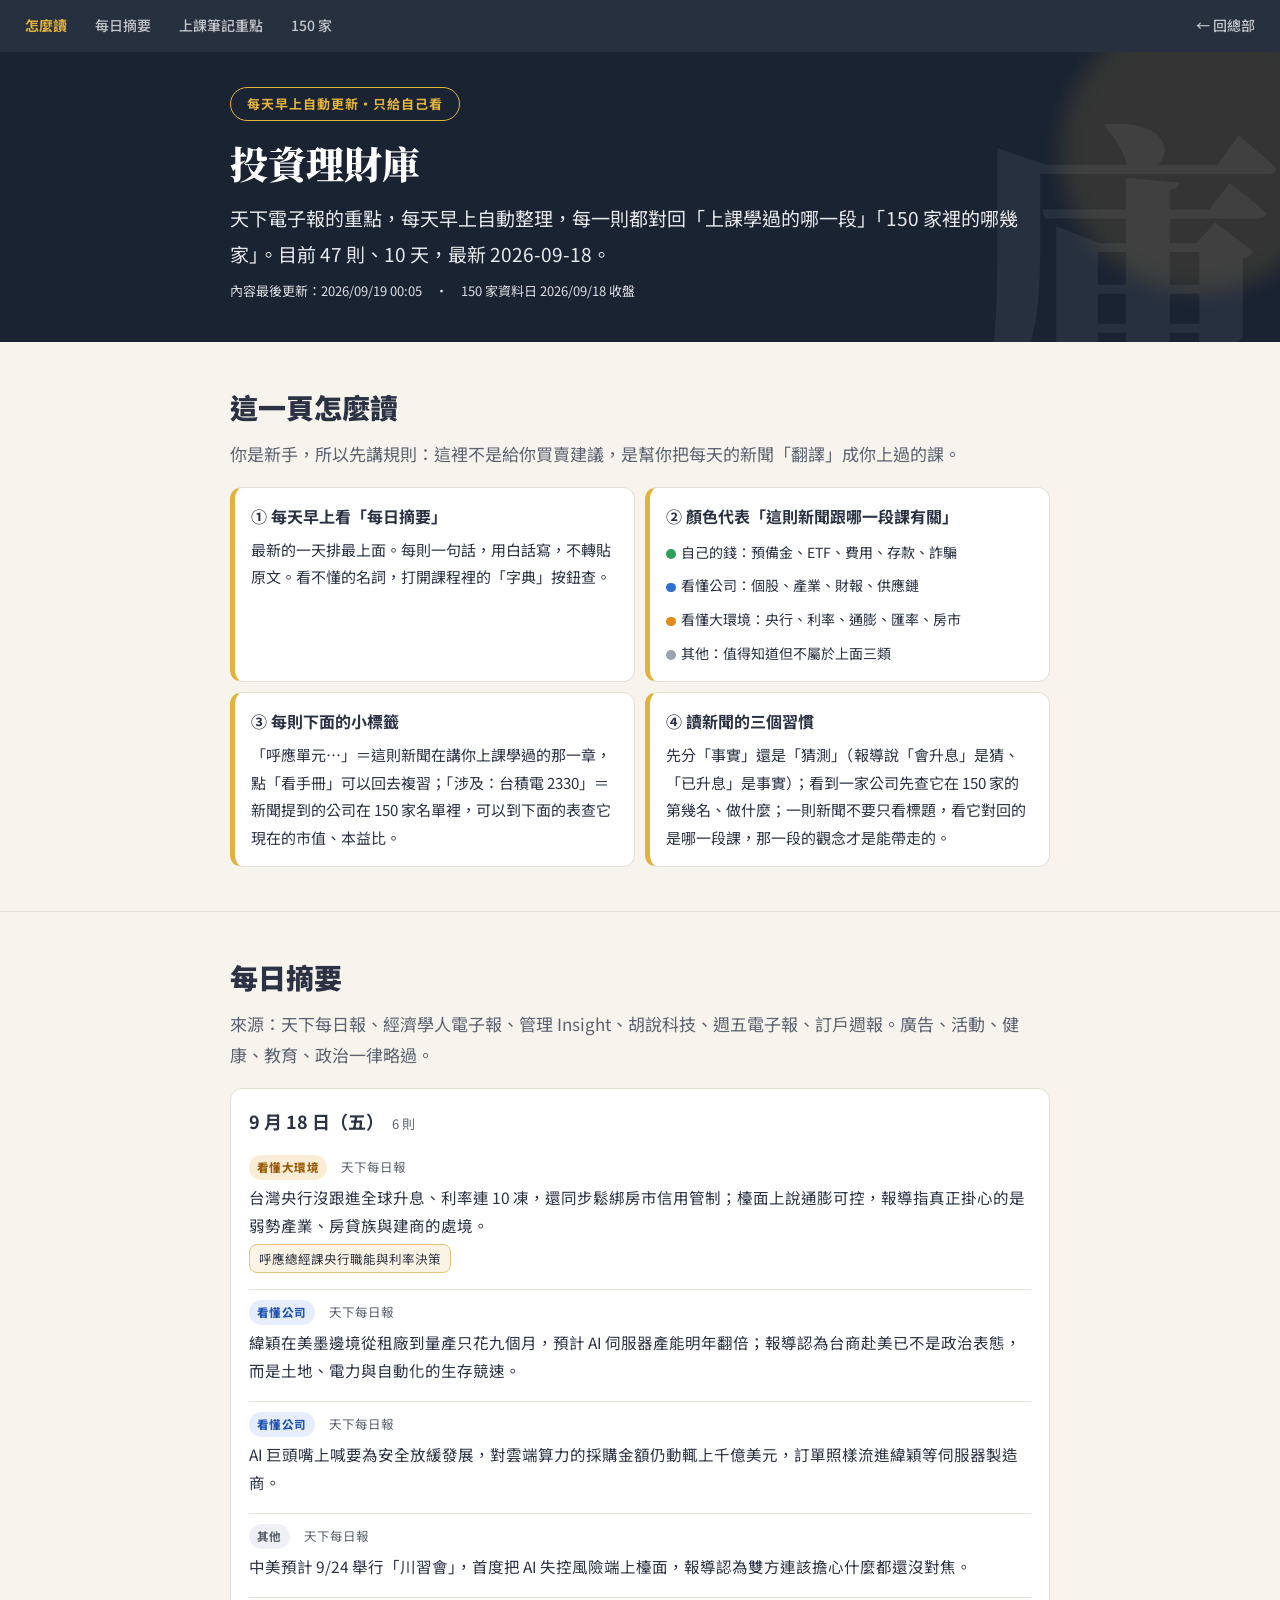
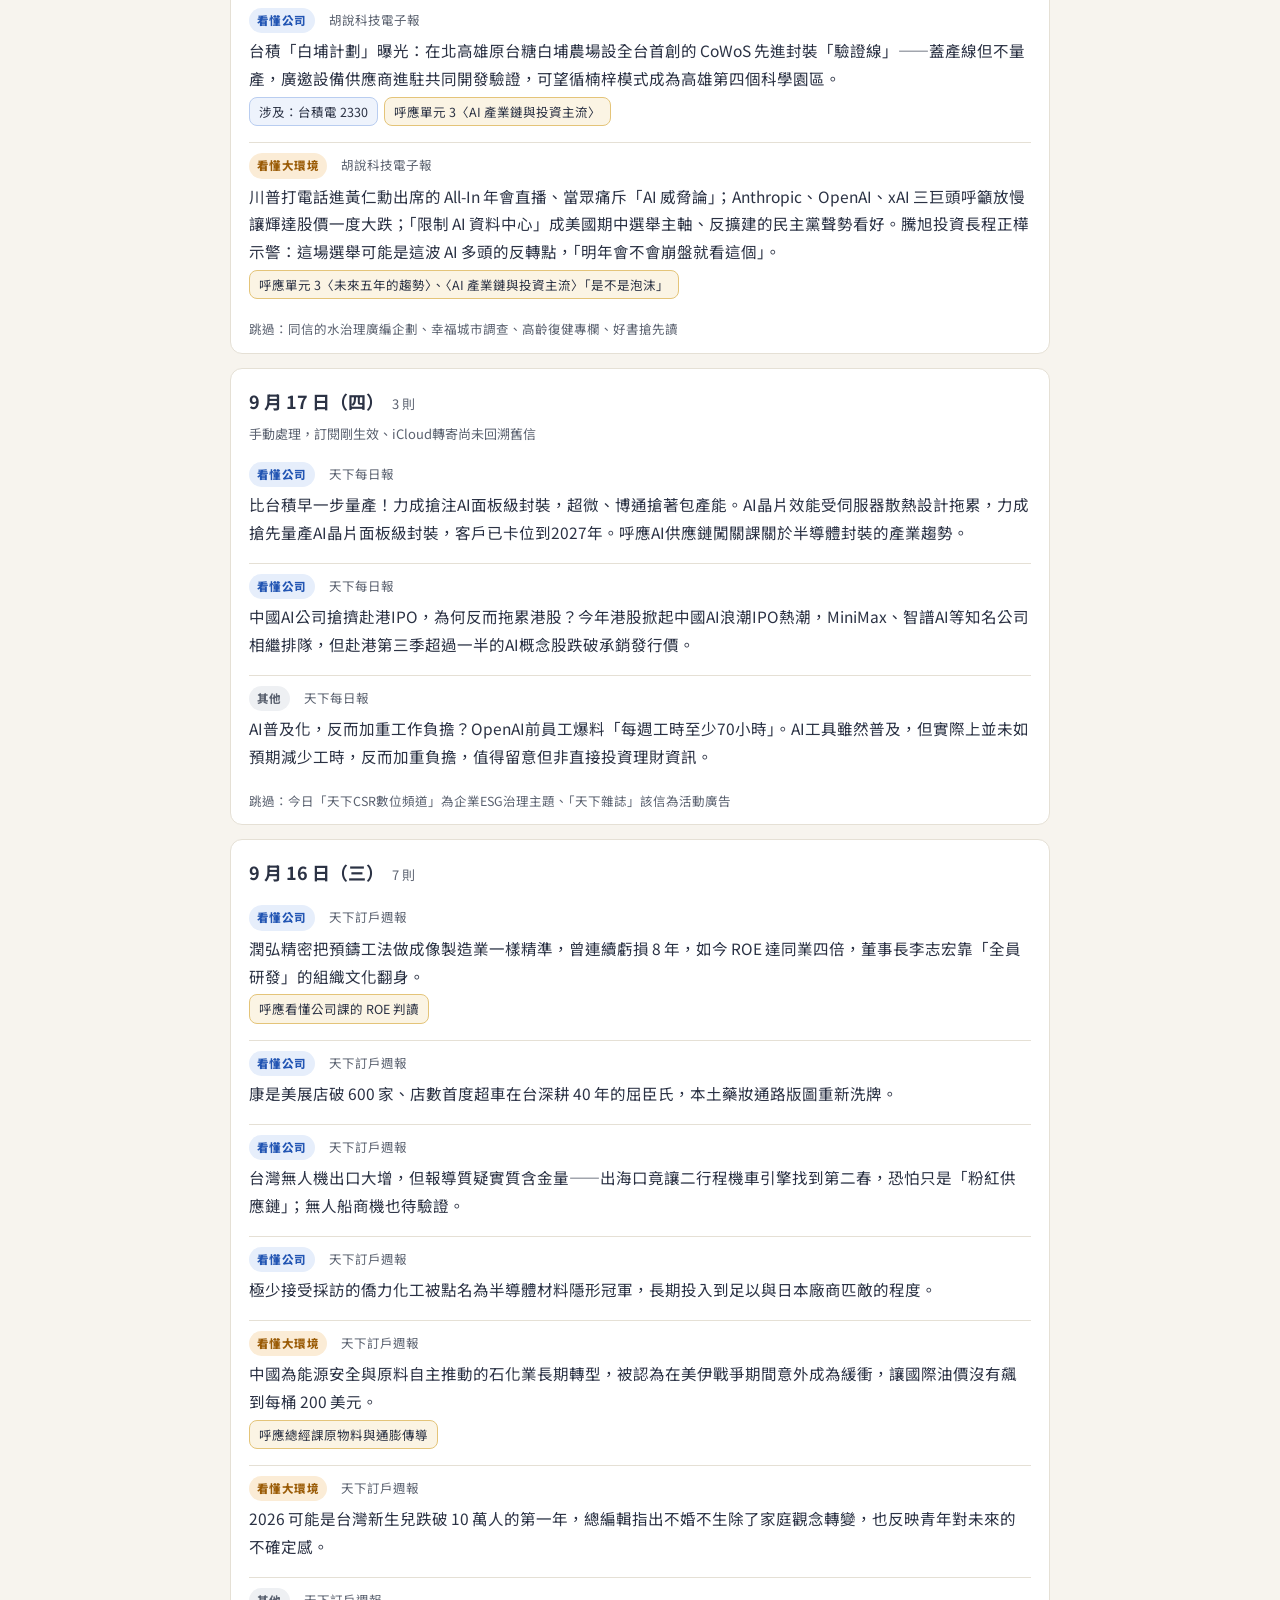
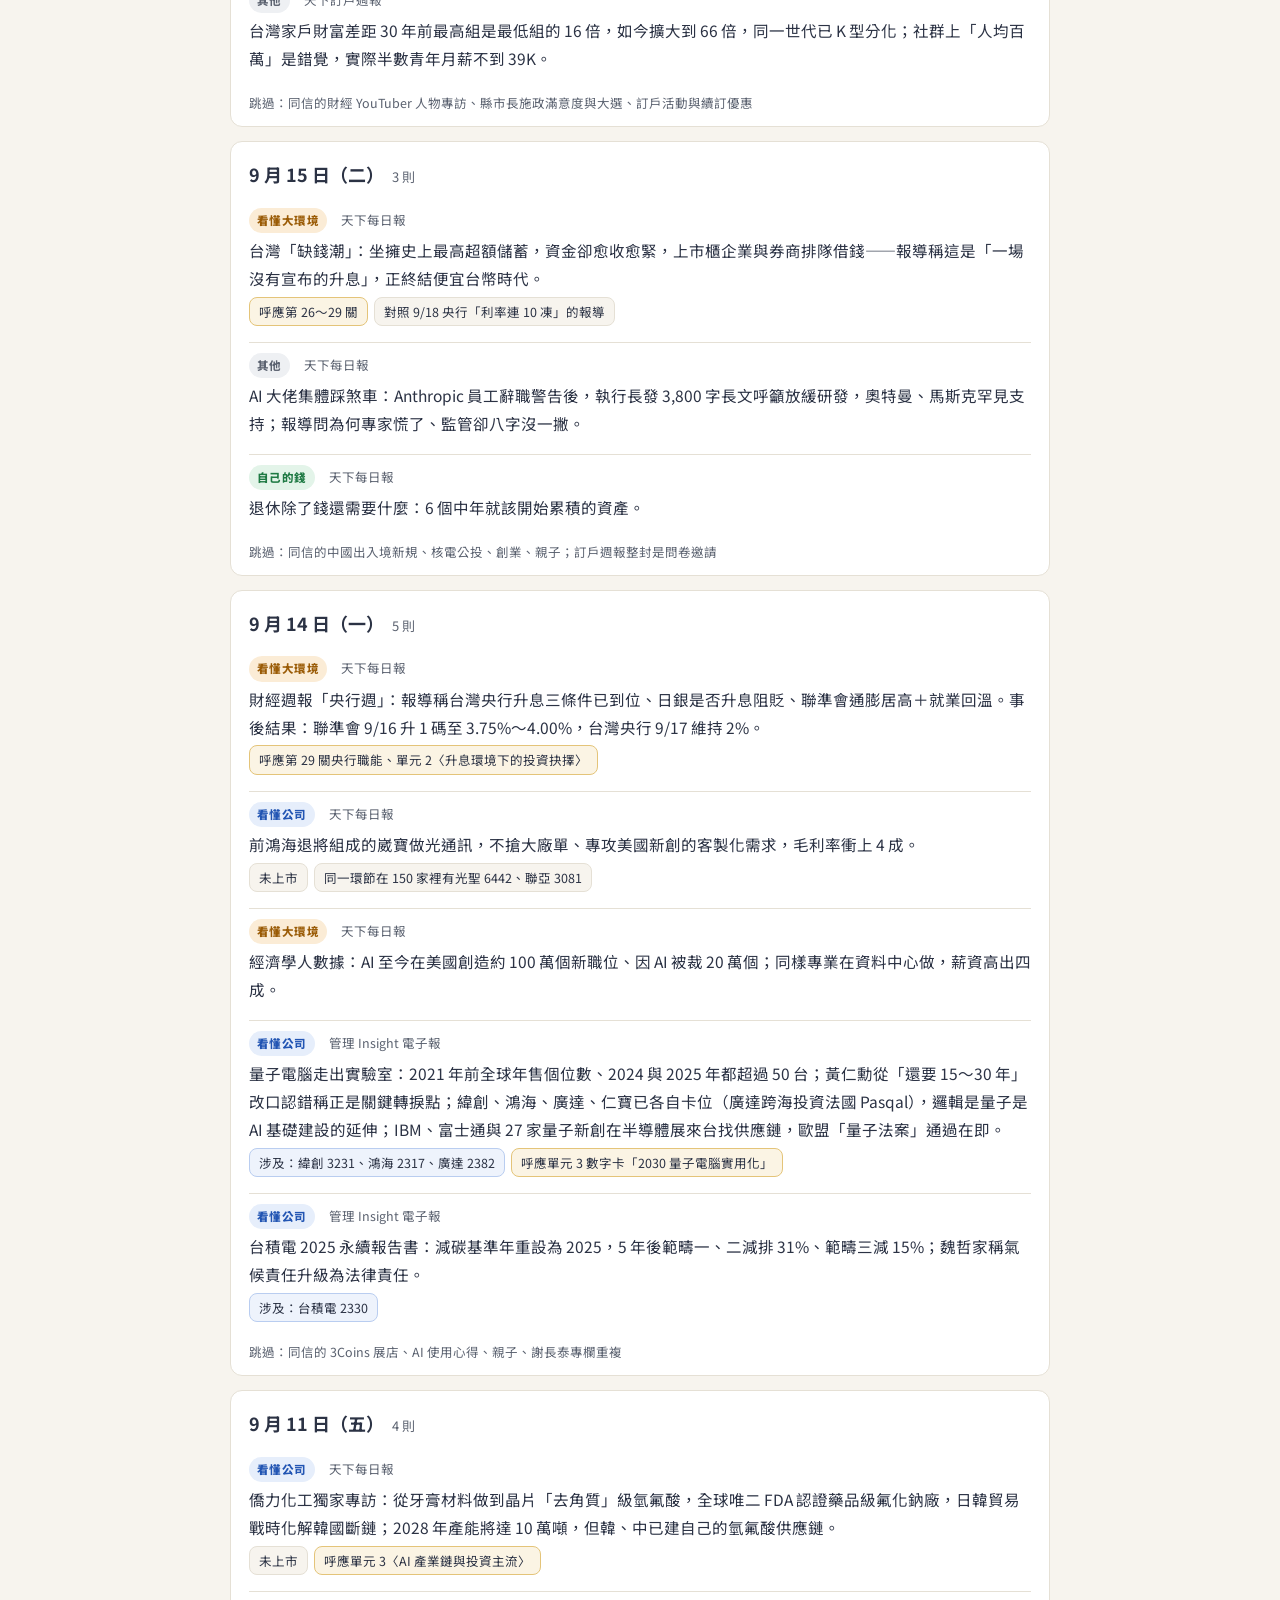
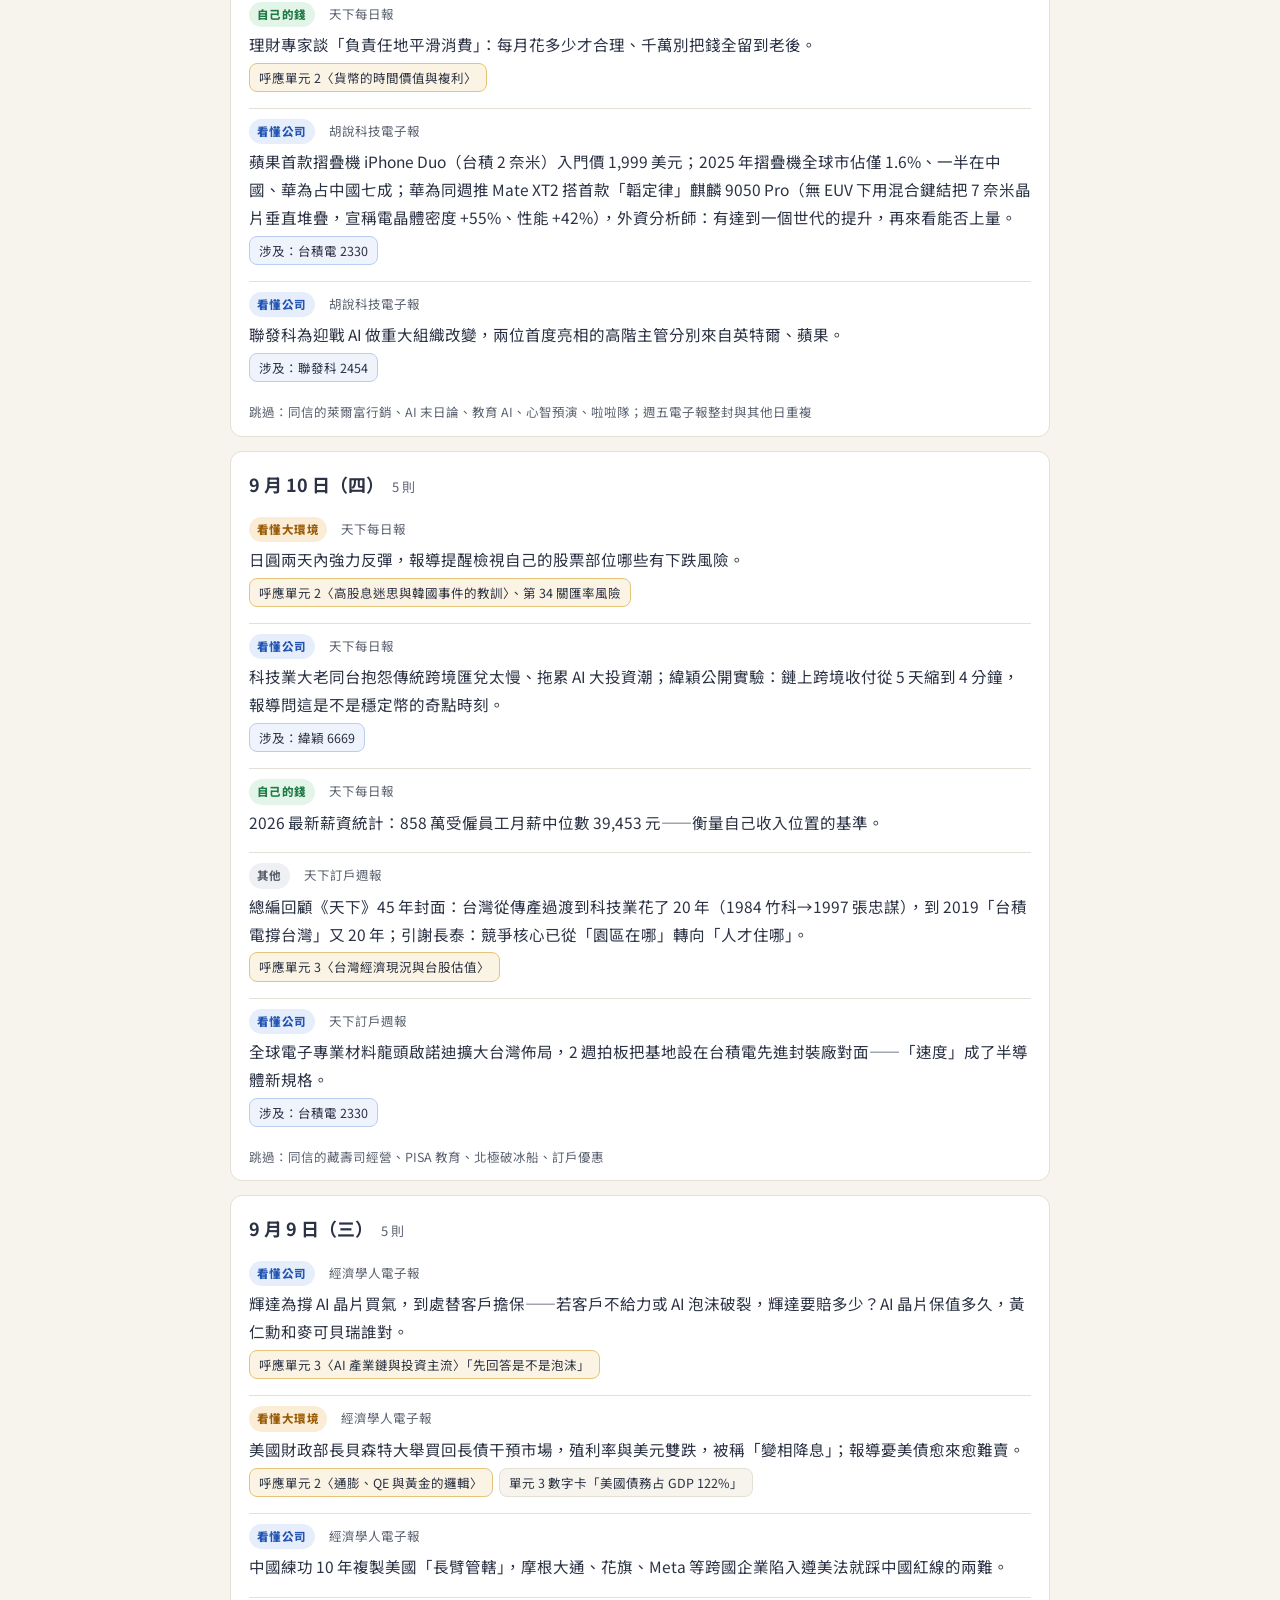
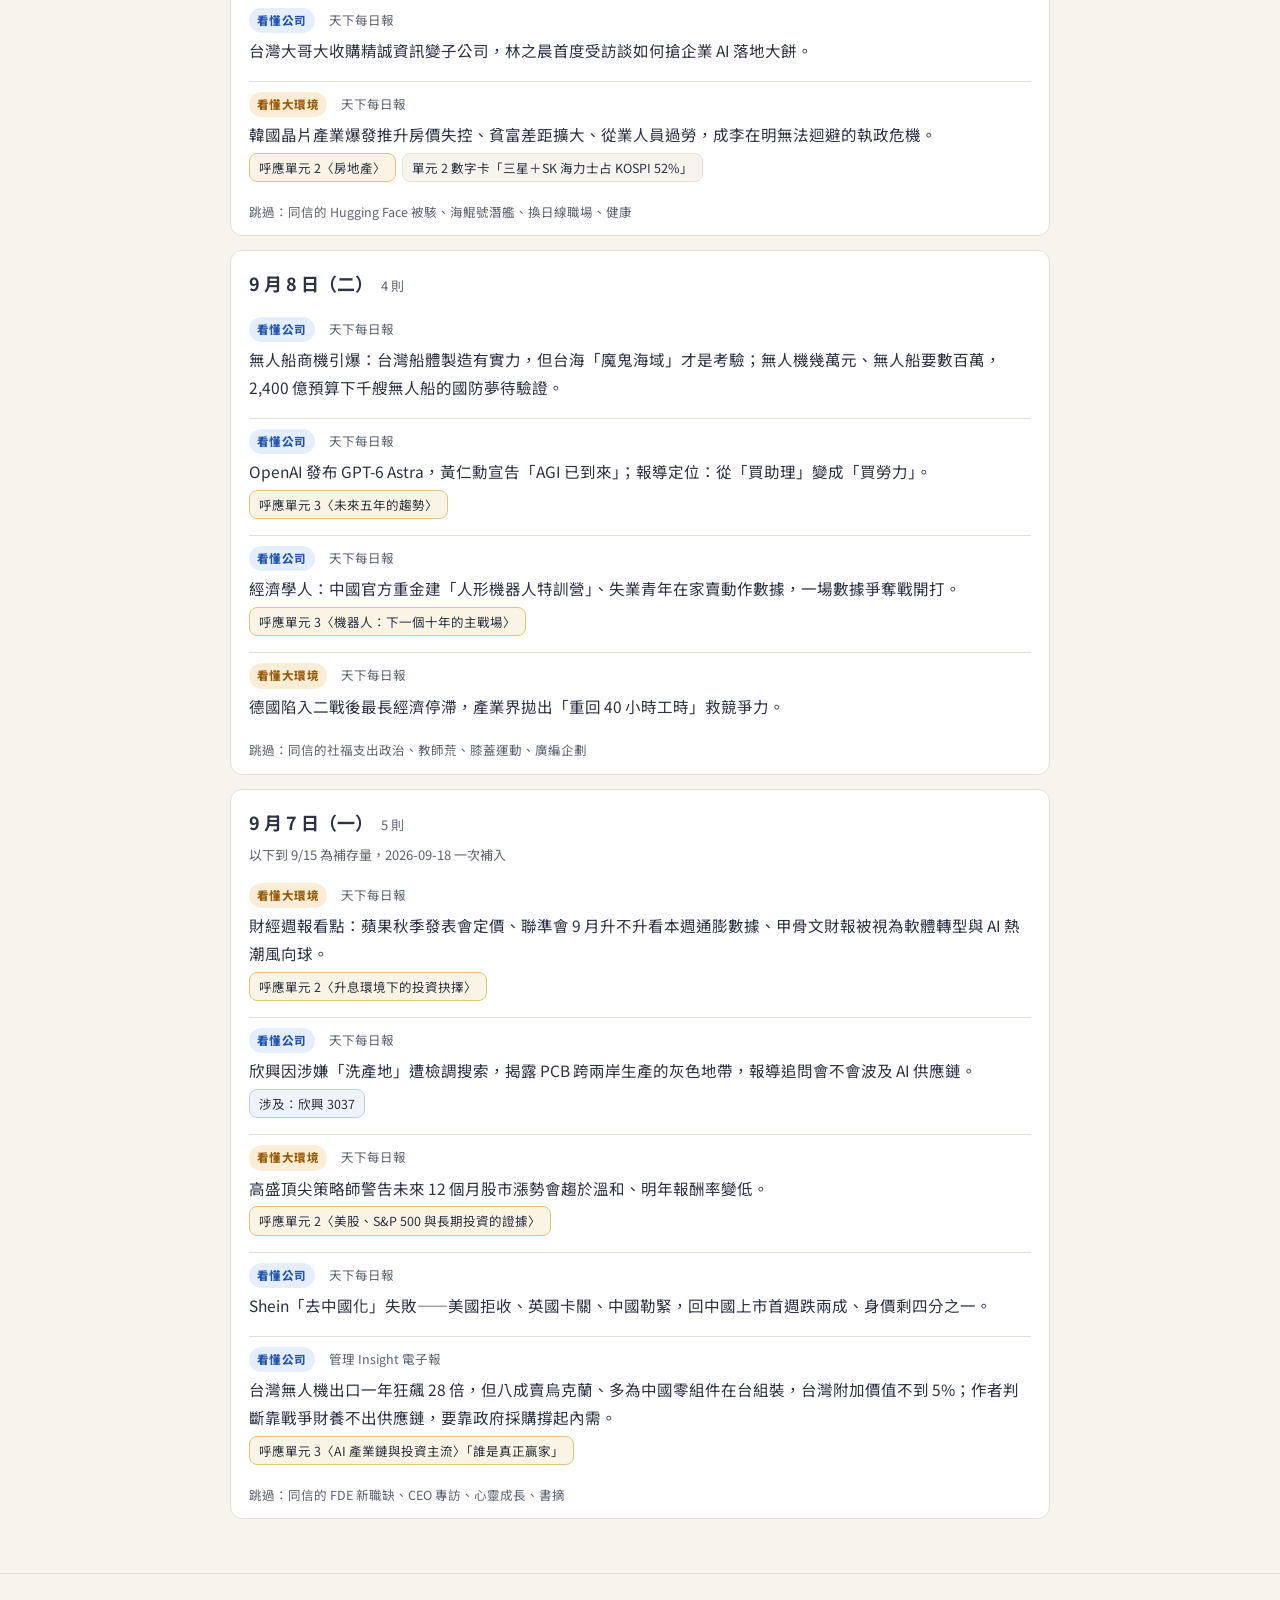
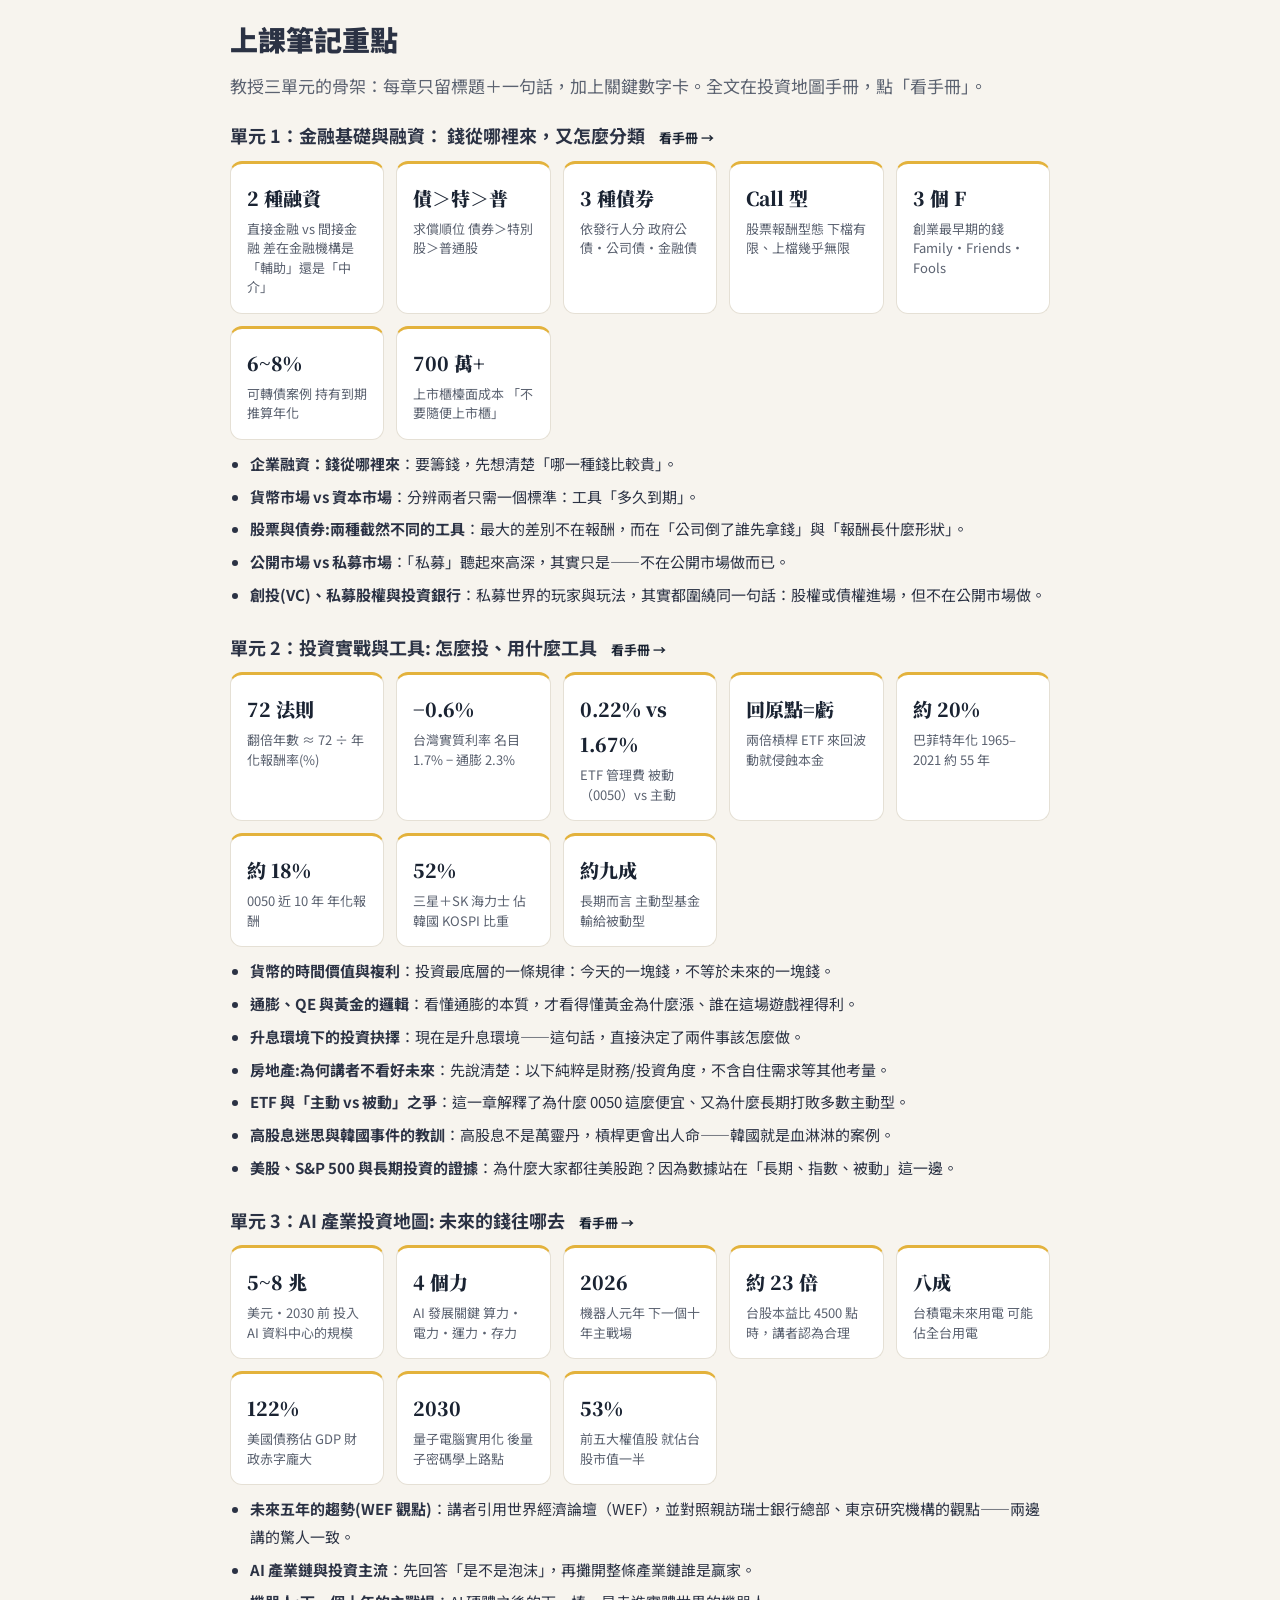
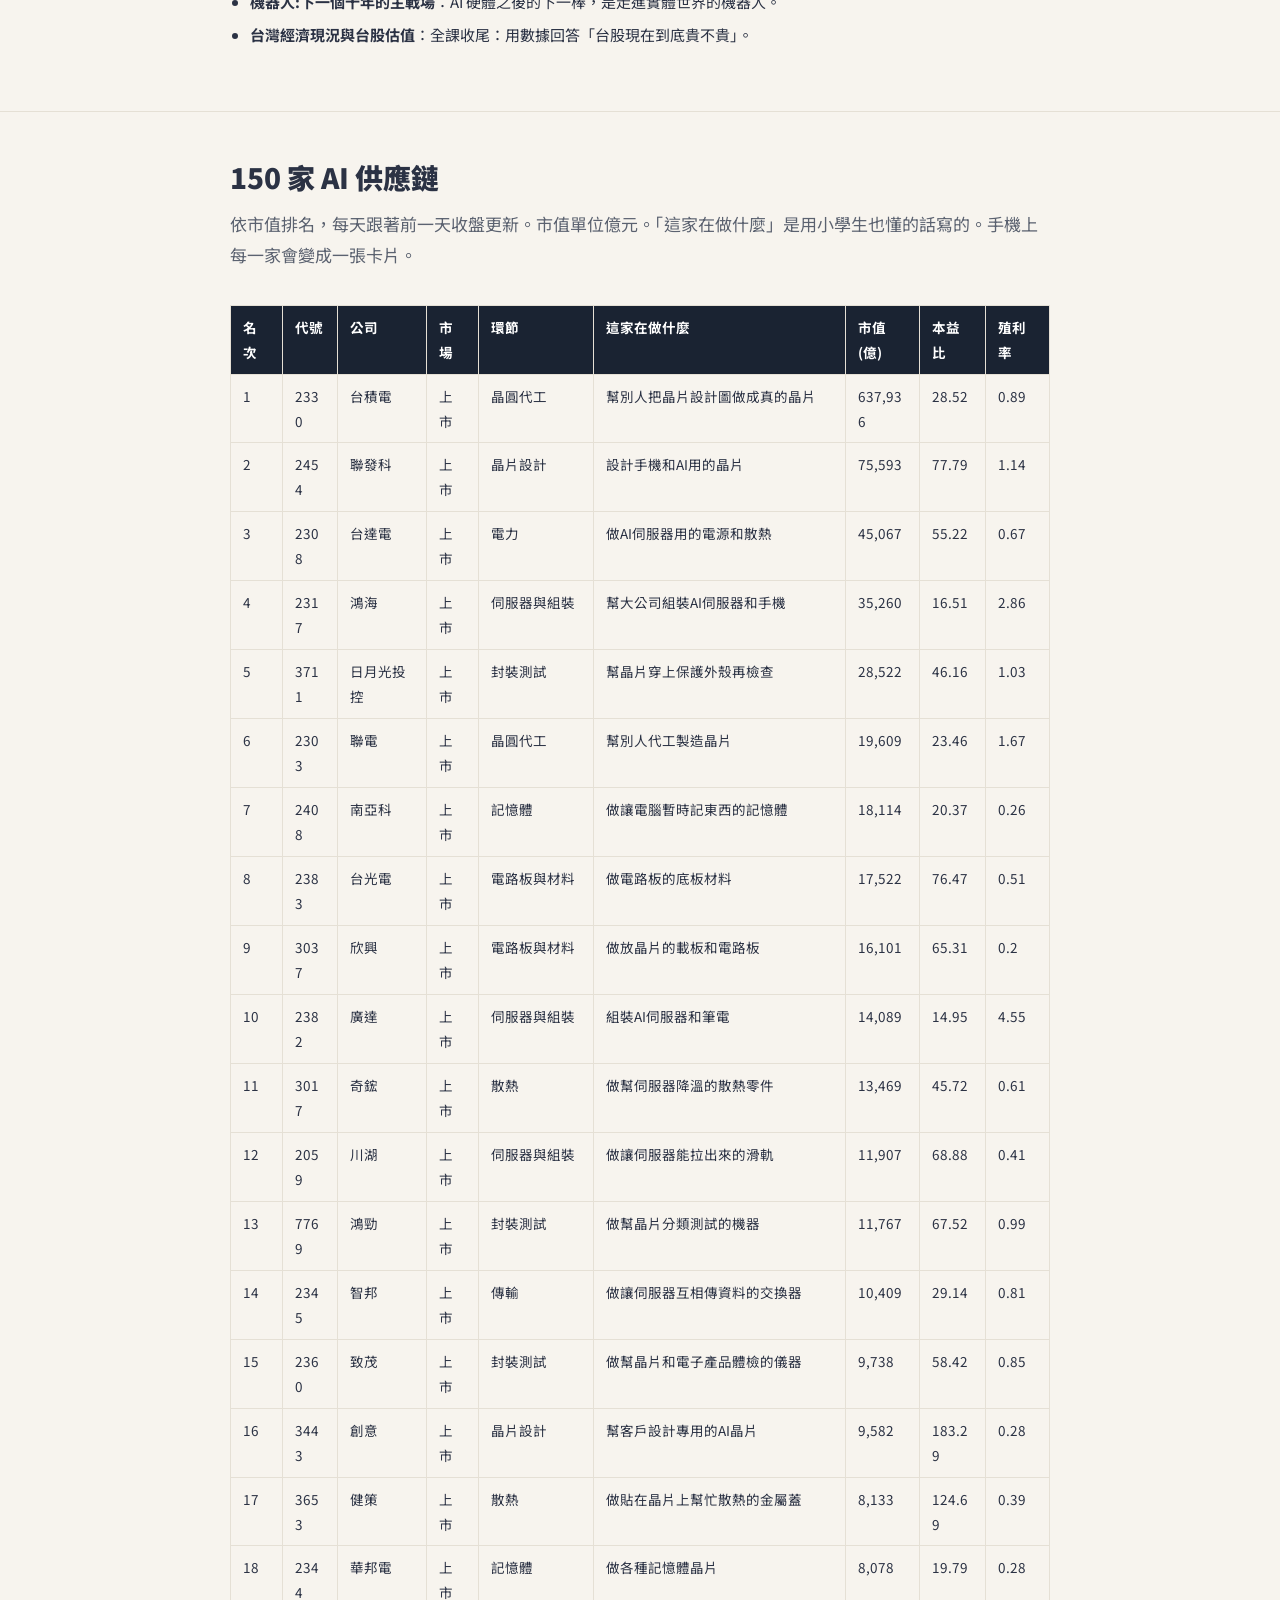
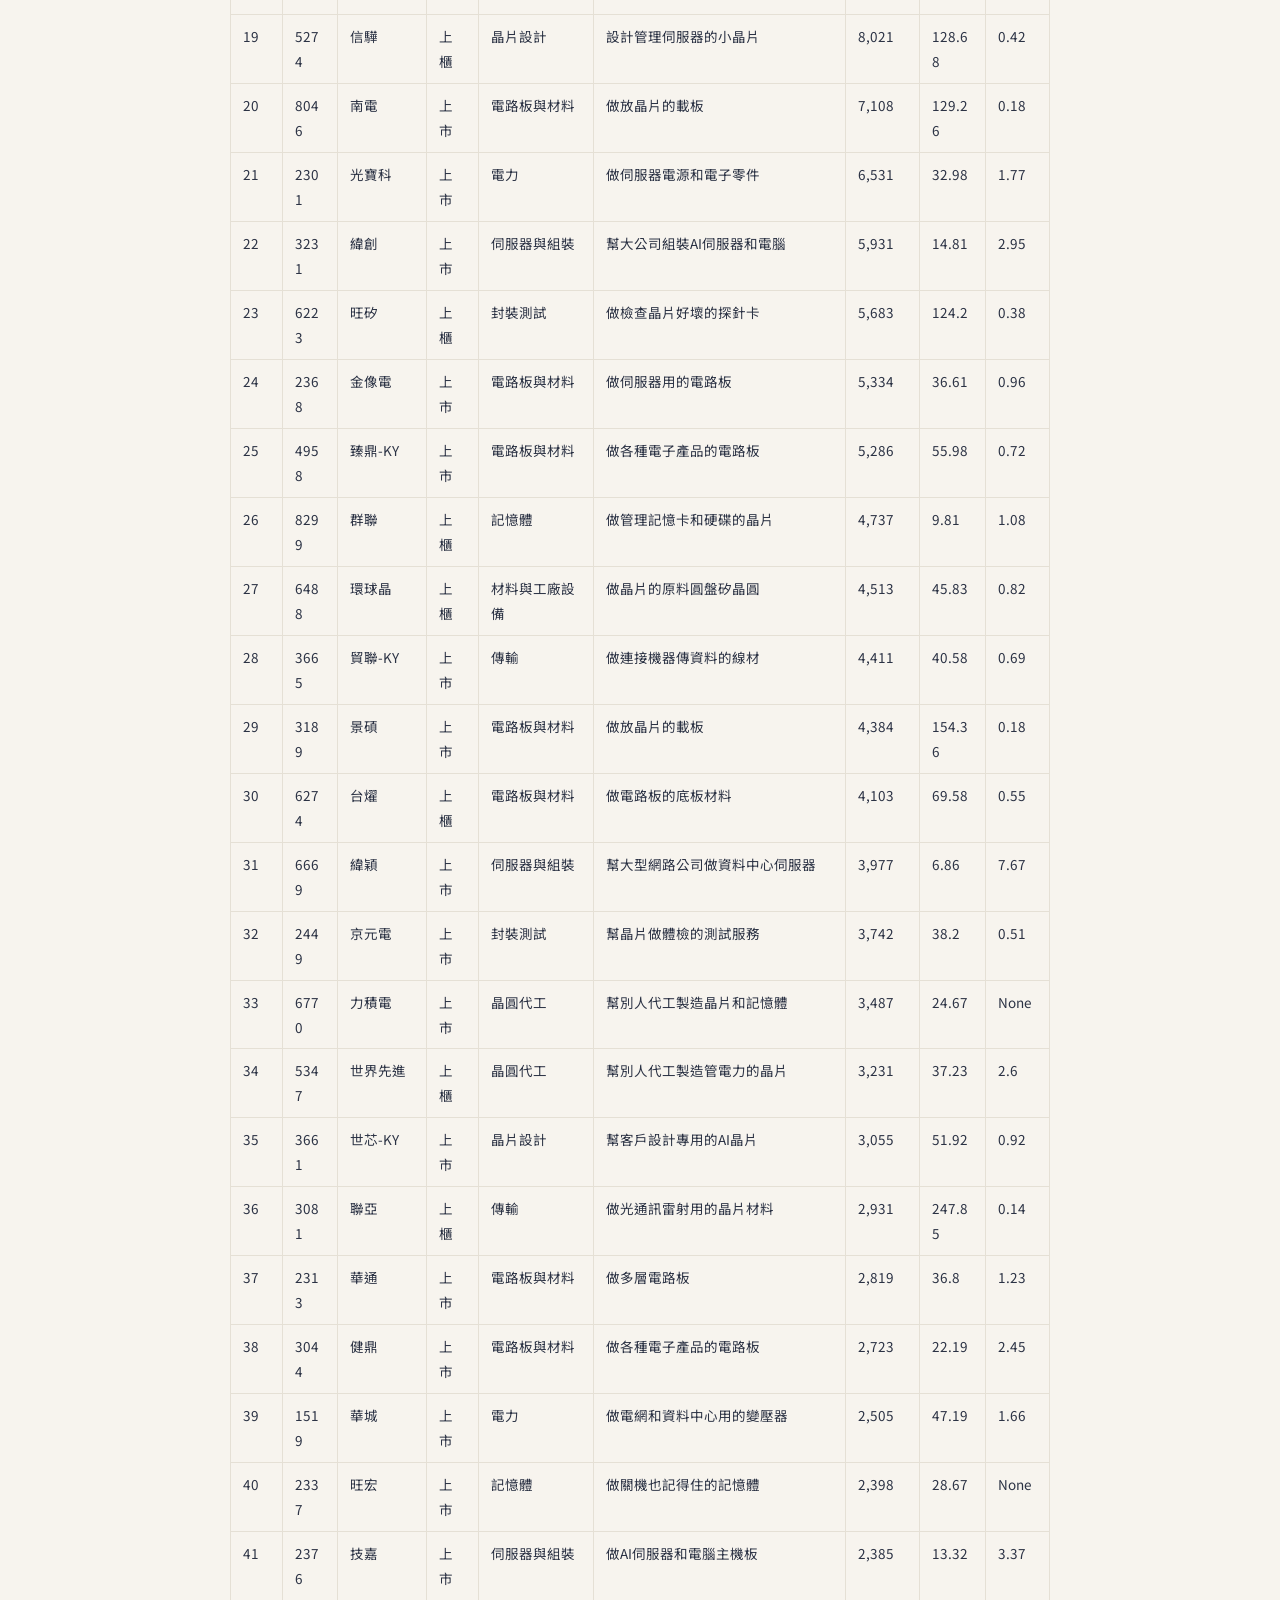
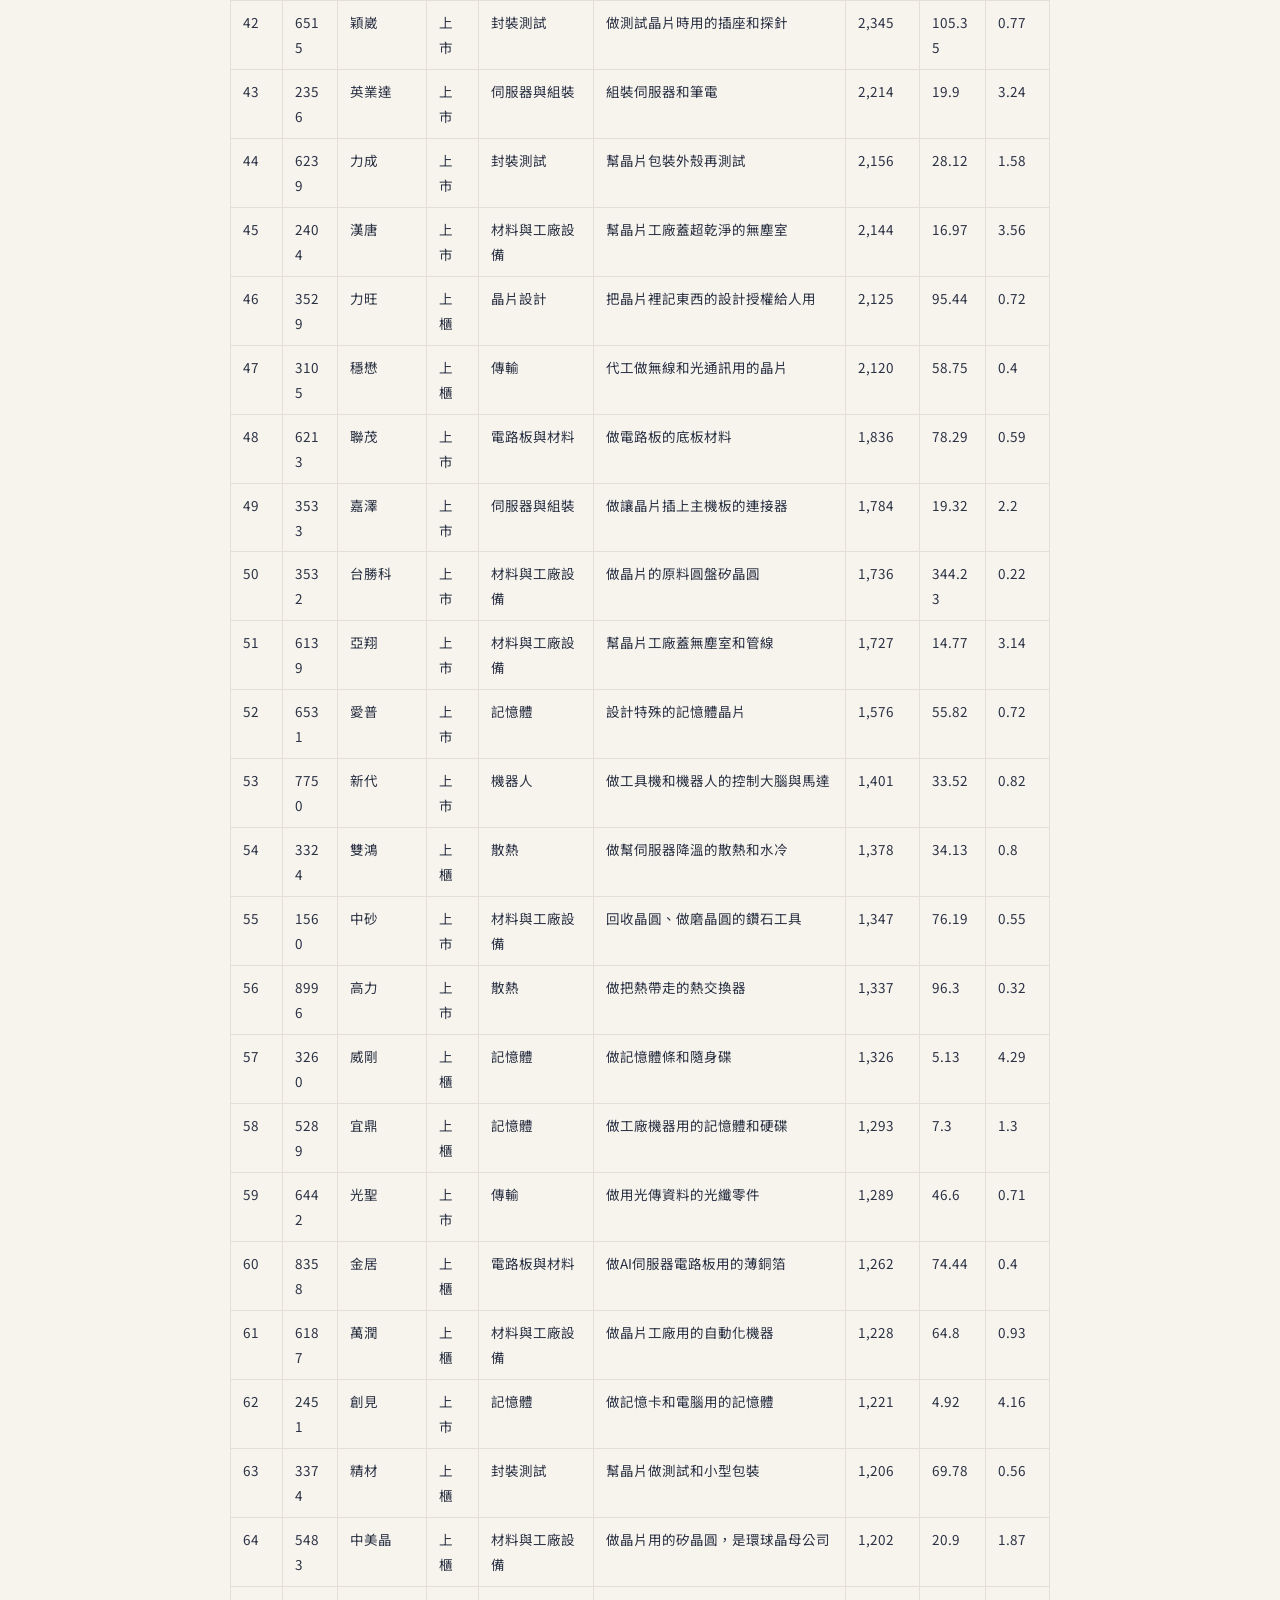
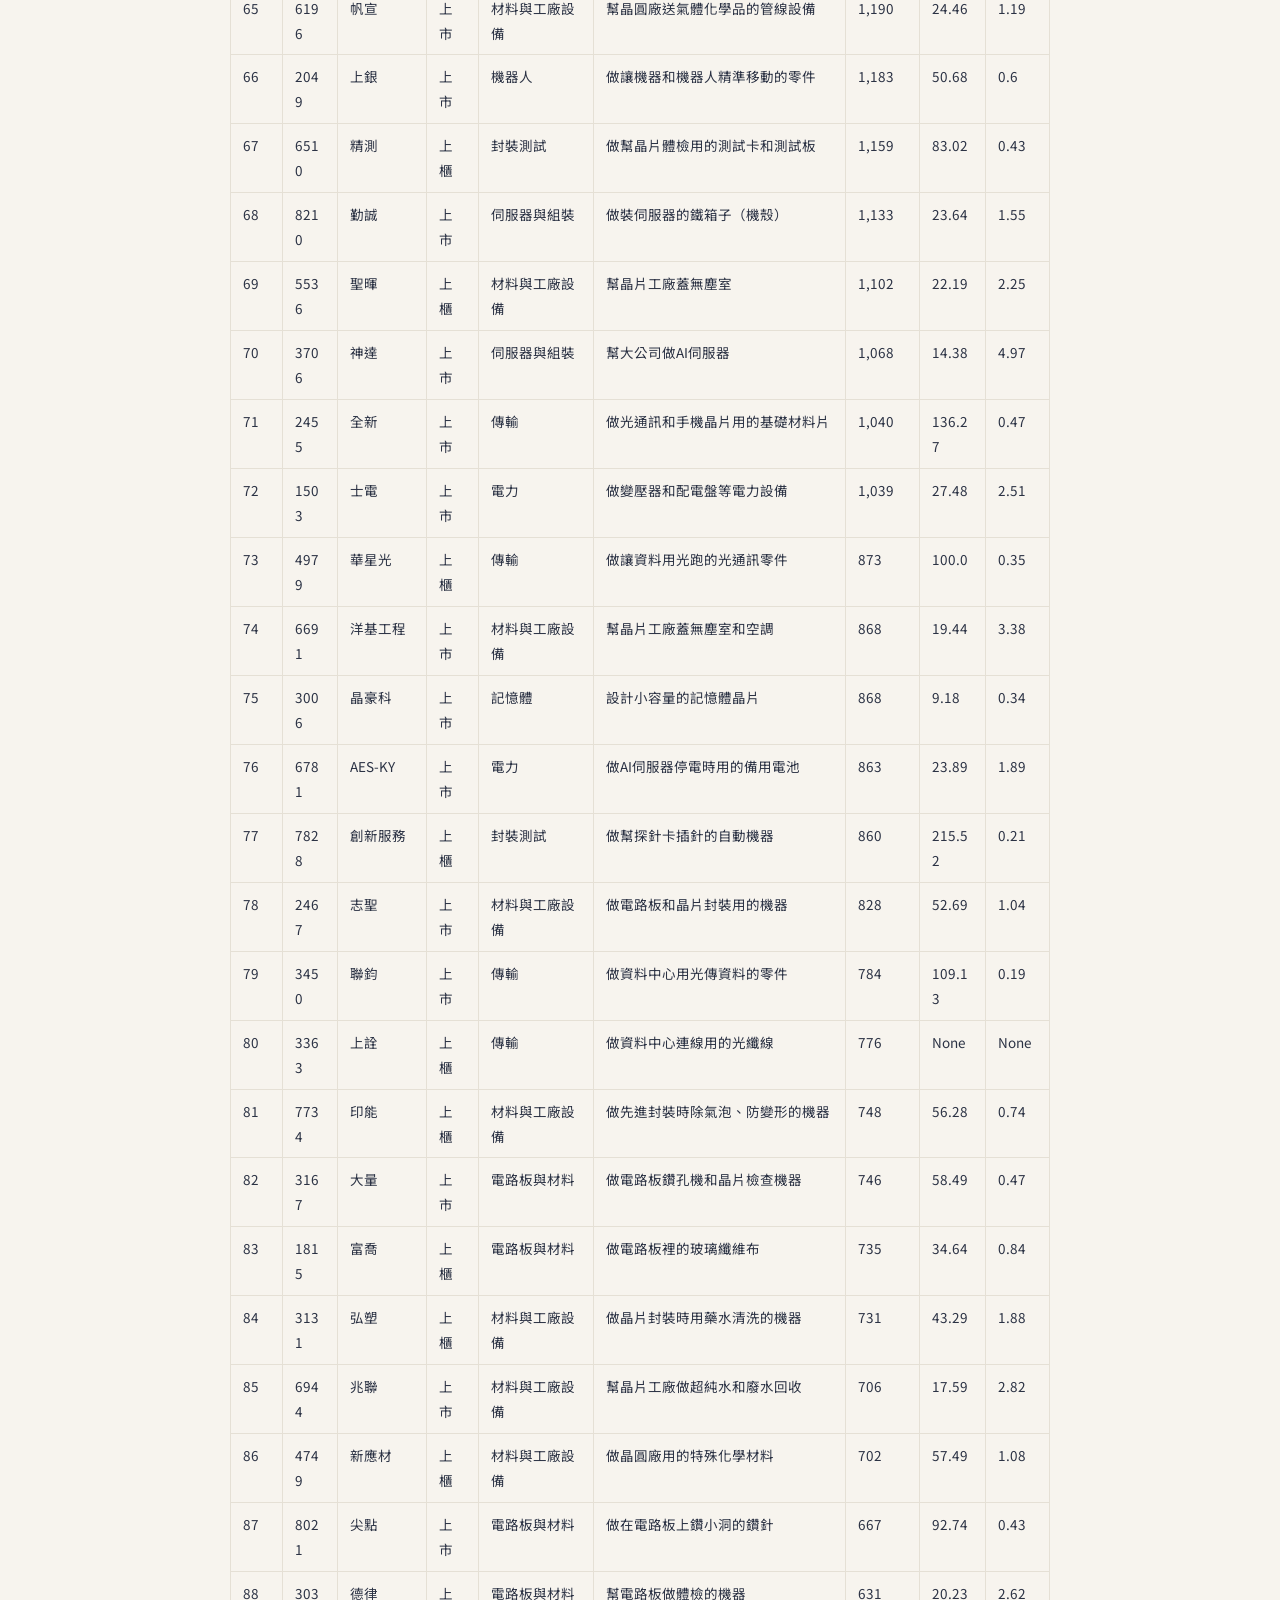
==== lib/index.html @ d5895708 "理財庫網頁：2026/09/19 00:09 Co-Authored-By: Claude Fable 5.1 <noreply@anthropic.com>" ====
<!doctype html>
<html lang="zh-Hant">
<head>
<meta charset="utf-8">
<meta name="viewport" content="width=device-width, initial-scale=1">
<meta name="robots" content="noindex, nofollow">
<title>投資理財庫</title>
<meta name="description" content="每天早上自動整理的天下電子報重點，對回上課章節與 150 家 AI 供應鏈。">
<link rel="preconnect" href="https://fonts.googleapis.com">
<link rel="preconnect" href="https://fonts.gstatic.com" crossorigin>
<link href="https://fonts.googleapis.com/css2?family=Noto+Sans+TC:wght@400;500;700;900&family=Noto+Serif+TC:wght@700;900&display=swap" rel="stylesheet">
<link rel="stylesheet" href="assets/style.css">
<style>
  .hero.libhero{padding:34px 0 26px}
  .hero.libhero h1{font-size:clamp(26px,5vw,38px)}
  .snap{font-size:13px;opacity:.85;margin-top:8px}
  .howto{display:grid;grid-template-columns:1fr;gap:10px;margin:14px 0 4px}
  @media(min-width:700px){.howto{grid-template-columns:1fr 1fr}}
  .howto .c{background:var(--card);border:1px solid var(--line);border-left:5px solid var(--accent);border-radius:12px;padding:14px 16px;font-size:15px}
  .howto .c b{display:block;font-size:16px;margin-bottom:4px}
  .legend{display:flex;flex-wrap:wrap;gap:8px 14px;font-size:14px;margin:8px 0 0}
  .legend span::before{content:"";display:inline-block;width:.7em;height:.7em;border-radius:50%;margin-right:.35em;vertical-align:-1px}
  .lg-g::before{background:#2e9e5b} .lg-b::before{background:#2f6fd1} .lg-o::before{background:#e08a1e} .lg-w::before{background:#9aa3af}
  .day{border:1px solid var(--line);border-radius:12px;background:var(--card);padding:6px 18px 12px;margin:14px 0}
  .day h3{margin:10px 0 4px;font-size:18px} .day h3 small{font-weight:400;color:var(--muted);margin-left:8px;font-size:13px}
  .dnote{margin:0 0 4px;font-size:13px;color:var(--muted)}
  .items{list-style:none;padding:0;margin:0}
  .it{display:grid;grid-template-columns:auto auto 1fr;gap:4px 8px;align-items:baseline;padding:10px 0;border-top:1px solid var(--line);font-size:15.5px}
  .it:first-child{border-top:0}
  .cat{font-size:11.5px;font-weight:800;letter-spacing:.04em;padding:2px 8px;border-radius:999px;white-space:nowrap}
  .it-g .cat{background:#e3f4e9;color:#1f7a44} .it-b .cat{background:#e6eefb;color:#2255b3} .it-o .cat{background:#fbecd6;color:#9a5b06} .it-w .cat{background:#eef0f3;color:#5b6270}
  .src{font-size:12.5px;color:var(--muted);white-space:nowrap}
  .txt{grid-column:1/-1;line-height:1.8}
  .lts{grid-column:1/-1;display:flex;flex-wrap:wrap;gap:6px}
  .lt{font-size:12.5px;padding:2px 9px;border-radius:8px;background:var(--bg);border:1px solid var(--line);color:var(--ink)}
  .lt-ref{border-color:color-mix(in srgb,var(--accent) 60%,var(--line));background:color-mix(in srgb,var(--accent) 14%,var(--card))}
  .lt-co{border-color:#b9cdf0;background:#eef3fc}
  .skip{font-size:12.5px;color:var(--muted);margin:8px 0 0}
  .unit{margin:14px 0 22px} .unit h3{font-size:18px;margin:0 0 6px} .unit h3 .go{font-size:13px;font-weight:700;margin-left:10px;color:var(--hero-bg);text-decoration:none}
  .chaps{padding-left:20px;margin:6px 0} .chaps li{margin:5px 0;font-size:15px}
  .stats{margin:8px 0 10px} .stat .n{font-size:19px}
  .tablewrap table{font-size:13.5px} .tablewrap td:nth-child(6){min-width:12em}
</style>
</head>
<body data-todo-prefix="invest-lib-todo-">

<nav class="topnav" data-pagefind-ignore>
  <div class="row r2">
    <a href="#howto">怎麼讀</a><a href="#daily">每日摘要</a><a href="#notes">上課筆記重點</a><a href="#cos">150 家</a>
    <a href="../" style="margin-left:auto">← 回總部</a>
  </div>
</nav>

<header class="hero libhero">
  <span class="wm">庫</span>
  <div class="wrap">
    <span class="tag">每天早上自動更新・只給自己看</span>
    <h1>投資理財庫</h1>
    <p class="sub">天下電子報的重點，每天早上自動整理，每一則都對回「上課學過的哪一段」「150 家裡的哪幾家」。目前 47 則、10 天，最新 2026-09-18。</p>
    <p class="snap">內容最後更新：2026/09/19 00:05　·　150 家資料日 2026/09/18 收盤</p>
  </div>
</header>

<section id="howto">
  <div class="wrap">
    <h2>這一頁怎麼讀</h2>
    <p class="lead">你是新手，所以先講規則：這裡不是給你買賣建議，是幫你把每天的新聞「翻譯」成你上過的課。</p>
    <div class="howto">
      <div class="c"><b>① 每天早上看「每日摘要」</b>最新的一天排最上面。每則一句話，用白話寫，不轉貼原文。看不懂的名詞，打開課程裡的「字典」按鈕查。</div>
      <div class="c"><b>② 顏色代表「這則新聞跟哪一段課有關」</b><div class="legend"><span class="lg-g">自己的錢：預備金、ETF、費用、存款、詐騙</span><span class="lg-b">看懂公司：個股、產業、財報、供應鏈</span><span class="lg-o">看懂大環境：央行、利率、通膨、匯率、房市</span><span class="lg-w">其他：值得知道但不屬於上面三類</span></div></div>
      <div class="c"><b>③ 每則下面的小標籤</b>「呼應單元…」＝這則新聞在講你上課學過的那一章，點「看手冊」可以回去複習；「涉及：台積電 2330」＝新聞提到的公司在 150 家名單裡，可以到下面的表查它現在的市值、本益比。</div>
      <div class="c"><b>④ 讀新聞的三個習慣</b>先分「事實」還是「猜測」（報導說「會升息」是猜、「已升息」是事實）；看到一家公司先查它在 150 家的第幾名、做什麼；一則新聞不要只看標題，看它對回的是哪一段課，那一段的觀念才是能帶走的。</div>
    </div>
  </div>
</section>

<section id="daily">
  <div class="wrap">
    <h2>每日摘要</h2>
    <p class="lead">來源：天下每日報、經濟學人電子報、管理 Insight、胡說科技、週五電子報、訂戶週報。廣告、活動、健康、教育、政治一律略過。</p>
    <div class="day" id="d20260918"><h3>9 月 18 日（五）<small>6 則</small></h3>
<ul class="items"><li class="it it-o"><span class="cat">看懂大環境</span><span class="src">天下每日報</span><span class="txt">台灣央行沒跟進全球升息、利率連 10 凍，還同步鬆綁房市信用管制；檯面上說通膨可控，報導指真正掛心的是弱勢產業、房貸族與建商的處境。</span><div class="lts"><span class="lt lt-ref">呼應總經課央行職能與利率決策</span></div></li>
<li class="it it-b"><span class="cat">看懂公司</span><span class="src">天下每日報</span><span class="txt">緯穎在美墨邊境從租廠到量產只花九個月，預計 AI 伺服器產能明年翻倍；報導認為台商赴美已不是政治表態，而是土地、電力與自動化的生存競速。</span></li>
<li class="it it-b"><span class="cat">看懂公司</span><span class="src">天下每日報</span><span class="txt">AI 巨頭嘴上喊要為安全放緩發展，對雲端算力的採購金額仍動輒上千億美元，訂單照樣流進緯穎等伺服器製造商。</span></li>
<li class="it it-w"><span class="cat">其他</span><span class="src">天下每日報</span><span class="txt">中美預計 9/24 舉行「川習會」，首度把 AI 失控風險端上檯面，報導認為雙方連該擔心什麼都還沒對焦。</span></li>
<li class="it it-b"><span class="cat">看懂公司</span><span class="src">胡說科技電子報</span><span class="txt">台積「白埔計劃」曝光：在北高雄原台糖白埔農場設全台首創的 CoWoS 先進封裝「驗證線」——蓋產線但不量產，廣邀設備供應商進駐共同開發驗證，可望循楠梓模式成為高雄第四個科學園區。</span><div class="lts"><span class="lt lt-co">涉及：台積電 2330</span><span class="lt lt-ref">呼應單元 3〈AI 產業鏈與投資主流〉</span></div></li>
<li class="it it-o"><span class="cat">看懂大環境</span><span class="src">胡說科技電子報</span><span class="txt">川普打電話進黃仁勳出席的 All-In 年會直播、當眾痛斥「AI 威脅論」；Anthropic、OpenAI、xAI 三巨頭呼籲放慢讓輝達股價一度大跌；「限制 AI 資料中心」成美國期中選舉主軸、反擴建的民主黨聲勢看好。騰旭投資長程正樺示警：這場選舉可能是這波 AI 多頭的反轉點，「明年會不會崩盤就看這個」。</span><div class="lts"><span class="lt lt-ref">呼應單元 3〈未來五年的趨勢〉、〈AI 產業鏈與投資主流〉「是不是泡沫」</span></div></li></ul>
<p class="skip">跳過：同信的水治理廣編企劃、幸福城市調查、高齡復健專欄、好書搶先讀</p>
</div>
<div class="day" id="d20260917"><h3>9 月 17 日（四）<small>3 則</small></h3>
<p class="dnote">手動處理，訂閱剛生效、iCloud轉寄尚未回溯舊信</p>
<ul class="items"><li class="it it-b"><span class="cat">看懂公司</span><span class="src">天下每日報</span><span class="txt">比台積早一步量產！力成搶注AI面板級封裝，超微、博通搶著包產能。AI晶片效能受伺服器散熱設計拖累，力成搶先量產AI晶片面板級封裝，客戶已卡位到2027年。呼應AI供應鏈闖關課關於半導體封裝的產業趨勢。</span></li>
<li class="it it-b"><span class="cat">看懂公司</span><span class="src">天下每日報</span><span class="txt">中國AI公司搶擠赴港IPO，為何反而拖累港股？今年港股掀起中國AI浪潮IPO熱潮，MiniMax、智譜AI等知名公司相繼排隊，但赴港第三季超過一半的AI概念股跌破承銷發行價。</span></li>
<li class="it it-w"><span class="cat">其他</span><span class="src">天下每日報</span><span class="txt">AI普及化，反而加重工作負擔？OpenAI前員工爆料「每週工時至少70小時」。AI工具雖然普及，但實際上並未如預期減少工時，反而加重負擔，值得留意但非直接投資理財資訊。</span></li></ul>
<p class="skip">跳過：今日「天下CSR數位頻道」為企業ESG治理主題、「天下雜誌」該信為活動廣告</p>
</div>
<div class="day" id="d20260916"><h3>9 月 16 日（三）<small>7 則</small></h3>
<ul class="items"><li class="it it-b"><span class="cat">看懂公司</span><span class="src">天下訂戶週報</span><span class="txt">潤弘精密把預鑄工法做成像製造業一樣精準，曾連續虧損 8 年，如今 ROE 達同業四倍，董事長李志宏靠「全員研發」的組織文化翻身。</span><div class="lts"><span class="lt lt-ref">呼應看懂公司課的 ROE 判讀</span></div></li>
<li class="it it-b"><span class="cat">看懂公司</span><span class="src">天下訂戶週報</span><span class="txt">康是美展店破 600 家、店數首度超車在台深耕 40 年的屈臣氏，本土藥妝通路版圖重新洗牌。</span></li>
<li class="it it-b"><span class="cat">看懂公司</span><span class="src">天下訂戶週報</span><span class="txt">台灣無人機出口大增，但報導質疑實質含金量——出海口竟讓二行程機車引擎找到第二春，恐怕只是「粉紅供應鏈」；無人船商機也待驗證。</span></li>
<li class="it it-b"><span class="cat">看懂公司</span><span class="src">天下訂戶週報</span><span class="txt">極少接受採訪的僑力化工被點名為半導體材料隱形冠軍，長期投入到足以與日本廠商匹敵的程度。</span></li>
<li class="it it-o"><span class="cat">看懂大環境</span><span class="src">天下訂戶週報</span><span class="txt">中國為能源安全與原料自主推動的石化業長期轉型，被認為在美伊戰爭期間意外成為緩衝，讓國際油價沒有飆到每桶 200 美元。</span><div class="lts"><span class="lt lt-ref">呼應總經課原物料與通膨傳導</span></div></li>
<li class="it it-o"><span class="cat">看懂大環境</span><span class="src">天下訂戶週報</span><span class="txt">2026 可能是台灣新生兒跌破 10 萬人的第一年，總編輯指出不婚不生除了家庭觀念轉變，也反映青年對未來的不確定感。</span></li>
<li class="it it-w"><span class="cat">其他</span><span class="src">天下訂戶週報</span><span class="txt">台灣家戶財富差距 30 年前最高組是最低組的 16 倍，如今擴大到 66 倍，同一世代已 K 型分化；社群上「人均百萬」是錯覺，實際半數青年月薪不到 39K。</span></li></ul>
<p class="skip">跳過：同信的財經 YouTuber 人物專訪、縣市長施政滿意度與大選、訂戶活動與續訂優惠</p>
</div>
<div class="day" id="d20260915"><h3>9 月 15 日（二）<small>3 則</small></h3>
<ul class="items"><li class="it it-o"><span class="cat">看懂大環境</span><span class="src">天下每日報</span><span class="txt">台灣「缺錢潮」：坐擁史上最高超額儲蓄，資金卻愈收愈緊，上市櫃企業與券商排隊借錢——報導稱這是「一場沒有宣布的升息」，正終結便宜台幣時代。</span><div class="lts"><span class="lt lt-ref">呼應第 26～29 關</span><span class="lt lt-note">對照 9/18 央行「利率連 10 凍」的報導</span></div></li>
<li class="it it-w"><span class="cat">其他</span><span class="src">天下每日報</span><span class="txt">AI 大佬集體踩煞車：Anthropic 員工辭職警告後，執行長發 3,800 字長文呼籲放緩研發，奧特曼、馬斯克罕見支持；報導問為何專家慌了、監管卻八字沒一撇。</span></li>
<li class="it it-g"><span class="cat">自己的錢</span><span class="src">天下每日報</span><span class="txt">退休除了錢還需要什麼：6 個中年就該開始累積的資產。</span></li></ul>
<p class="skip">跳過：同信的中國出入境新規、核電公投、創業、親子；訂戶週報整封是問卷邀請</p>
</div>
<div class="day" id="d20260914"><h3>9 月 14 日（一）<small>5 則</small></h3>
<ul class="items"><li class="it it-o"><span class="cat">看懂大環境</span><span class="src">天下每日報</span><span class="txt">財經週報「央行週」：報導稱台灣央行升息三條件已到位、日銀是否升息阻貶、聯準會通膨居高＋就業回溫。事後結果：聯準會 9/16 升 1 碼至 3.75%～4.00%，台灣央行 9/17 維持 2%。</span><div class="lts"><span class="lt lt-ref">呼應第 29 關央行職能、單元 2〈升息環境下的投資抉擇〉</span></div></li>
<li class="it it-b"><span class="cat">看懂公司</span><span class="src">天下每日報</span><span class="txt">前鴻海退將組成的崴寶做光通訊，不搶大廠單、專攻美國新創的客製化需求，毛利率衝上 4 成。</span><div class="lts"><span class="lt lt-note">未上市</span><span class="lt lt-note">同一環節在 150 家裡有光聖 6442、聯亞 3081</span></div></li>
<li class="it it-o"><span class="cat">看懂大環境</span><span class="src">天下每日報</span><span class="txt">經濟學人數據：AI 至今在美國創造約 100 萬個新職位、因 AI 被裁 20 萬個；同樣專業在資料中心做，薪資高出四成。</span></li>
<li class="it it-b"><span class="cat">看懂公司</span><span class="src">管理 Insight 電子報</span><span class="txt">量子電腦走出實驗室：2021 年前全球年售個位數、2024 與 2025 年都超過 50 台；黃仁勳從「還要 15～30 年」改口認錯稱正是關鍵轉捩點；緯創、鴻海、廣達、仁寶已各自卡位（廣達跨海投資法國 Pasqal），邏輯是量子是 AI 基礎建設的延伸；IBM、富士通與 27 家量子新創在半導體展來台找供應鏈，歐盟「量子法案」通過在即。</span><div class="lts"><span class="lt lt-co">涉及：緯創 3231、鴻海 2317、廣達 2382</span><span class="lt lt-ref">呼應單元 3 數字卡「2030 量子電腦實用化」</span></div></li>
<li class="it it-b"><span class="cat">看懂公司</span><span class="src">管理 Insight 電子報</span><span class="txt">台積電 2025 永續報告書：減碳基準年重設為 2025，5 年後範疇一、二減排 31%、範疇三減 15%；魏哲家稱氣候責任升級為法律責任。</span><div class="lts"><span class="lt lt-co">涉及：台積電 2330</span></div></li></ul>
<p class="skip">跳過：同信的 3Coins 展店、AI 使用心得、親子、謝長泰專欄重複</p>
</div>
<div class="day" id="d20260911"><h3>9 月 11 日（五）<small>4 則</small></h3>
<ul class="items"><li class="it it-b"><span class="cat">看懂公司</span><span class="src">天下每日報</span><span class="txt">僑力化工獨家專訪：從牙膏材料做到晶片「去角質」級氫氟酸，全球唯二 FDA 認證藥品級氟化鈉廠，日韓貿易戰時化解韓國斷鏈；2028 年產能將達 10 萬噸，但韓、中已建自己的氫氟酸供應鏈。</span><div class="lts"><span class="lt lt-note">未上市</span><span class="lt lt-ref">呼應單元 3〈AI 產業鏈與投資主流〉</span></div></li>
<li class="it it-g"><span class="cat">自己的錢</span><span class="src">天下每日報</span><span class="txt">理財專家談「負責任地平滑消費」：每月花多少才合理、千萬別把錢全留到老後。</span><div class="lts"><span class="lt lt-ref">呼應單元 2〈貨幣的時間價值與複利〉</span></div></li>
<li class="it it-b"><span class="cat">看懂公司</span><span class="src">胡說科技電子報</span><span class="txt">蘋果首款摺疊機 iPhone Duo（台積 2 奈米）入門價 1,999 美元；2025 年摺疊機全球市佔僅 1.6%、一半在中國、華為占中國七成；華為同週推 Mate XT2 搭首款「韜定律」麒麟 9050 Pro（無 EUV 下用混合鍵結把 7 奈米晶片垂直堆疊，宣稱電晶體密度 +55%、性能 +42%），外資分析師：有達到一個世代的提升，再來看能否上量。</span><div class="lts"><span class="lt lt-co">涉及：台積電 2330</span></div></li>
<li class="it it-b"><span class="cat">看懂公司</span><span class="src">胡說科技電子報</span><span class="txt">聯發科為迎戰 AI 做重大組織改變，兩位首度亮相的高階主管分別來自英特爾、蘋果。</span><div class="lts"><span class="lt lt-co">涉及：聯發科 2454</span></div></li></ul>
<p class="skip">跳過：同信的萊爾富行銷、AI 末日論、教育 AI、心智預演、啦啦隊；週五電子報整封與其他日重複</p>
</div>
<div class="day" id="d20260910"><h3>9 月 10 日（四）<small>5 則</small></h3>
<ul class="items"><li class="it it-o"><span class="cat">看懂大環境</span><span class="src">天下每日報</span><span class="txt">日圓兩天內強力反彈，報導提醒檢視自己的股票部位哪些有下跌風險。</span><div class="lts"><span class="lt lt-ref">呼應單元 2〈高股息迷思與韓國事件的教訓〉、第 34 關匯率風險</span></div></li>
<li class="it it-b"><span class="cat">看懂公司</span><span class="src">天下每日報</span><span class="txt">科技業大老同台抱怨傳統跨境匯兌太慢、拖累 AI 大投資潮；緯穎公開實驗：鏈上跨境收付從 5 天縮到 4 分鐘，報導問這是不是穩定幣的奇點時刻。</span><div class="lts"><span class="lt lt-co">涉及：緯穎 6669</span></div></li>
<li class="it it-g"><span class="cat">自己的錢</span><span class="src">天下每日報</span><span class="txt">2026 最新薪資統計：858 萬受僱員工月薪中位數 39,453 元——衡量自己收入位置的基準。</span></li>
<li class="it it-w"><span class="cat">其他</span><span class="src">天下訂戶週報</span><span class="txt">總編回顧《天下》45 年封面：台灣從傳產過渡到科技業花了 20 年（1984 竹科→1997 張忠謀），到 2019「台積電撐台灣」又 20 年；引謝長泰：競爭核心已從「園區在哪」轉向「人才住哪」。</span><div class="lts"><span class="lt lt-ref">呼應單元 3〈台灣經濟現況與台股估值〉</span></div></li>
<li class="it it-b"><span class="cat">看懂公司</span><span class="src">天下訂戶週報</span><span class="txt">全球電子專業材料龍頭啟諾迪擴大台灣佈局，2 週拍板把基地設在台積電先進封裝廠對面——「速度」成了半導體新規格。</span><div class="lts"><span class="lt lt-co">涉及：台積電 2330</span></div></li></ul>
<p class="skip">跳過：同信的藏壽司經營、PISA 教育、北極破冰船、訂戶優惠</p>
</div>
<div class="day" id="d20260909"><h3>9 月 9 日（三）<small>5 則</small></h3>
<ul class="items"><li class="it it-b"><span class="cat">看懂公司</span><span class="src">經濟學人電子報</span><span class="txt">輝達為撐 AI 晶片買氣，到處替客戶擔保——若客戶不給力或 AI 泡沫破裂，輝達要賠多少？AI 晶片保值多久，黃仁勳和麥可貝瑞誰對。</span><div class="lts"><span class="lt lt-ref">呼應單元 3〈AI 產業鏈與投資主流〉「先回答是不是泡沫」</span></div></li>
<li class="it it-o"><span class="cat">看懂大環境</span><span class="src">經濟學人電子報</span><span class="txt">美國財政部長貝森特大舉買回長債干預市場，殖利率與美元雙跌，被稱「變相降息」；報導憂美債愈來愈難賣。</span><div class="lts"><span class="lt lt-ref">呼應單元 2〈通膨、QE 與黃金的邏輯〉</span><span class="lt lt-note">單元 3 數字卡「美國債務占 GDP 122%」</span></div></li>
<li class="it it-b"><span class="cat">看懂公司</span><span class="src">經濟學人電子報</span><span class="txt">中國練功 10 年複製美國「長臂管轄」，摩根大通、花旗、Meta 等跨國企業陷入遵美法就踩中國紅線的兩難。</span></li>
<li class="it it-b"><span class="cat">看懂公司</span><span class="src">天下每日報</span><span class="txt">台灣大哥大收購精誠資訊變子公司，林之晨首度受訪談如何搶企業 AI 落地大餅。</span></li>
<li class="it it-o"><span class="cat">看懂大環境</span><span class="src">天下每日報</span><span class="txt">韓國晶片產業爆發推升房價失控、貧富差距擴大、從業人員過勞，成李在明無法迴避的執政危機。</span><div class="lts"><span class="lt lt-ref">呼應單元 2〈房地產〉</span><span class="lt lt-note">單元 2 數字卡「三星＋SK 海力士占 KOSPI 52%」</span></div></li></ul>
<p class="skip">跳過：同信的 Hugging Face 被駭、海鯤號潛艦、換日線職場、健康</p>
</div>
<div class="day" id="d20260908"><h3>9 月 8 日（二）<small>4 則</small></h3>
<ul class="items"><li class="it it-b"><span class="cat">看懂公司</span><span class="src">天下每日報</span><span class="txt">無人船商機引爆：台灣船體製造有實力，但台海「魔鬼海域」才是考驗；無人機幾萬元、無人船要數百萬，2,400 億預算下千艘無人船的國防夢待驗證。</span></li>
<li class="it it-b"><span class="cat">看懂公司</span><span class="src">天下每日報</span><span class="txt">OpenAI 發布 GPT-6 Astra，黃仁勳宣告「AGI 已到來」；報導定位：從「買助理」變成「買勞力」。</span><div class="lts"><span class="lt lt-ref">呼應單元 3〈未來五年的趨勢〉</span></div></li>
<li class="it it-b"><span class="cat">看懂公司</span><span class="src">天下每日報</span><span class="txt">經濟學人：中國官方重金建「人形機器人特訓營」、失業青年在家賣動作數據，一場數據爭奪戰開打。</span><div class="lts"><span class="lt lt-ref">呼應單元 3〈機器人：下一個十年的主戰場〉</span></div></li>
<li class="it it-o"><span class="cat">看懂大環境</span><span class="src">天下每日報</span><span class="txt">德國陷入二戰後最長經濟停滯，產業界拋出「重回 40 小時工時」救競爭力。</span></li></ul>
<p class="skip">跳過：同信的社福支出政治、教師荒、膝蓋運動、廣編企劃</p>
</div>
<div class="day" id="d20260907"><h3>9 月 7 日（一）<small>5 則</small></h3>
<p class="dnote">以下到 9/15 為補存量，2026-09-18 一次補入</p>
<ul class="items"><li class="it it-o"><span class="cat">看懂大環境</span><span class="src">天下每日報</span><span class="txt">財經週報看點：蘋果秋季發表會定價、聯準會 9 月升不升看本週通膨數據、甲骨文財報被視為軟體轉型與 AI 熱潮風向球。</span><div class="lts"><span class="lt lt-ref">呼應單元 2〈升息環境下的投資抉擇〉</span></div></li>
<li class="it it-b"><span class="cat">看懂公司</span><span class="src">天下每日報</span><span class="txt">欣興因涉嫌「洗產地」遭檢調搜索，揭露 PCB 跨兩岸生產的灰色地帶，報導追問會不會波及 AI 供應鏈。</span><div class="lts"><span class="lt lt-co">涉及：欣興 3037</span></div></li>
<li class="it it-o"><span class="cat">看懂大環境</span><span class="src">天下每日報</span><span class="txt">高盛頂尖策略師警告未來 12 個月股市漲勢會趨於溫和、明年報酬率變低。</span><div class="lts"><span class="lt lt-ref">呼應單元 2〈美股、S&amp;P 500 與長期投資的證據〉</span></div></li>
<li class="it it-b"><span class="cat">看懂公司</span><span class="src">天下每日報</span><span class="txt">Shein「去中國化」失敗——美國拒收、英國卡關、中國勒緊，回中國上市首週跌兩成、身價剩四分之一。</span></li>
<li class="it it-b"><span class="cat">看懂公司</span><span class="src">管理 Insight 電子報</span><span class="txt">台灣無人機出口一年狂飆 28 倍，但八成賣烏克蘭、多為中國零組件在台組裝，台灣附加價值不到 5%；作者判斷靠戰爭財養不出供應鏈，要靠政府採購撐起內需。</span><div class="lts"><span class="lt lt-ref">呼應單元 3〈AI 產業鏈與投資主流〉「誰是真正贏家」</span></div></li></ul>
<p class="skip">跳過：同信的 FDE 新職缺、CEO 專訪、心靈成長、書摘</p>
</div>
  </div>
</section>

<section id="notes">
  <div class="wrap">
    <h2>上課筆記重點</h2>
    <p class="lead">教授三單元的骨架：每章只留標題＋一句話，加上關鍵數字卡。全文在投資地圖手冊，點「看手冊」。</p>
    <div class="unit"><h3>單元 1：金融基礎與融資： 錢從哪裡來，又怎麼分類 <a class="go" href="https://stinhsieh.github.io/investmap/unit1/" target="_blank" rel="noopener">看手冊 →</a></h3><ul class="chaps">
</ul><div class="stats"><div class="stat"><div class="n">2 種融資</div><div class="l">直接金融 vs 間接金融 差在金融機構是「輔助」還是「中介」</div></div><div class="stat"><div class="n">債＞特＞普</div><div class="l">求償順位 債券＞特別股＞普通股</div></div><div class="stat"><div class="n">3 種債券</div><div class="l">依發行人分 政府公債・公司債・金融債</div></div><div class="stat"><div class="n">Call 型</div><div class="l">股票報酬型態 下檔有限、上檔幾乎無限</div></div><div class="stat"><div class="n">3 個 F</div><div class="l">創業最早期的錢 Family・Friends・Fools</div></div><div class="stat"><div class="n">6~8%</div><div class="l">可轉債案例 持有到期推算年化</div></div><div class="stat"><div class="n">700 萬+</div><div class="l">上市櫃檯面成本 「不要隨便上市櫃」</div></div></div><ul class="chaps">
<li><b>企業融資：錢從哪裡來</b>：要籌錢，先想清楚「哪一種錢比較貴」。</li>
<li><b>貨幣市場 vs 資本市場</b>：分辨兩者只需一個標準：工具「多久到期」。</li>
<li><b>股票與債券:兩種截然不同的工具</b>：最大的差別不在報酬，而在「公司倒了誰先拿錢」與「報酬長什麼形狀」。</li>
<li><b>公開市場 vs 私募市場</b>：「私募」聽起來高深，其實只是——不在公開市場做而已。</li>
<li><b>創投(VC)、私募股權與投資銀行</b>：私募世界的玩家與玩法，其實都圍繞同一句話：股權或債權進場，但不在公開市場做。</li>
</ul></div>
<div class="unit"><h3>單元 2：投資實戰與工具: 怎麼投、用什麼工具 <a class="go" href="https://stinhsieh.github.io/investmap/unit2/" target="_blank" rel="noopener">看手冊 →</a></h3><ul class="chaps">
</ul><div class="stats"><div class="stat"><div class="n">72 法則</div><div class="l">翻倍年數 ≈ 72 ÷ 年化報酬率(%)</div></div><div class="stat"><div class="n">−0.6%</div><div class="l">台灣實質利率 名目 1.7% − 通膨 2.3%</div></div><div class="stat"><div class="n">0.22% vs 1.67%</div><div class="l">ETF 管理費 被動（0050）vs 主動</div></div><div class="stat"><div class="n">回原點=虧</div><div class="l">兩倍槓桿 ETF 來回波動就侵蝕本金</div></div><div class="stat"><div class="n">約 20%</div><div class="l">巴菲特年化 1965–2021 約 55 年</div></div><div class="stat"><div class="n">約 18%</div><div class="l">0050 近 10 年 年化報酬</div></div><div class="stat"><div class="n">52%</div><div class="l">三星＋SK 海力士 佔韓國 KOSPI 比重</div></div><div class="stat"><div class="n">約九成</div><div class="l">長期而言 主動型基金輸給被動型</div></div></div><ul class="chaps">
<li><b>貨幣的時間價值與複利</b>：投資最底層的一條規律：今天的一塊錢，不等於未來的一塊錢。</li>
<li><b>通膨、QE 與黃金的邏輯</b>：看懂通膨的本質，才看得懂黃金為什麼漲、誰在這場遊戲裡得利。</li>
<li><b>升息環境下的投資抉擇</b>：現在是升息環境——這句話，直接決定了兩件事該怎麼做。</li>
<li><b>房地產:為何講者不看好未來</b>：先說清楚：以下純粹是財務/投資角度，不含自住需求等其他考量。</li>
<li><b>ETF 與「主動 vs 被動」之爭</b>：這一章解釋了為什麼 0050 這麼便宜、又為什麼長期打敗多數主動型。</li>
<li><b>高股息迷思與韓國事件的教訓</b>：高股息不是萬靈丹，槓桿更會出人命——韓國就是血淋淋的案例。</li>
<li><b>美股、S&amp;P 500 與長期投資的證據</b>：為什麼大家都往美股跑？因為數據站在「長期、指數、被動」這一邊。</li>
</ul></div>
<div class="unit"><h3>單元 3：AI 產業投資地圖: 未來的錢往哪去 <a class="go" href="https://stinhsieh.github.io/investmap/unit3/" target="_blank" rel="noopener">看手冊 →</a></h3><ul class="chaps">
</ul><div class="stats"><div class="stat"><div class="n">5~8 兆</div><div class="l">美元・2030 前 投入 AI 資料中心的規模</div></div><div class="stat"><div class="n">4 個力</div><div class="l">AI 發展關鍵 算力・電力・運力・存力</div></div><div class="stat"><div class="n">2026</div><div class="l">機器人元年 下一個十年主戰場</div></div><div class="stat"><div class="n">約 23 倍</div><div class="l">台股本益比 4500 點時，講者認為合理</div></div><div class="stat"><div class="n">八成</div><div class="l">台積電未來用電 可能佔全台用電</div></div><div class="stat"><div class="n">122%</div><div class="l">美國債務佔 GDP 財政赤字龐大</div></div><div class="stat"><div class="n">2030</div><div class="l">量子電腦實用化 後量子密碼學上路點</div></div><div class="stat"><div class="n">53%</div><div class="l">前五大權值股 就佔台股市值一半</div></div></div><ul class="chaps">
<li><b>未來五年的趨勢(WEF 觀點)</b>：講者引用世界經濟論壇（WEF），並對照親訪瑞士銀行總部、東京研究機構的觀點——兩邊講的驚人一致。</li>
<li><b>AI 產業鏈與投資主流</b>：先回答「是不是泡沫」，再攤開整條產業鏈誰是贏家。</li>
<li><b>機器人:下一個十年的主戰場</b>：AI 硬體之後的下一棒，是走進實體世界的機器人。</li>
<li><b>台灣經濟現況與台股估值</b>：全課收尾：用數據回答「台股現在到底貴不貴」。</li>
</ul></div>
  </div>
</section>

<section id="cos">
  <div class="wrap">
    <h2>150 家 AI 供應鏈</h2>
    <p class="lead">依市值排名，每天跟著前一天收盤更新。市值單位億元。「這家在做什麼」是用小學生也懂的話寫的。手機上每一家會變成一張卡片。</p>
    <div class="tablewrap"><table><tr class="thr"><th>名次</th><th>代號</th><th>公司</th><th>市場</th><th>環節</th><th>這家在做什麼</th><th>市值(億)</th><th>本益比</th><th>殖利率</th></tr>
<tr><td>1</td><td>2330</td><td>台積電</td><td>上市</td><td>晶圓代工</td><td>幫別人把晶片設計圖做成真的晶片</td><td>637,936</td><td>28.52</td><td>0.89</td></tr>
<tr><td>2</td><td>2454</td><td>聯發科</td><td>上市</td><td>晶片設計</td><td>設計手機和AI用的晶片</td><td>75,593</td><td>77.79</td><td>1.14</td></tr>
<tr><td>3</td><td>2308</td><td>台達電</td><td>上市</td><td>電力</td><td>做AI伺服器用的電源和散熱</td><td>45,067</td><td>55.22</td><td>0.67</td></tr>
<tr><td>4</td><td>2317</td><td>鴻海</td><td>上市</td><td>伺服器與組裝</td><td>幫大公司組裝AI伺服器和手機</td><td>35,260</td><td>16.51</td><td>2.86</td></tr>
<tr><td>5</td><td>3711</td><td>日月光投控</td><td>上市</td><td>封裝測試</td><td>幫晶片穿上保護外殼再檢查</td><td>28,522</td><td>46.16</td><td>1.03</td></tr>
<tr><td>6</td><td>2303</td><td>聯電</td><td>上市</td><td>晶圓代工</td><td>幫別人代工製造晶片</td><td>19,609</td><td>23.46</td><td>1.67</td></tr>
<tr><td>7</td><td>2408</td><td>南亞科</td><td>上市</td><td>記憶體</td><td>做讓電腦暫時記東西的記憶體</td><td>18,114</td><td>20.37</td><td>0.26</td></tr>
<tr><td>8</td><td>2383</td><td>台光電</td><td>上市</td><td>電路板與材料</td><td>做電路板的底板材料</td><td>17,522</td><td>76.47</td><td>0.51</td></tr>
<tr><td>9</td><td>3037</td><td>欣興</td><td>上市</td><td>電路板與材料</td><td>做放晶片的載板和電路板</td><td>16,101</td><td>65.31</td><td>0.2</td></tr>
<tr><td>10</td><td>2382</td><td>廣達</td><td>上市</td><td>伺服器與組裝</td><td>組裝AI伺服器和筆電</td><td>14,089</td><td>14.95</td><td>4.55</td></tr>
<tr><td>11</td><td>3017</td><td>奇鋐</td><td>上市</td><td>散熱</td><td>做幫伺服器降溫的散熱零件</td><td>13,469</td><td>45.72</td><td>0.61</td></tr>
<tr><td>12</td><td>2059</td><td>川湖</td><td>上市</td><td>伺服器與組裝</td><td>做讓伺服器能拉出來的滑軌</td><td>11,907</td><td>68.88</td><td>0.41</td></tr>
<tr><td>13</td><td>7769</td><td>鴻勁</td><td>上市</td><td>封裝測試</td><td>做幫晶片分類測試的機器</td><td>11,767</td><td>67.52</td><td>0.99</td></tr>
<tr><td>14</td><td>2345</td><td>智邦</td><td>上市</td><td>傳輸</td><td>做讓伺服器互相傳資料的交換器</td><td>10,409</td><td>29.14</td><td>0.81</td></tr>
<tr><td>15</td><td>2360</td><td>致茂</td><td>上市</td><td>封裝測試</td><td>做幫晶片和電子產品體檢的儀器</td><td>9,738</td><td>58.42</td><td>0.85</td></tr>
<tr><td>16</td><td>3443</td><td>創意</td><td>上市</td><td>晶片設計</td><td>幫客戶設計專用的AI晶片</td><td>9,582</td><td>183.29</td><td>0.28</td></tr>
<tr><td>17</td><td>3653</td><td>健策</td><td>上市</td><td>散熱</td><td>做貼在晶片上幫忙散熱的金屬蓋</td><td>8,133</td><td>124.69</td><td>0.39</td></tr>
<tr><td>18</td><td>2344</td><td>華邦電</td><td>上市</td><td>記憶體</td><td>做各種記憶體晶片</td><td>8,078</td><td>19.79</td><td>0.28</td></tr>
<tr><td>19</td><td>5274</td><td>信驊</td><td>上櫃</td><td>晶片設計</td><td>設計管理伺服器的小晶片</td><td>8,021</td><td>128.68</td><td>0.42</td></tr>
<tr><td>20</td><td>8046</td><td>南電</td><td>上市</td><td>電路板與材料</td><td>做放晶片的載板</td><td>7,108</td><td>129.26</td><td>0.18</td></tr>
<tr><td>21</td><td>2301</td><td>光寶科</td><td>上市</td><td>電力</td><td>做伺服器電源和電子零件</td><td>6,531</td><td>32.98</td><td>1.77</td></tr>
<tr><td>22</td><td>3231</td><td>緯創</td><td>上市</td><td>伺服器與組裝</td><td>幫大公司組裝AI伺服器和電腦</td><td>5,931</td><td>14.81</td><td>2.95</td></tr>
<tr><td>23</td><td>6223</td><td>旺矽</td><td>上櫃</td><td>封裝測試</td><td>做檢查晶片好壞的探針卡</td><td>5,683</td><td>124.2</td><td>0.38</td></tr>
<tr><td>24</td><td>2368</td><td>金像電</td><td>上市</td><td>電路板與材料</td><td>做伺服器用的電路板</td><td>5,334</td><td>36.61</td><td>0.96</td></tr>
<tr><td>25</td><td>4958</td><td>臻鼎‑KY</td><td>上市</td><td>電路板與材料</td><td>做各種電子產品的電路板</td><td>5,286</td><td>55.98</td><td>0.72</td></tr>
<tr><td>26</td><td>8299</td><td>群聯</td><td>上櫃</td><td>記憶體</td><td>做管理記憶卡和硬碟的晶片</td><td>4,737</td><td>9.81</td><td>1.08</td></tr>
<tr><td>27</td><td>6488</td><td>環球晶</td><td>上櫃</td><td>材料與工廠設備</td><td>做晶片的原料圓盤矽晶圓</td><td>4,513</td><td>45.83</td><td>0.82</td></tr>
<tr><td>28</td><td>3665</td><td>貿聯‑KY</td><td>上市</td><td>傳輸</td><td>做連接機器傳資料的線材</td><td>4,411</td><td>40.58</td><td>0.69</td></tr>
<tr><td>29</td><td>3189</td><td>景碩</td><td>上市</td><td>電路板與材料</td><td>做放晶片的載板</td><td>4,384</td><td>154.36</td><td>0.18</td></tr>
<tr><td>30</td><td>6274</td><td>台燿</td><td>上櫃</td><td>電路板與材料</td><td>做電路板的底板材料</td><td>4,103</td><td>69.58</td><td>0.55</td></tr>
<tr><td>31</td><td>6669</td><td>緯穎</td><td>上市</td><td>伺服器與組裝</td><td>幫大型網路公司做資料中心伺服器</td><td>3,977</td><td>6.86</td><td>7.67</td></tr>
<tr><td>32</td><td>2449</td><td>京元電</td><td>上市</td><td>封裝測試</td><td>幫晶片做體檢的測試服務</td><td>3,742</td><td>38.2</td><td>0.51</td></tr>
<tr><td>33</td><td>6770</td><td>力積電</td><td>上市</td><td>晶圓代工</td><td>幫別人代工製造晶片和記憶體</td><td>3,487</td><td>24.67</td><td>None</td></tr>
<tr><td>34</td><td>5347</td><td>世界先進</td><td>上櫃</td><td>晶圓代工</td><td>幫別人代工製造管電力的晶片</td><td>3,231</td><td>37.23</td><td>2.6</td></tr>
<tr><td>35</td><td>3661</td><td>世芯‑KY</td><td>上市</td><td>晶片設計</td><td>幫客戶設計專用的AI晶片</td><td>3,055</td><td>51.92</td><td>0.92</td></tr>
<tr><td>36</td><td>3081</td><td>聯亞</td><td>上櫃</td><td>傳輸</td><td>做光通訊雷射用的晶片材料</td><td>2,931</td><td>247.85</td><td>0.14</td></tr>
<tr><td>37</td><td>2313</td><td>華通</td><td>上市</td><td>電路板與材料</td><td>做多層電路板</td><td>2,819</td><td>36.8</td><td>1.23</td></tr>
<tr><td>38</td><td>3044</td><td>健鼎</td><td>上市</td><td>電路板與材料</td><td>做各種電子產品的電路板</td><td>2,723</td><td>22.19</td><td>2.45</td></tr>
<tr><td>39</td><td>1519</td><td>華城</td><td>上市</td><td>電力</td><td>做電網和資料中心用的變壓器</td><td>2,505</td><td>47.19</td><td>1.66</td></tr>
<tr><td>40</td><td>2337</td><td>旺宏</td><td>上市</td><td>記憶體</td><td>做關機也記得住的記憶體</td><td>2,398</td><td>28.67</td><td>None</td></tr>
<tr><td>41</td><td>2376</td><td>技嘉</td><td>上市</td><td>伺服器與組裝</td><td>做AI伺服器和電腦主機板</td><td>2,385</td><td>13.32</td><td>3.37</td></tr>
<tr><td>42</td><td>6515</td><td>穎崴</td><td>上市</td><td>封裝測試</td><td>做測試晶片時用的插座和探針</td><td>2,345</td><td>105.35</td><td>0.77</td></tr>
<tr><td>43</td><td>2356</td><td>英業達</td><td>上市</td><td>伺服器與組裝</td><td>組裝伺服器和筆電</td><td>2,214</td><td>19.9</td><td>3.24</td></tr>
<tr><td>44</td><td>6239</td><td>力成</td><td>上市</td><td>封裝測試</td><td>幫晶片包裝外殼再測試</td><td>2,156</td><td>28.12</td><td>1.58</td></tr>
<tr><td>45</td><td>2404</td><td>漢唐</td><td>上市</td><td>材料與工廠設備</td><td>幫晶片工廠蓋超乾淨的無塵室</td><td>2,144</td><td>16.97</td><td>3.56</td></tr>
<tr><td>46</td><td>3529</td><td>力旺</td><td>上櫃</td><td>晶片設計</td><td>把晶片裡記東西的設計授權給人用</td><td>2,125</td><td>95.44</td><td>0.72</td></tr>
<tr><td>47</td><td>3105</td><td>穩懋</td><td>上櫃</td><td>傳輸</td><td>代工做無線和光通訊用的晶片</td><td>2,120</td><td>58.75</td><td>0.4</td></tr>
<tr><td>48</td><td>6213</td><td>聯茂</td><td>上市</td><td>電路板與材料</td><td>做電路板的底板材料</td><td>1,836</td><td>78.29</td><td>0.59</td></tr>
<tr><td>49</td><td>3533</td><td>嘉澤</td><td>上市</td><td>伺服器與組裝</td><td>做讓晶片插上主機板的連接器</td><td>1,784</td><td>19.32</td><td>2.2</td></tr>
<tr><td>50</td><td>3532</td><td>台勝科</td><td>上市</td><td>材料與工廠設備</td><td>做晶片的原料圓盤矽晶圓</td><td>1,736</td><td>344.23</td><td>0.22</td></tr>
<tr><td>51</td><td>6139</td><td>亞翔</td><td>上市</td><td>材料與工廠設備</td><td>幫晶片工廠蓋無塵室和管線</td><td>1,727</td><td>14.77</td><td>3.14</td></tr>
<tr><td>52</td><td>6531</td><td>愛普</td><td>上市</td><td>記憶體</td><td>設計特殊的記憶體晶片</td><td>1,576</td><td>55.82</td><td>0.72</td></tr>
<tr><td>53</td><td>7750</td><td>新代</td><td>上市</td><td>機器人</td><td>做工具機和機器人的控制大腦與馬達</td><td>1,401</td><td>33.52</td><td>0.82</td></tr>
<tr><td>54</td><td>3324</td><td>雙鴻</td><td>上櫃</td><td>散熱</td><td>做幫伺服器降溫的散熱和水冷</td><td>1,378</td><td>34.13</td><td>0.8</td></tr>
<tr><td>55</td><td>1560</td><td>中砂</td><td>上市</td><td>材料與工廠設備</td><td>回收晶圓、做磨晶圓的鑽石工具</td><td>1,347</td><td>76.19</td><td>0.55</td></tr>
<tr><td>56</td><td>8996</td><td>高力</td><td>上市</td><td>散熱</td><td>做把熱帶走的熱交換器</td><td>1,337</td><td>96.3</td><td>0.32</td></tr>
<tr><td>57</td><td>3260</td><td>威剛</td><td>上櫃</td><td>記憶體</td><td>做記憶體條和隨身碟</td><td>1,326</td><td>5.13</td><td>4.29</td></tr>
<tr><td>58</td><td>5289</td><td>宜鼎</td><td>上櫃</td><td>記憶體</td><td>做工廠機器用的記憶體和硬碟</td><td>1,293</td><td>7.3</td><td>1.3</td></tr>
<tr><td>59</td><td>6442</td><td>光聖</td><td>上市</td><td>傳輸</td><td>做用光傳資料的光纖零件</td><td>1,289</td><td>46.6</td><td>0.71</td></tr>
<tr><td>60</td><td>8358</td><td>金居</td><td>上櫃</td><td>電路板與材料</td><td>做AI伺服器電路板用的薄銅箔</td><td>1,262</td><td>74.44</td><td>0.4</td></tr>
<tr><td>61</td><td>6187</td><td>萬潤</td><td>上櫃</td><td>材料與工廠設備</td><td>做晶片工廠用的自動化機器</td><td>1,228</td><td>64.8</td><td>0.93</td></tr>
<tr><td>62</td><td>2451</td><td>創見</td><td>上市</td><td>記憶體</td><td>做記憶卡和電腦用的記憶體</td><td>1,221</td><td>4.92</td><td>4.16</td></tr>
<tr><td>63</td><td>3374</td><td>精材</td><td>上櫃</td><td>封裝測試</td><td>幫晶片做測試和小型包裝</td><td>1,206</td><td>69.78</td><td>0.56</td></tr>
<tr><td>64</td><td>5483</td><td>中美晶</td><td>上櫃</td><td>材料與工廠設備</td><td>做晶片用的矽晶圓，是環球晶母公司</td><td>1,202</td><td>20.9</td><td>1.87</td></tr>
<tr><td>65</td><td>6196</td><td>帆宣</td><td>上市</td><td>材料與工廠設備</td><td>幫晶圓廠送氣體化學品的管線設備</td><td>1,190</td><td>24.46</td><td>1.19</td></tr>
<tr><td>66</td><td>2049</td><td>上銀</td><td>上市</td><td>機器人</td><td>做讓機器和機器人精準移動的零件</td><td>1,183</td><td>50.68</td><td>0.6</td></tr>
<tr><td>67</td><td>6510</td><td>精測</td><td>上櫃</td><td>封裝測試</td><td>做幫晶片體檢用的測試卡和測試板</td><td>1,159</td><td>83.02</td><td>0.43</td></tr>
<tr><td>68</td><td>8210</td><td>勤誠</td><td>上市</td><td>伺服器與組裝</td><td>做裝伺服器的鐵箱子（機殼）</td><td>1,133</td><td>23.64</td><td>1.55</td></tr>
<tr><td>69</td><td>5536</td><td>聖暉</td><td>上櫃</td><td>材料與工廠設備</td><td>幫晶片工廠蓋無塵室</td><td>1,102</td><td>22.19</td><td>2.25</td></tr>
<tr><td>70</td><td>3706</td><td>神達</td><td>上市</td><td>伺服器與組裝</td><td>幫大公司做AI伺服器</td><td>1,068</td><td>14.38</td><td>4.97</td></tr>
<tr><td>71</td><td>2455</td><td>全新</td><td>上市</td><td>傳輸</td><td>做光通訊和手機晶片用的基礎材料片</td><td>1,040</td><td>136.27</td><td>0.47</td></tr>
<tr><td>72</td><td>1503</td><td>士電</td><td>上市</td><td>電力</td><td>做變壓器和配電盤等電力設備</td><td>1,039</td><td>27.48</td><td>2.51</td></tr>
<tr><td>73</td><td>4979</td><td>華星光</td><td>上櫃</td><td>傳輸</td><td>做讓資料用光跑的光通訊零件</td><td>873</td><td>100.0</td><td>0.35</td></tr>
<tr><td>74</td><td>6691</td><td>洋基工程</td><td>上市</td><td>材料與工廠設備</td><td>幫晶片工廠蓋無塵室和空調</td><td>868</td><td>19.44</td><td>3.38</td></tr>
<tr><td>75</td><td>3006</td><td>晶豪科</td><td>上市</td><td>記憶體</td><td>設計小容量的記憶體晶片</td><td>868</td><td>9.18</td><td>0.34</td></tr>
<tr><td>76</td><td>6781</td><td>AES‑KY</td><td>上市</td><td>電力</td><td>做AI伺服器停電時用的備用電池</td><td>863</td><td>23.89</td><td>1.89</td></tr>
<tr><td>77</td><td>7828</td><td>創新服務</td><td>上櫃</td><td>封裝測試</td><td>做幫探針卡插針的自動機器</td><td>860</td><td>215.52</td><td>0.21</td></tr>
<tr><td>78</td><td>2467</td><td>志聖</td><td>上市</td><td>材料與工廠設備</td><td>做電路板和晶片封裝用的機器</td><td>828</td><td>52.69</td><td>1.04</td></tr>
<tr><td>79</td><td>3450</td><td>聯鈞</td><td>上市</td><td>傳輸</td><td>做資料中心用光傳資料的零件</td><td>784</td><td>109.13</td><td>0.19</td></tr>
<tr><td>80</td><td>3363</td><td>上詮</td><td>上櫃</td><td>傳輸</td><td>做資料中心連線用的光纖線</td><td>776</td><td>None</td><td>None</td></tr>
<tr><td>81</td><td>7734</td><td>印能</td><td>上櫃</td><td>材料與工廠設備</td><td>做先進封裝時除氣泡、防變形的機器</td><td>748</td><td>56.28</td><td>0.74</td></tr>
<tr><td>82</td><td>3167</td><td>大量</td><td>上市</td><td>電路板與材料</td><td>做電路板鑽孔機和晶片檢查機器</td><td>746</td><td>58.49</td><td>0.47</td></tr>
<tr><td>83</td><td>1815</td><td>富喬</td><td>上櫃</td><td>電路板與材料</td><td>做電路板裡的玻璃纖維布</td><td>735</td><td>34.64</td><td>0.84</td></tr>
<tr><td>84</td><td>3131</td><td>弘塑</td><td>上櫃</td><td>材料與工廠設備</td><td>做晶片封裝時用藥水清洗的機器</td><td>731</td><td>43.29</td><td>1.88</td></tr>
<tr><td>85</td><td>6944</td><td>兆聯</td><td>上市</td><td>材料與工廠設備</td><td>幫晶片工廠做超純水和廢水回收</td><td>706</td><td>17.59</td><td>2.82</td></tr>
<tr><td>86</td><td>4749</td><td>新應材</td><td>上櫃</td><td>材料與工廠設備</td><td>做晶圓廠用的特殊化學材料</td><td>702</td><td>57.49</td><td>1.08</td></tr>
<tr><td>87</td><td>8021</td><td>尖點</td><td>上市</td><td>電路板與材料</td><td>做在電路板上鑽小洞的鑽針</td><td>667</td><td>92.74</td><td>0.43</td></tr>
<tr><td>88</td><td>3030</td><td>德律</td><td>上市</td><td>電路板與材料</td><td>幫電路板做體檢的機器</td><td>631</td><td>20.23</td><td>2.62</td></tr>
<tr><td>89</td><td>3163</td><td>波若威</td><td>上櫃</td><td>傳輸</td><td>做讓光訊號分流合流的光纖零件</td><td>629</td><td>67.86</td><td>0.53</td></tr>
<tr><td>90</td><td>3583</td><td>辛耘</td><td>上市</td><td>材料與工廠設備</td><td>做清洗晶圓的機器，也代理設備</td><td>589</td><td>43.07</td><td>0.82</td></tr>
<tr><td>91</td><td>4991</td><td>環宇‑KY</td><td>上櫃</td><td>傳輸</td><td>做光通訊裡接收光訊號的小晶片</td><td>575</td><td>147.66</td><td>None</td></tr>
<tr><td>92</td><td>2486</td><td>一詮</td><td>上市</td><td>散熱</td><td>做幫晶片散熱的金屬蓋</td><td>571</td><td>204.74</td><td>0.21</td></tr>
<tr><td>93</td><td>3211</td><td>順達</td><td>上櫃</td><td>電力</td><td>做伺服器備用電池和筆電電池</td><td>568</td><td>49.6</td><td>3.12</td></tr>
<tr><td>94</td><td>6451</td><td>訊芯‑KY</td><td>上市</td><td>傳輸</td><td>做資料中心用的光纖傳輸模組</td><td>522</td><td>406.88</td><td>0.05</td></tr>
<tr><td>95</td><td>3680</td><td>家登</td><td>上櫃</td><td>材料與工廠設備</td><td>做裝晶圓和光罩的保護盒</td><td>513</td><td>35.84</td><td>1.29</td></tr>
<tr><td>96</td><td>1773</td><td>勝一</td><td>上市</td><td>材料與工廠設備</td><td>做晶片工廠用的高純度化學溶劑</td><td>490</td><td>20.39</td><td>2.45</td></tr>
<tr><td>97</td><td>6290</td><td>良維</td><td>上櫃</td><td>電力</td><td>做伺服器和電器用的電源線</td><td>479</td><td>30.09</td><td>2.19</td></tr>
<tr><td>98</td><td>2421</td><td>建準</td><td>上市</td><td>散熱</td><td>做電腦和伺服器用的散熱風扇</td><td>479</td><td>17.96</td><td>3.14</td></tr>
<tr><td>99</td><td>8028</td><td>昇陽半</td><td>上市</td><td>材料與工廠設備</td><td>把測試用過的晶圓洗乾淨再利用</td><td>461</td><td>46.06</td><td>1.05</td></tr>
<tr><td>100</td><td>6683</td><td>雍智</td><td>上櫃</td><td>封裝測試</td><td>做幫晶片體檢用的測試板</td><td>460</td><td>74.55</td><td>0.54</td></tr>
<tr><td>101</td><td>3563</td><td>牧德</td><td>上市</td><td>電路板與材料</td><td>用相機幫電路板找瑕疵的機器</td><td>429</td><td>39.38</td><td>2.09</td></tr>
<tr><td>102</td><td>2464</td><td>盟立</td><td>上市</td><td>材料與工廠設備</td><td>做晶圓廠搬運晶圓的自動化系統</td><td>427</td><td>518.42</td><td>0.24</td></tr>
<tr><td>103</td><td>6584</td><td>南俊國際</td><td>上櫃</td><td>伺服器與組裝</td><td>做伺服器抽拉用的滑軌</td><td>411</td><td>54.7</td><td>0.42</td></tr>
<tr><td>104</td><td>7711</td><td>永擎</td><td>上市</td><td>伺服器與組裝</td><td>做伺服器用的主機板</td><td>409</td><td>25.09</td><td>1.58</td></tr>
<tr><td>105</td><td>7751</td><td>竑騰</td><td>上櫃</td><td>材料與工廠設備</td><td>做晶片封裝用的自動化機器</td><td>399</td><td>57.56</td><td>1.21</td></tr>
<tr><td>106</td><td>6197</td><td>佳必琪</td><td>上市</td><td>傳輸</td><td>做AI伺服器用的高速傳輸線</td><td>396</td><td>27.09</td><td>2.16</td></tr>
<tr><td>107</td><td>7822</td><td>倍利科</td><td>上市</td><td>材料與工廠設備</td><td>用相機幫晶片封裝找瑕疵的機器</td><td>387</td><td>47.97</td><td>0.75</td></tr>
<tr><td>108</td><td>7795</td><td>長廣</td><td>上市</td><td>電路板與材料</td><td>做晶片載板用的壓膜機器</td><td>384</td><td>215.49</td><td>0.44</td></tr>
<tr><td>109</td><td>5351</td><td>鈺創</td><td>上櫃</td><td>記憶體</td><td>設計特殊用途的記憶體晶片</td><td>373</td><td>17.57</td><td>None</td></tr>
<tr><td>110</td><td>4772</td><td>台特化</td><td>上櫃</td><td>材料與工廠設備</td><td>做晶片工廠用的特殊氣體</td><td>369</td><td>45.13</td><td>1.2</td></tr>
<tr><td>111</td><td>6282</td><td>康舒</td><td>上市</td><td>電力</td><td>做伺服器和電信設備用的電源</td><td>367</td><td>35.12</td><td>1.87</td></tr>
<tr><td>112</td><td>6831</td><td>邁科</td><td>上市</td><td>散熱</td><td>做AI伺服器用的散熱模組</td><td>361</td><td>96.57</td><td>0.56</td></tr>
<tr><td>113</td><td>4583</td><td>台灣精銳</td><td>上市</td><td>機器人</td><td>做讓機器轉得又準又穩的減速機</td><td>346</td><td>32.03</td><td>2.32</td></tr>
<tr><td>114</td><td>6640</td><td>均華</td><td>上櫃</td><td>材料與工廠設備</td><td>做先進封裝挑晶片、放晶片的機器</td><td>341</td><td>70.45</td><td>1.27</td></tr>
<tr><td>115</td><td>4585</td><td>達明</td><td>上市</td><td>機器人</td><td>做會跟人合作的機器手臂</td><td>317</td><td>108.99</td><td>0.33</td></tr>
<tr><td>116</td><td>3413</td><td>京鼎</td><td>上市</td><td>材料與工廠設備</td><td>做晶片工廠設備的零件和組裝</td><td>316</td><td>14.19</td><td>3.85</td></tr>
<tr><td>117</td><td>6830</td><td>汎銓</td><td>上市</td><td>材料與工廠設備</td><td>用顯微鏡幫晶片找問題</td><td>306</td><td>2252.0</td><td>0.18</td></tr>
<tr><td>118</td><td>3693</td><td>營邦</td><td>上櫃</td><td>伺服器與組裝</td><td>做伺服器外殼和儲存主機</td><td>303</td><td>45.65</td><td>1.14</td></tr>
<tr><td>119</td><td>2329</td><td>華泰</td><td>上市</td><td>封裝測試</td><td>幫記憶體晶片封裝，也做伺服器主機板</td><td>292</td><td>19.8</td><td>2.25</td></tr>
<tr><td>120</td><td>4576</td><td>大銀微</td><td>上市</td><td>材料與工廠設備</td><td>做晶片設備用的精密移動平台</td><td>288</td><td>73.17</td><td>0.33</td></tr>
<tr><td>121</td><td>2316</td><td>楠梓電</td><td>上市</td><td>電路板與材料</td><td>做電路板，包括AI伺服器用的</td><td>286</td><td>10.94</td><td>1.28</td></tr>
<tr><td>122</td><td>4971</td><td>IET‑KY</td><td>上櫃</td><td>傳輸</td><td>做光通訊晶片用的基礎材料片</td><td>279</td><td>147.63</td><td>0.14</td></tr>
<tr><td>123</td><td>4967</td><td>十銓</td><td>上市</td><td>記憶體</td><td>做電腦和伺服器用的記憶體</td><td>273</td><td>4.11</td><td>3.11</td></tr>
<tr><td>124</td><td>8131</td><td>福懋科</td><td>上市</td><td>封裝測試</td><td>幫記憶體晶片包裝和檢查</td><td>271</td><td>17.77</td><td>1.63</td></tr>
<tr><td>125</td><td>6739</td><td>竹陞</td><td>上櫃</td><td>材料與工廠設備</td><td>幫晶片工廠做自動化和AI系統</td><td>269</td><td>48.71</td><td>1.13</td></tr>
<tr><td>126</td><td>8271</td><td>宇瞻</td><td>上市</td><td>記憶體</td><td>做工業電腦用的記憶體和儲存卡</td><td>266</td><td>5.11</td><td>2.17</td></tr>
<tr><td>127</td><td>3515</td><td>華擎</td><td>上市</td><td>伺服器與組裝</td><td>做AI伺服器、工業電腦和主機板</td><td>262</td><td>13.7</td><td>5.19</td></tr>
<tr><td>128</td><td>8110</td><td>華東</td><td>上市</td><td>封裝測試</td><td>幫記憶體晶片包裝和檢查</td><td>245</td><td>8.7</td><td>3.14</td></tr>
<tr><td>129</td><td>2493</td><td>揚博</td><td>上市</td><td>電路板與材料</td><td>做電路板工廠清洗蝕刻用的機器</td><td>244</td><td>36.81</td><td>2.08</td></tr>
<tr><td>130</td><td>3617</td><td>碩天</td><td>上市</td><td>電力</td><td>做停電備用電源和機房配電設備</td><td>233</td><td>11.79</td><td>4.04</td></tr>
<tr><td>131</td><td>5439</td><td>高技</td><td>上櫃</td><td>電路板與材料</td><td>做AI伺服器和網路設備的電路板</td><td>230</td><td>13.65</td><td>2.91</td></tr>
<tr><td>132</td><td>5475</td><td>德宏</td><td>上櫃</td><td>電路板與材料</td><td>做電路板裡的玻璃纖維布</td><td>228</td><td>138.76</td><td>None</td></tr>
<tr><td>133</td><td>6613</td><td>朋億</td><td>上櫃</td><td>材料與工廠設備</td><td>幫晶片工廠裝化學品供應系統</td><td>210</td><td>15.97</td><td>3.7</td></tr>
<tr><td>134</td><td>6664</td><td>群翊</td><td>上櫃</td><td>電路板與材料</td><td>做電路板和載板用的烘烤塗佈機器</td><td>208</td><td>20.41</td><td>2.99</td></tr>
<tr><td>135</td><td>6903</td><td>巨漢</td><td>上櫃</td><td>材料與工廠設備</td><td>幫晶片等高科技工廠蓋無塵室</td><td>206</td><td>14.2</td><td>2.75</td></tr>
<tr><td>136</td><td>6937</td><td>天虹</td><td>上市</td><td>材料與工廠設備</td><td>做晶片工廠和先進封裝的機器</td><td>205</td><td>67.0</td><td>0.46</td></tr>
<tr><td>137</td><td>8155</td><td>博智</td><td>上櫃</td><td>電路板與材料</td><td>做AI伺服器用的多層電路板</td><td>202</td><td>27.84</td><td>1.6</td></tr>
<tr><td>138</td><td>4770</td><td>上品</td><td>上市</td><td>材料與工廠設備</td><td>做晶片廠裝化學品的防腐設備</td><td>201</td><td>23.95</td><td>2.39</td></tr>
<tr><td>139</td><td>7768</td><td>頌勝</td><td>上市</td><td>材料與工廠設備</td><td>做研磨晶圓表面用的研磨墊</td><td>200</td><td>61.37</td><td>1.22</td></tr>
<tr><td>140</td><td>3526</td><td>凡甲</td><td>上櫃</td><td>伺服器與組裝</td><td>做AI伺服器用的大電流連接器</td><td>182</td><td>15.26</td><td>6.21</td></tr>
<tr><td>141</td><td>5443</td><td>均豪</td><td>上櫃</td><td>材料與工廠設備</td><td>做晶片製程和檢查用的機器</td><td>180</td><td>48.02</td><td>2.02</td></tr>
<tr><td>142</td><td>3587</td><td>閎康</td><td>上櫃</td><td>材料與工廠設備</td><td>幫晶片找問題、做材料分析的實驗室</td><td>173</td><td>36.7</td><td>1.74</td></tr>
<tr><td>143</td><td>7744</td><td>崴寶</td><td>上櫃</td><td>伺服器與組裝</td><td>做網路交換器和光模組的外殼零件</td><td>170</td><td>24.45</td><td>1.32</td></tr>
<tr><td>144</td><td>3013</td><td>晟銘電</td><td>上市</td><td>伺服器與組裝</td><td>做裝伺服器和電腦的鐵箱子</td><td>170</td><td>15.86</td><td>0.97</td></tr>
<tr><td>145</td><td>5284</td><td>jpp‑KY</td><td>上市</td><td>伺服器與組裝</td><td>做AI伺服器機櫃和飛機金屬零件</td><td>164</td><td>18.81</td><td>1.68</td></tr>
<tr><td>146</td><td>5340</td><td>建榮</td><td>上櫃</td><td>電路板與材料</td><td>做電路板裡的玻璃纖維布</td><td>162</td><td>45.66</td><td>0.72</td></tr>
<tr><td>147</td><td>5386</td><td>青雲</td><td>上櫃</td><td>記憶體</td><td>做伺服器和電腦用的記憶體條</td><td>159</td><td>4.16</td><td>2.21</td></tr>
<tr><td>148</td><td>3135</td><td>凌航</td><td>上市</td><td>記憶體</td><td>做電腦用的記憶體條和硬碟</td><td>159</td><td>7.06</td><td>2.29</td></tr>
<tr><td>149</td><td>7792</td><td>安葆</td><td>上櫃</td><td>材料與工廠設備</td><td>幫晶片工廠裝穩定供電的設備</td><td>158</td><td>30.65</td><td>2.36</td></tr>
<tr><td>150</td><td>4931</td><td>新盛力</td><td>上櫃</td><td>電力</td><td>做伺服器用的備用電池</td><td>156</td><td>39.85</td><td>1.05</td></tr>
</table></div>
  </div>
</section>

<footer>投資理財庫・只給自己看　·　資料：天下雜誌電子報、投資地圖手冊、證交所／櫃買中心　·　內容最後更新：2026/09/19 00:05</footer>
<script src="assets/app.js"></script>
</body>
</html>
---- lib/assets/style.css ----
/* ============================================================
   DongBook · 共用樣式（預設：深藍金主題）
   改配色只改這裡的 :root（見 dongbook/themes.md）——其餘色皆由 var()/color-mix 推導，換色不必動別處
   ============================================================ */
:root{
  --bg:#f7f4ee; --ink:#2b3244; --muted:#5b6270; --card:#fff; --line:#e5e0d5;
  --hero-bg:#1a2332; --hero-ink:#fff; --accent:#e3b23c; --accent-ink:#1a2332;
  --serif:'Noto Serif TC',serif; --sans:'Noto Sans TC',sans-serif;
}
*{box-sizing:border-box}
html{scroll-behavior:smooth}
body{margin:0;background:var(--bg);color:var(--ink);font-family:var(--sans);line-height:1.85;font-size:17px}
img{max-width:100%}a{color:inherit}
.wrap{max-width:860px;margin:0 auto;padding:0 20px}

/* ===== 閱讀進度條（頁面頂端細線）===== */
.progressbar{position:fixed;top:0;left:0;height:3px;width:0;background:var(--accent);z-index:80;transition:width .1s linear}

/* ===== 雙層導覽 ===== */
.topnav{position:sticky;top:0;z-index:50;background:var(--hero-bg);color:var(--hero-ink)}
.topnav .row{display:flex;gap:6px;overflow-x:auto;padding:8px 14px;-webkit-overflow-scrolling:touch;scrollbar-width:thin}
.topnav .row.r2{background:rgba(255,255,255,.06);font-size:14px}
.topnav a{white-space:nowrap;padding:5px 11px;border-radius:8px;text-decoration:none;font-weight:500;font-size:14px;color:var(--hero-ink);opacity:.72}
.topnav a:hover{opacity:1;background:rgba(255,255,255,.1)}
.topnav a.on{background:var(--accent);color:var(--accent-ink);opacity:1;font-weight:700}
/* scroll-spy：捲到哪一章，r2 導覽自動高亮 */
.topnav .row.r2 a.here{color:var(--accent);opacity:1;font-weight:700}

/* ===== 全文搜尋（Pagefind，見 reference.md）===== */
.dongbook-search{max-width:860px;margin:14px auto 0;padding:0 20px}
.dongbook-search .pagefind-ui{--pagefind-ui-scale:0.9;--pagefind-ui-primary:var(--hero-bg);--pagefind-ui-text:var(--ink);--pagefind-ui-background:var(--card);--pagefind-ui-border:var(--line);--pagefind-ui-tag:var(--accent);--pagefind-ui-border-radius:10px;--pagefind-ui-font:var(--sans)}

/* ===== Hero ===== */
.hero{background:var(--hero-bg);color:var(--hero-ink);padding:46px 0 40px;position:relative;overflow:hidden}
.hero::after{content:"";position:absolute;right:-60px;top:-40px;width:280px;height:280px;background:var(--accent);opacity:.12;border-radius:50%;filter:blur(10px);z-index:0}
.hero .wrap{position:relative;z-index:2}
/* Hero 大字浮水印 */
.hero .wm{position:absolute;right:-6px;bottom:-38px;z-index:1;font-family:var(--serif);font-weight:900;
  font-size:clamp(150px,30vw,320px);line-height:.75;color:rgba(255,255,255,.06);pointer-events:none;user-select:none}
.tag{display:inline-block;border:1px solid var(--accent);color:var(--accent);border-radius:20px;padding:4px 16px;font-size:13px;font-weight:700;letter-spacing:1px}
.hero h1{font-family:var(--serif);font-weight:900;font-size:clamp(30px,6vw,50px);line-height:1.25;margin:18px 0 14px}
.hero h1 .hl{color:var(--accent);background:none}
.hero .sub{font-size:clamp(15px,2.4vw,19px);opacity:.9;margin:0}
.quote{border-left:4px solid var(--accent);background:rgba(255,255,255,.05);padding:16px 20px;margin:26px 0 22px;font-size:clamp(15px,2.3vw,18px);border-radius:0 10px 10px 0}
.cta{display:flex;gap:12px;flex-wrap:wrap;margin-top:8px}
.btn{display:inline-block;padding:12px 22px;border-radius:10px;text-decoration:none;font-weight:700;font-size:15px}
.btn-fill{background:var(--accent);color:var(--accent-ink)}
.btn-ghost{border:1.5px solid rgba(255,255,255,.4);color:var(--hero-ink)}
.meta{margin-top:22px;font-size:13px;opacity:.7;line-height:1.7}

/* ===== 章節 ===== */
section{padding:40px 0;border-bottom:1px solid var(--line);scroll-margin-top:96px}
.chap-head{display:flex;align-items:center;gap:14px;margin-bottom:8px}
.chap-num{font-family:var(--serif);font-weight:900;font-size:34px;color:var(--accent);line-height:1}
h2{font-size:clamp(21px,3.4vw,28px);margin:0;font-weight:900}
h3{font-size:19px;margin:26px 0 8px;font-weight:700}
.lead{color:var(--muted);margin:4px 0 18px}

/* 一頁看懂：數字卡 */
.stats{display:grid;grid-template-columns:repeat(auto-fit,minmax(150px,1fr));gap:12px;margin:18px 0}
.stat{background:var(--card);border:1px solid var(--line);border-radius:12px;padding:16px;border-top:3px solid var(--accent)}
.stat .n{font-family:var(--serif);font-weight:900;font-size:24px;color:var(--hero-bg)}
.stat .l{font-size:13px;color:var(--muted);margin-top:4px;line-height:1.5}

ul,ol{padding-left:22px}li{margin:6px 0}
p{overflow-wrap:anywhere;word-break:break-word}
.box{background:var(--card);border:1px solid var(--line);border-radius:12px;padding:18px 20px;margin:16px 0}
.box.warn{border-left:4px solid var(--accent)}
.box.big{border-left:5px solid var(--accent);background:linear-gradient(180deg,color-mix(in srgb,var(--accent) 8%,var(--card)),var(--card))}
.formula{background:var(--hero-bg);color:var(--hero-ink);border-radius:12px;padding:16px 20px;margin:16px 0;font-size:16px;text-align:center;line-height:1.7}
.formula .hl{background:linear-gradient(transparent 55%,color-mix(in srgb,var(--accent) 45%,transparent) 55%)}
.step{counter-reset:s;list-style:none;padding:0}
.step li{position:relative;padding-left:40px;margin:12px 0;overflow-wrap:anywhere;word-break:break-word}
.step li::before{counter-increment:s;content:counter(s);position:absolute;left:0;top:0;width:26px;height:26px;background:var(--accent);color:var(--accent-ink);border-radius:50%;text-align:center;line-height:26px;font-weight:700;font-size:14px}

/* 表格 */
.tablewrap{overflow-x:auto;-webkit-overflow-scrolling:touch}
table{width:100%;border-collapse:collapse;margin:16px 0;font-size:15px}
th,td{border:1px solid var(--line);padding:9px 12px;text-align:left;vertical-align:top;overflow-wrap:anywhere;word-break:break-word}
th{background:var(--hero-bg);color:var(--hero-ink)}
.hl{background:linear-gradient(transparent 60%,var(--accent) 60%);font-weight:700}

.abc{display:grid;grid-template-columns:repeat(auto-fit,minmax(220px,1fr));gap:14px;margin:18px 0}
.abc .c{background:var(--card);border:1px solid var(--line);border-radius:12px;padding:18px;border-left:5px solid var(--accent)}
.abc .c b{font-size:20px;font-family:var(--serif);color:var(--accent);display:block;line-height:1.2;margin-bottom:6px}

/* 圖示（心智圖/魚骨圖/產業鏈；Mermaid 由 app.js 偵測 .mermaid 才載入）*/
.diagram{background:var(--card);border:1px solid var(--line);border-radius:12px;padding:14px 16px;margin:18px 0;overflow-x:auto}
.diagram .cap{margin:0 0 8px;font-size:14px;font-weight:700;color:var(--muted)}
.diagram .mermaid{margin:0;text-align:center;min-height:40px}
.diagram .mermaid svg{max-width:100%;height:auto}
@media print{.diagram{break-inside:avoid;border:1px solid #ccc}}

/* 行動清單 */
.todo{display:flex;gap:12px;align-items:flex-start;background:var(--card);border:1px solid var(--line);border-radius:10px;padding:12px 14px;margin:8px 0;cursor:pointer}
.todo input{margin-top:4px;width:18px;height:18px;flex:none;accent-color:var(--accent)}
.todo span{overflow-wrap:anywhere;word-break:break-word;min-width:0}
.prog{display:inline-block;background:var(--accent);color:var(--accent-ink);border-radius:20px;padding:3px 14px;font-weight:700;font-size:14px}

/* AI 顧問提示詞卡 */
.prompt{background:var(--card);border:1px solid var(--line);border-left:5px solid var(--accent);border-radius:12px;padding:16px 18px;margin:14px 0}
.prompt .q{font-weight:700;margin:0 0 8px}
.prompt pre{background:#0f1622;color:#e9edf5;border-radius:8px;padding:14px 16px;margin:0;white-space:pre-wrap;word-break:break-word;font-family:ui-monospace,'Noto Sans TC',monospace;font-size:14px;line-height:1.7}
.copy{margin-top:8px;background:transparent;border:1px solid var(--line);color:var(--muted);border-radius:8px;padding:5px 12px;font-size:13px;font-weight:700;cursor:pointer}
.copy:hover{border-color:var(--accent);color:var(--ink)}
.copy.done{color:#16a34a;border-color:#16a34a}

/* ===== 溯源標記：每條重點旁的「」，點了浮出逐字稿原話（互動在 app.js，頁面有 CSP 不能用行內事件）===== */
.src{position:relative;display:inline-block;margin-left:6px;vertical-align:baseline;line-height:1}
.src-btn{background:transparent;border:1px solid var(--line);color:var(--muted);border-radius:6px;padding:0 6px;height:22px;line-height:20px;
  font-size:12px;font-weight:700;font-family:var(--sans);cursor:pointer;vertical-align:middle;letter-spacing:-1px}
.src-btn:hover,.src-btn[aria-expanded="true"]{border-color:var(--accent);color:var(--ink);background:color-mix(in srgb,var(--accent) 14%,var(--card))}
.src-btn.miss{color:#b45309;border-color:#f59e0b;letter-spacing:0}
.src-btn.part{border-style:dashed}
.src-btn.none{border-style:dotted;letter-spacing:0}
.src-btn.hand{letter-spacing:0;color:var(--hero-bg);border-color:color-mix(in srgb,var(--hero-bg) 45%,var(--line))}
.src-btn.hand.miss{color:#b45309;border-color:#f59e0b}
.src-pop{position:absolute;left:0;top:calc(100% + 6px);z-index:70;width:min(440px,calc(100vw - 40px));
  background:var(--card);color:var(--ink);border:1px solid var(--line);border-left:4px solid var(--accent);border-radius:10px;
  padding:10px 12px;font-size:14px;line-height:1.7;font-weight:400;text-align:left;white-space:normal;box-shadow:0 10px 30px rgba(0,0,0,.18)}
.src-pop.miss{border-left-color:#f59e0b}
.src-pop .src-lab{display:block;font-size:12px;font-weight:700;color:var(--muted);margin-bottom:4px}
.src-pop .src-q{display:block;overflow-wrap:anywhere;word-break:break-word}
.src-pop .src-note{display:block;font-size:12px;color:var(--muted);margin-top:6px;line-height:1.5}
.src-pop mark{background:linear-gradient(transparent 55%,color-mix(in srgb,var(--accent) 55%,transparent) 55%);color:inherit;font-weight:700}
.stat .l .src{margin-left:4px}

/* 回頂部 */
.totop{position:fixed;right:16px;bottom:16px;width:46px;height:46px;border-radius:50%;background:var(--accent);color:var(--accent-ink);
  border:none;font-size:20px;font-weight:700;cursor:pointer;box-shadow:0 6px 20px rgba(0,0,0,.25);z-index:60;
  opacity:0;pointer-events:none;transition:opacity .2s}
.totop.show{opacity:1;pointer-events:auto}

footer{padding:30px 0 90px;color:var(--muted);font-size:13px;text-align:center;line-height:1.8}

/* ===== 總覽（menu）卡片 ===== */
.menuhero{text-align:center}
.intro{max-width:820px;margin:26px auto 6px;padding:0 20px;text-align:center;color:var(--muted);font-size:15px}
/* 手機：2×2（12／34）；電腦：一排四張（1234）*/
.grid{max-width:560px;margin:24px auto 20px;padding:0 16px;display:grid;grid-template-columns:repeat(2,1fr);gap:14px}
@media(min-width:880px){
  .grid{max-width:1160px;grid-template-columns:repeat(4,1fr);gap:20px;padding:0 24px}
  .grid .card{padding:22px 20px}
}
.card{background:var(--card);border:1px solid var(--line);border-left:5px solid var(--accent);border-radius:14px;padding:16px 15px;display:flex;flex-direction:column;box-shadow:0 2px 10px rgba(26,35,50,.05);transition:transform .15s ease,box-shadow .15s ease}
.card:hover{transform:translateY(-4px);box-shadow:0 12px 28px rgba(26,35,50,.15)}
.card .head{display:flex;justify-content:space-between;align-items:center;margin-bottom:10px}
.badge{background:var(--hero-bg);color:var(--hero-ink);border-radius:7px;padding:4px 12px;font-weight:900;font-size:14px}
.badge.tool{background:var(--accent);color:var(--accent-ink)}
.live{color:#16a34a;font-size:13px;font-weight:700}
.card h3{font-size:20px;margin:0 0 8px;font-weight:900}
.card .cover{color:var(--muted);font-size:14.5px;margin:0 0 14px}
.card .chaps{list-style:none;padding:0;margin:0 0 16px;font-size:13.5px;color:var(--ink)}
.card .chaps li{margin:5px 0;padding-left:16px;position:relative}
.card .chaps li::before{content:"▸";position:absolute;left:0;color:var(--accent)}
.card a.enter{color:var(--hero-bg);font-weight:700;text-decoration:none;font-size:15px;margin-top:auto}
.card a.enter:hover{color:color-mix(in srgb,var(--accent) 72%,#000)}

/* ============================================================
   手機：寬表格自動改「卡片式」（app.js 會補 data-label）
   ============================================================ */
@media (max-width:600px){
  table.cardify{border:0;font-size:15px}
  table.cardify tr.thr{display:none}                     /* 隱藏表頭列 */
  table.cardify tr{display:block;margin:0 0 12px;border:1px solid var(--line);border-radius:10px;overflow:hidden;background:var(--card)}
  table.cardify td{display:flex;gap:10px;border:0;border-bottom:1px solid var(--line);padding:10px 12px}
  table.cardify td:last-child{border-bottom:0}
  table.cardify td::before{content:attr(data-label);font-weight:700;color:var(--muted);flex:0 0 38%;max-width:38%}
  .tablewrap{overflow-x:visible}
}

/* ============================================================
   列印 / 存 PDF 專用版面
   ============================================================ */
@media print{
  .topnav,.progressbar,.totop,.cta,.copy,.src{display:none!important}
  .hero{background:#fff!important;color:#000!important;padding:0 0 16px;border-bottom:2px solid #000}
  .hero::after,.hero .wm{display:none!important}
  .hero .tag,.hero h1 .hl,.chap-num,.stat .n{color:#000!important}
  .quote{background:#fff!important;border-left:3px solid #000}
  .formula{background:#fff!important;color:#000!important;border:1px solid #000}
  th{background:#333!important;-webkit-print-color-adjust:exact;print-color-adjust:exact}
  body{font-size:12pt}
  section{page-break-inside:auto;border-bottom:1px solid #ccc}
  .box,.stat,.abc .c,.step li,.prompt,tr,table{page-break-inside:avoid}
  a{color:#000!important;text-decoration:none}
  .hl{background:none!important;font-weight:700;border-bottom:2px solid #999}
}
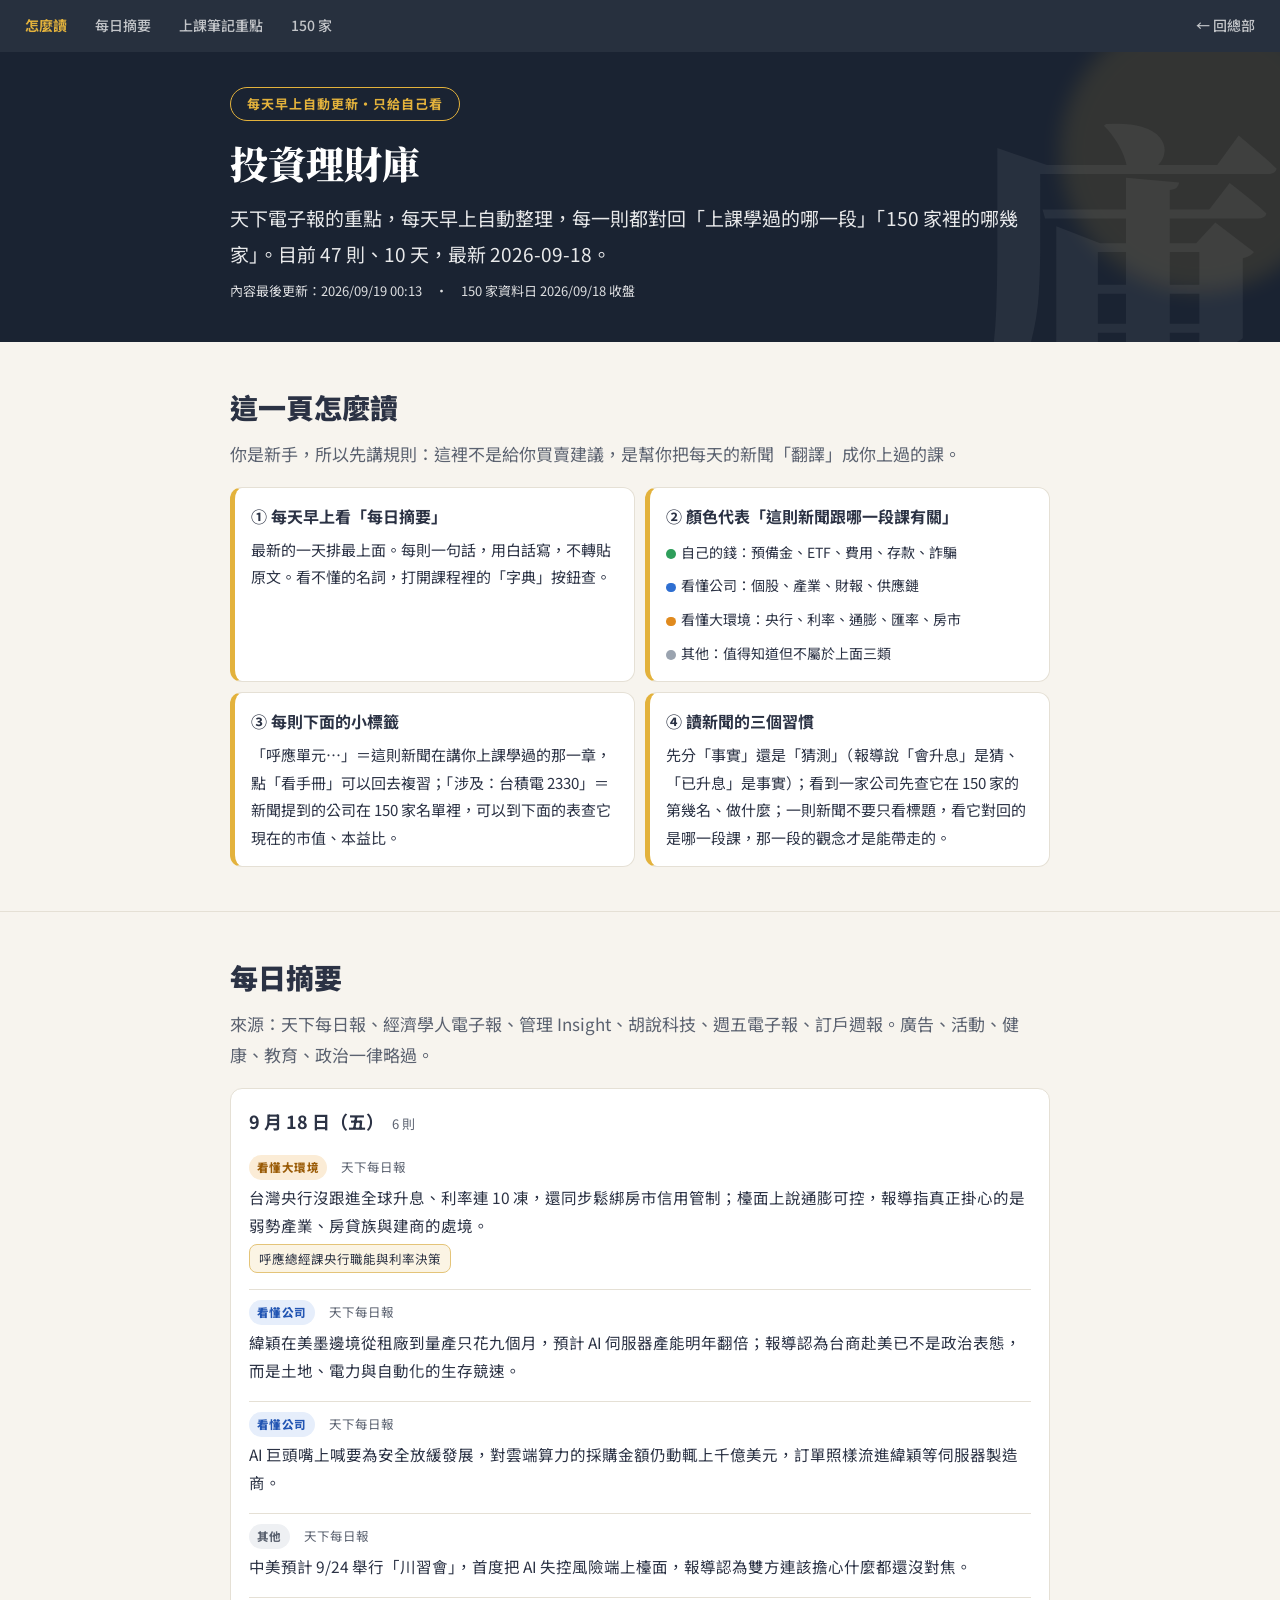
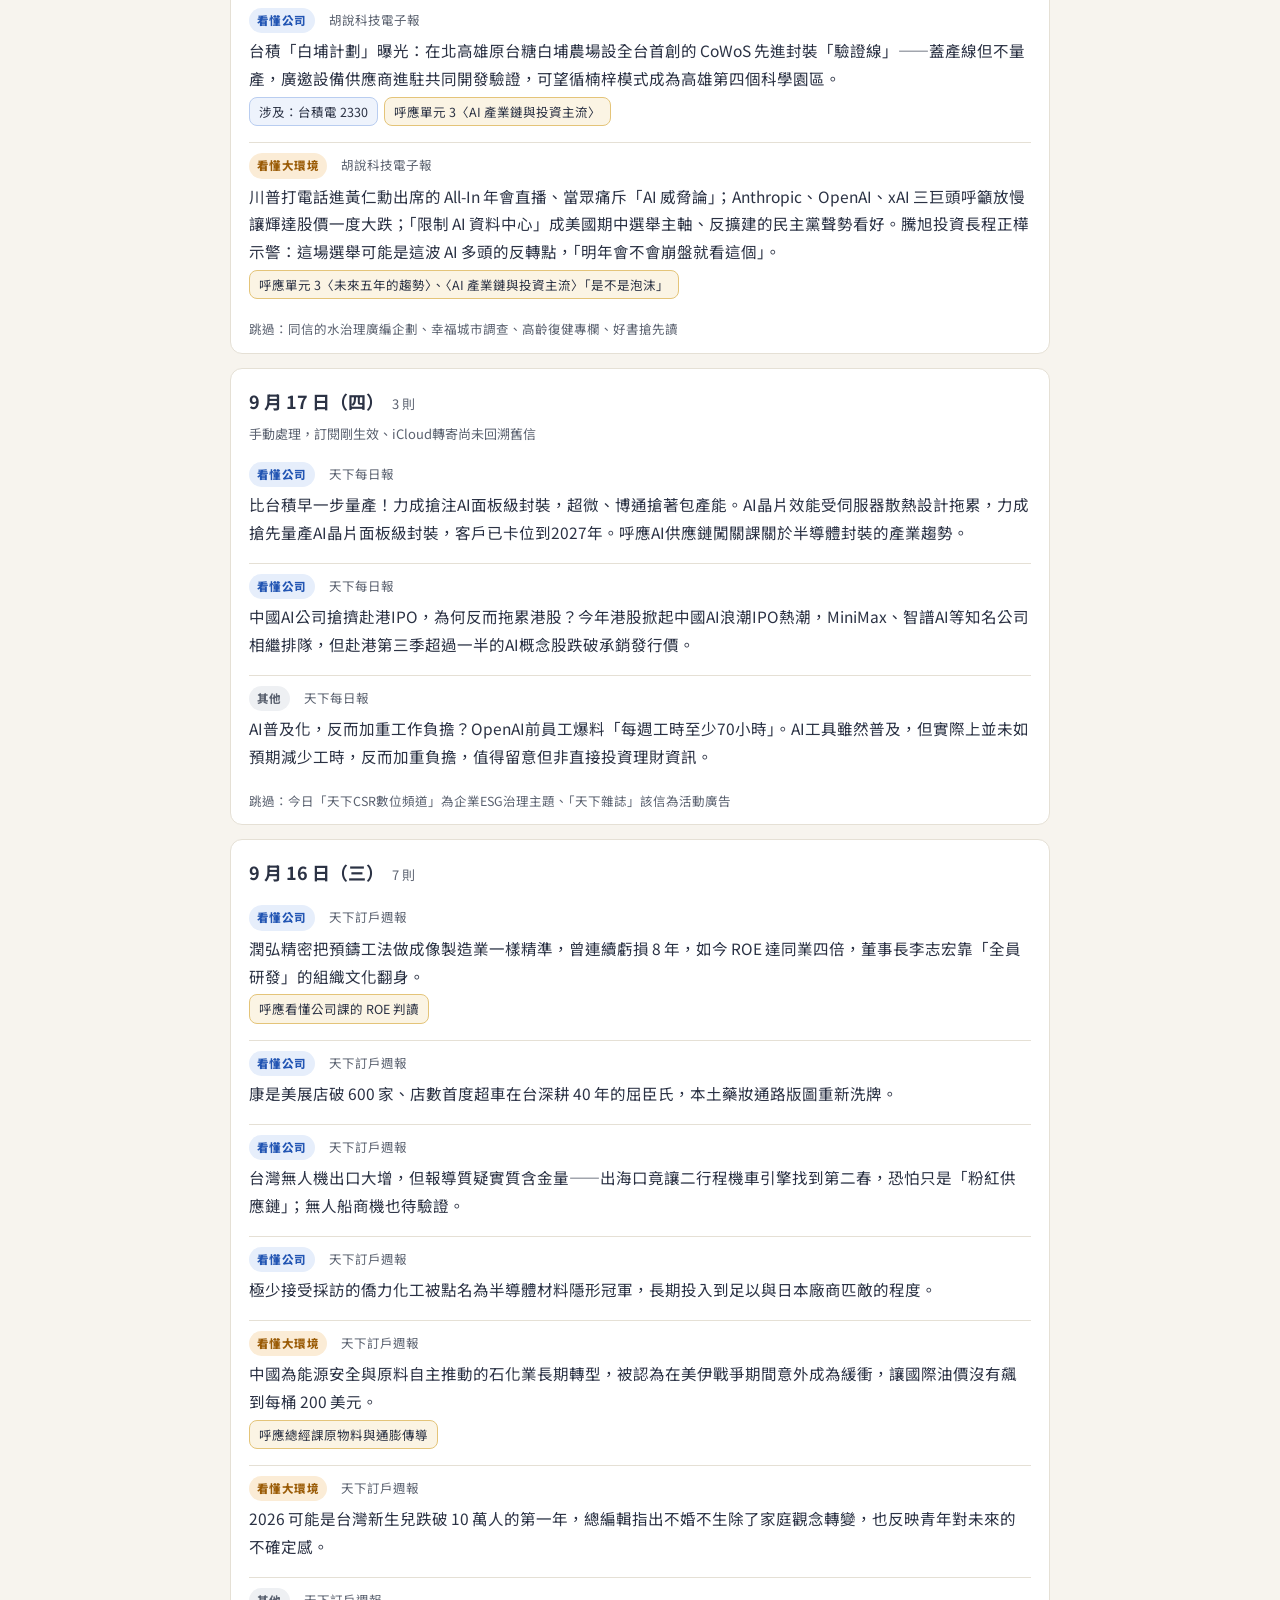
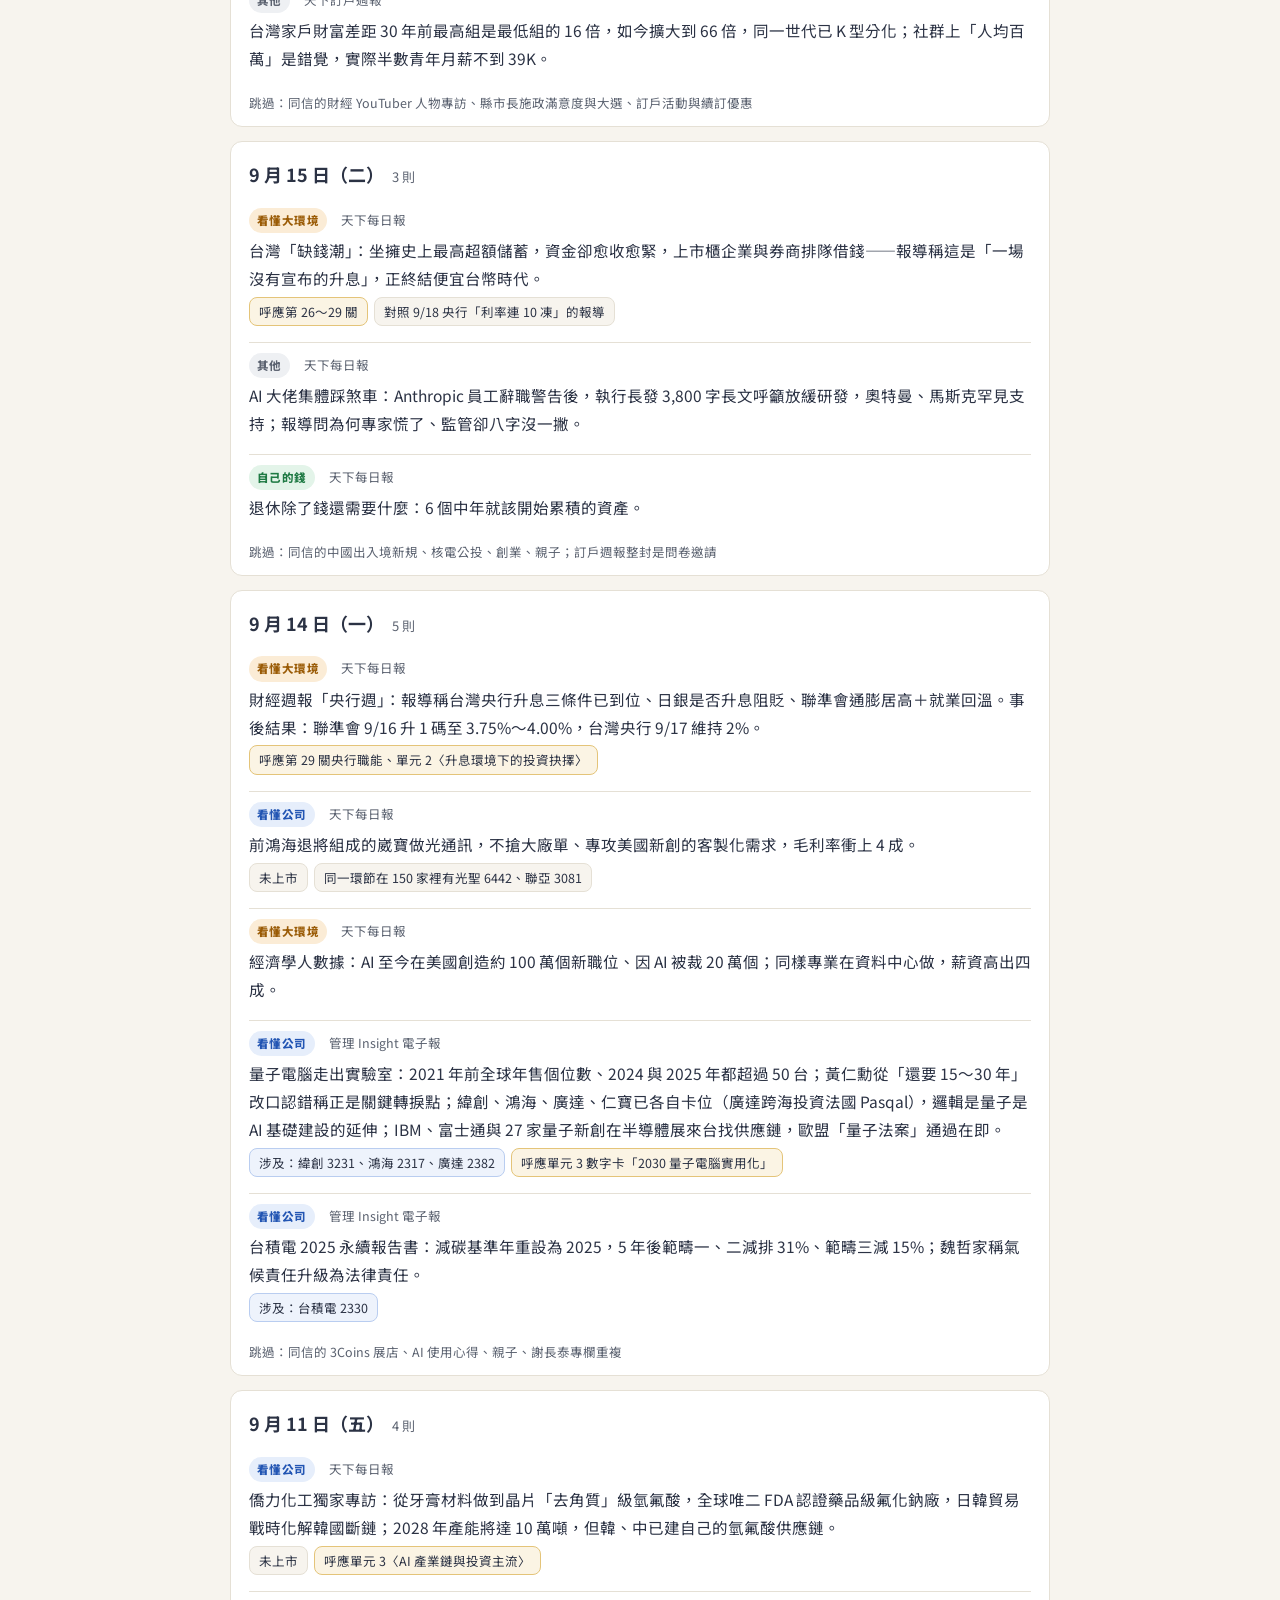
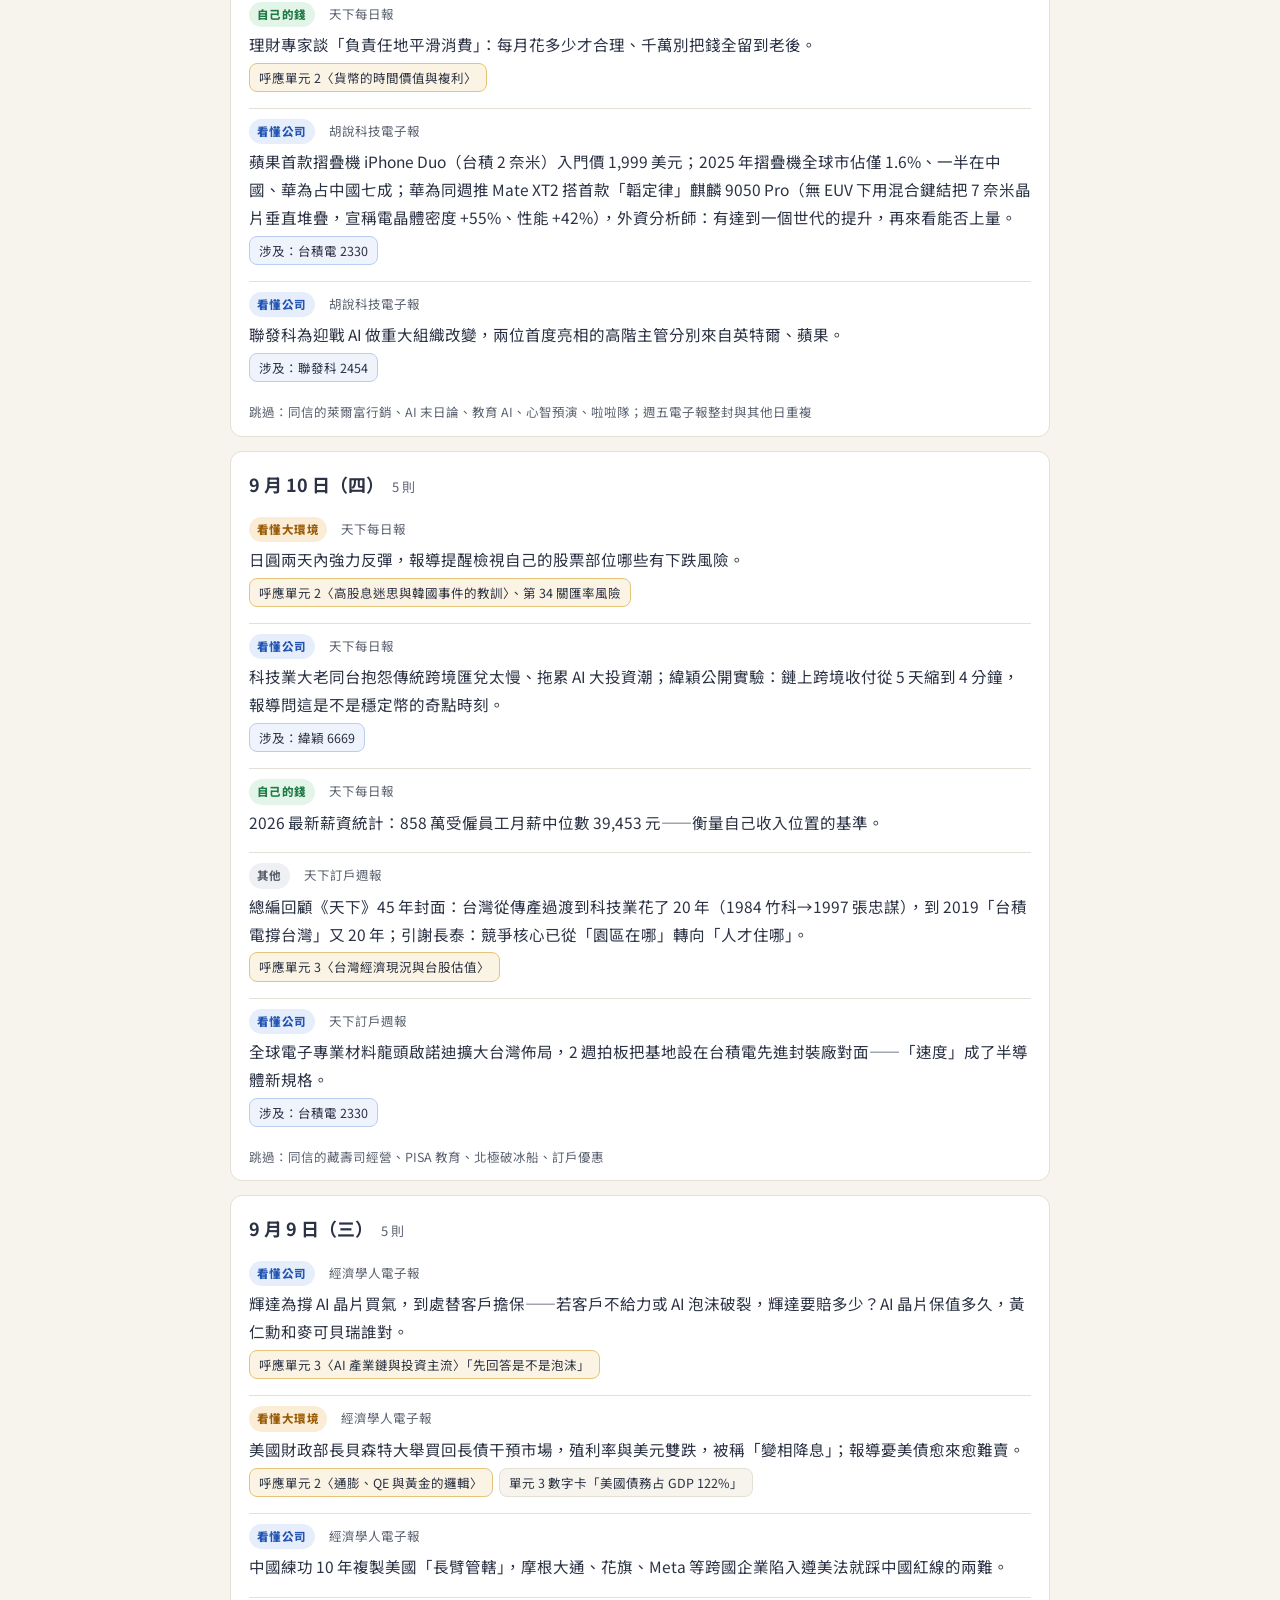
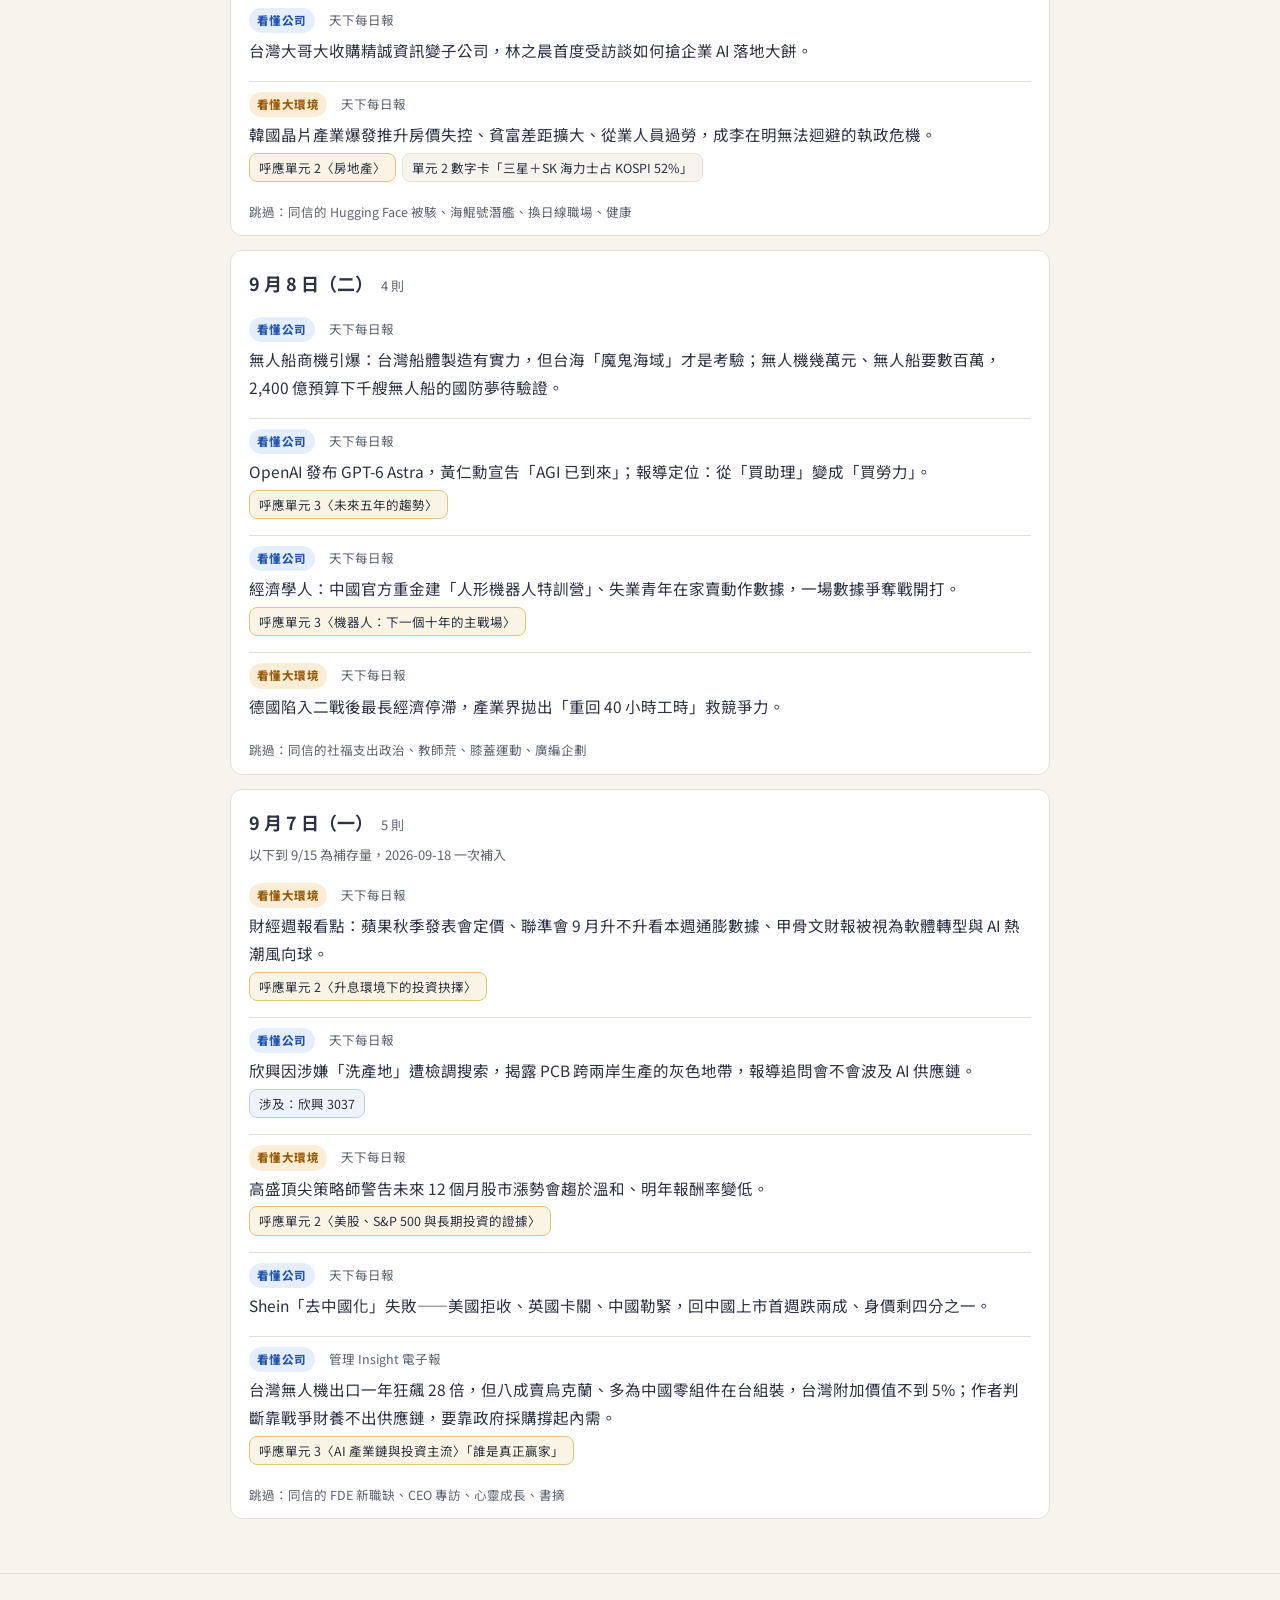
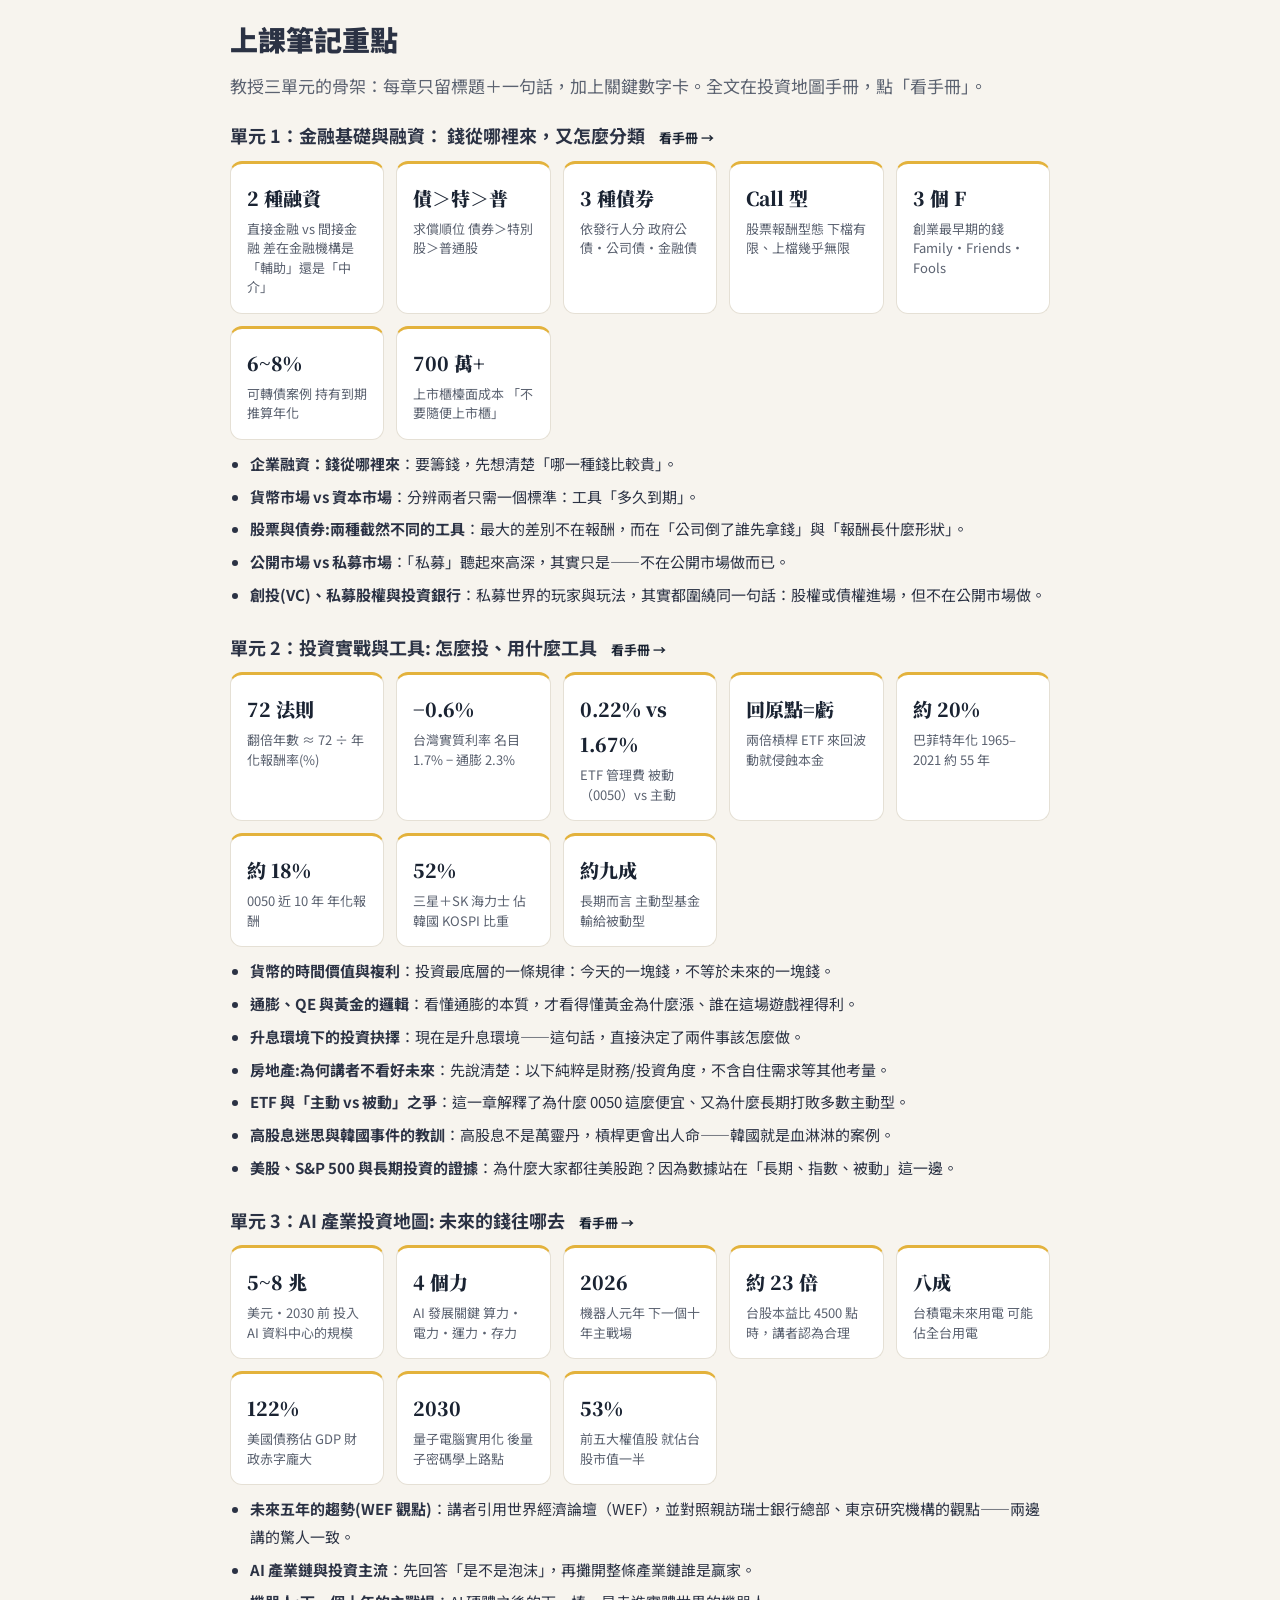
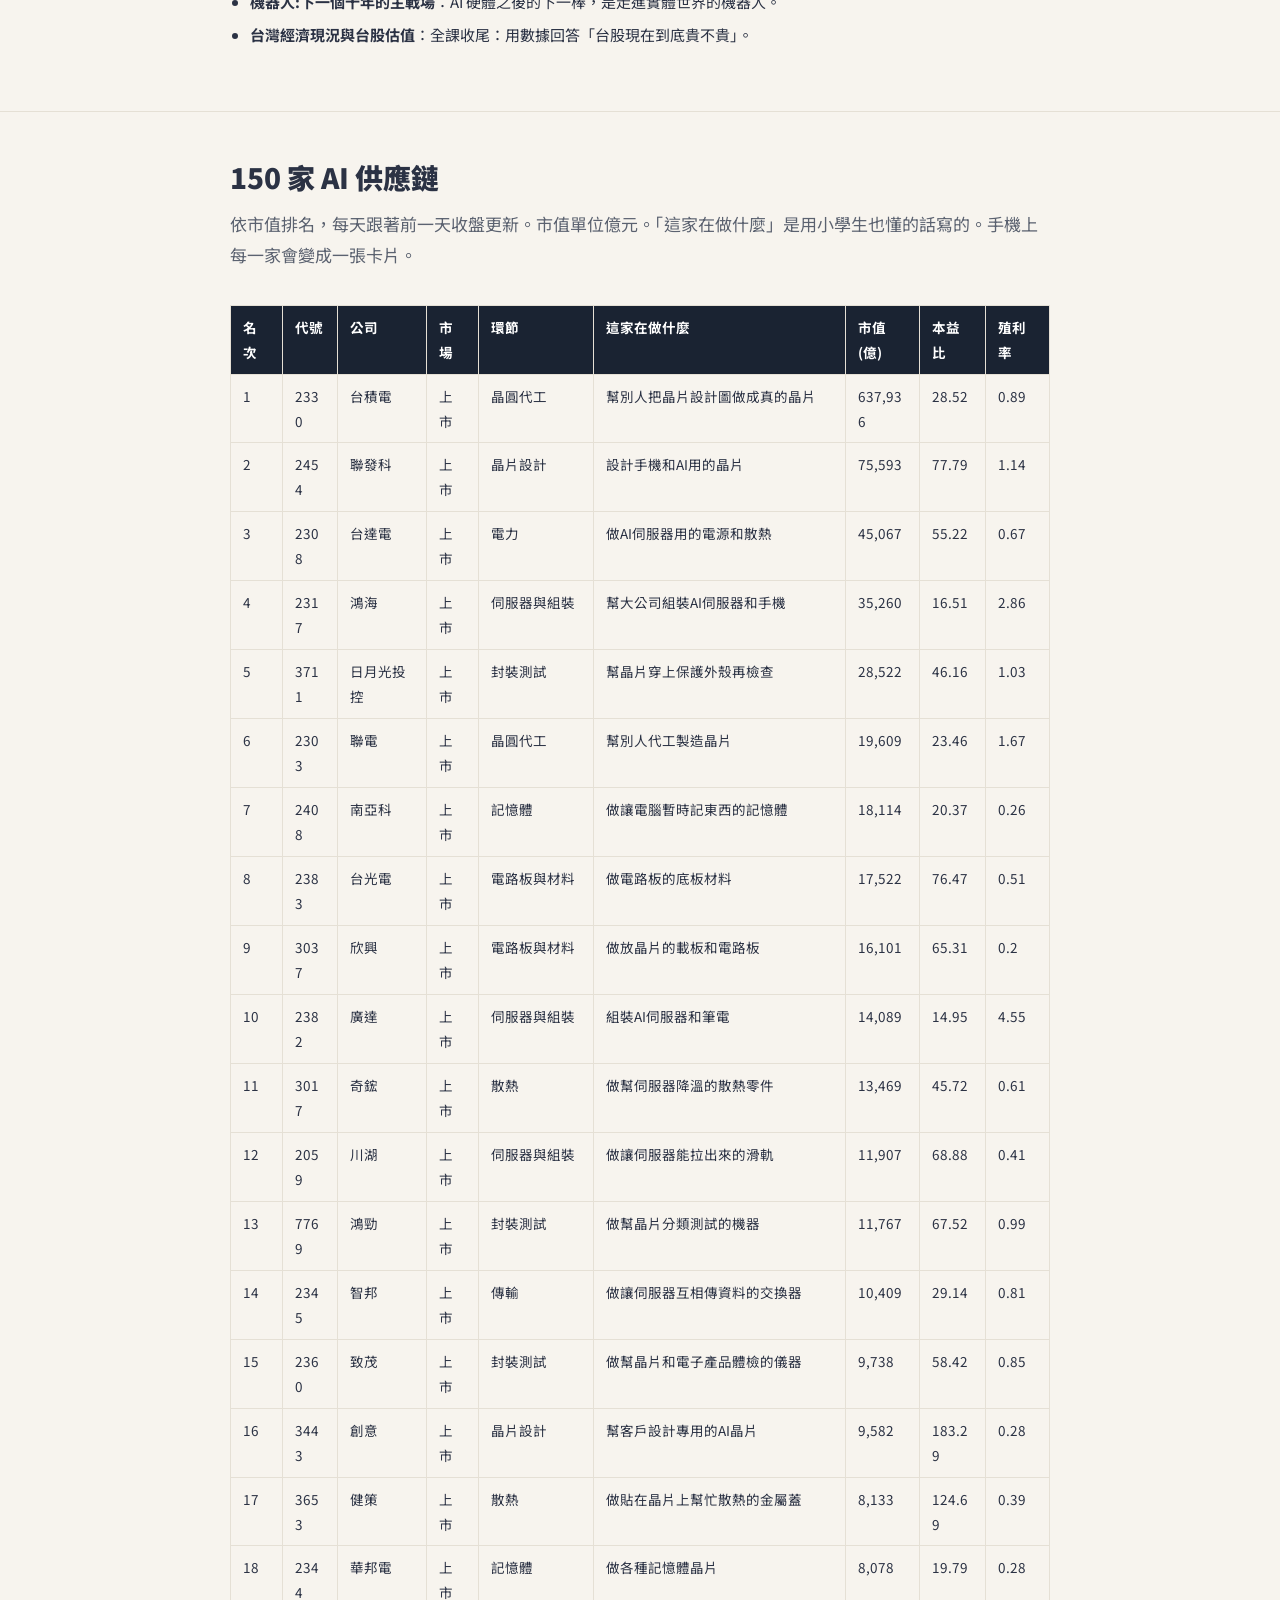
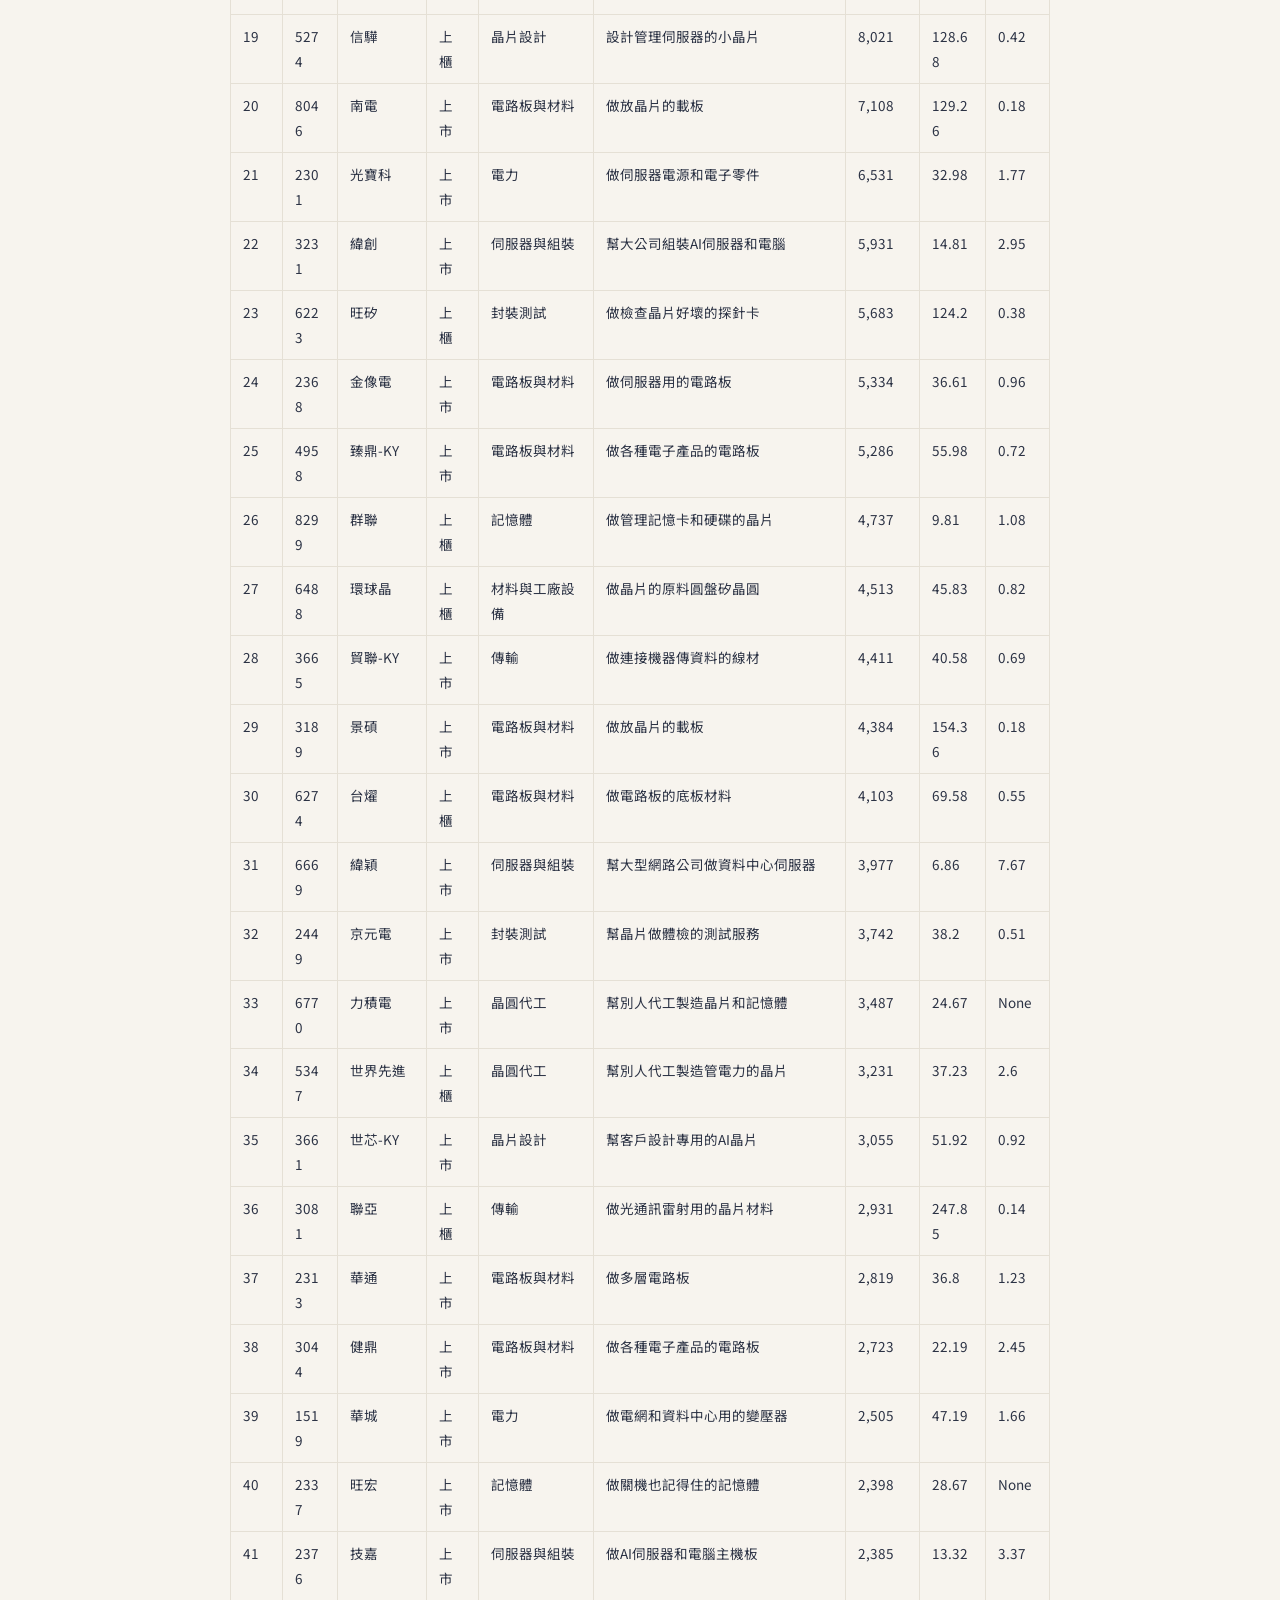
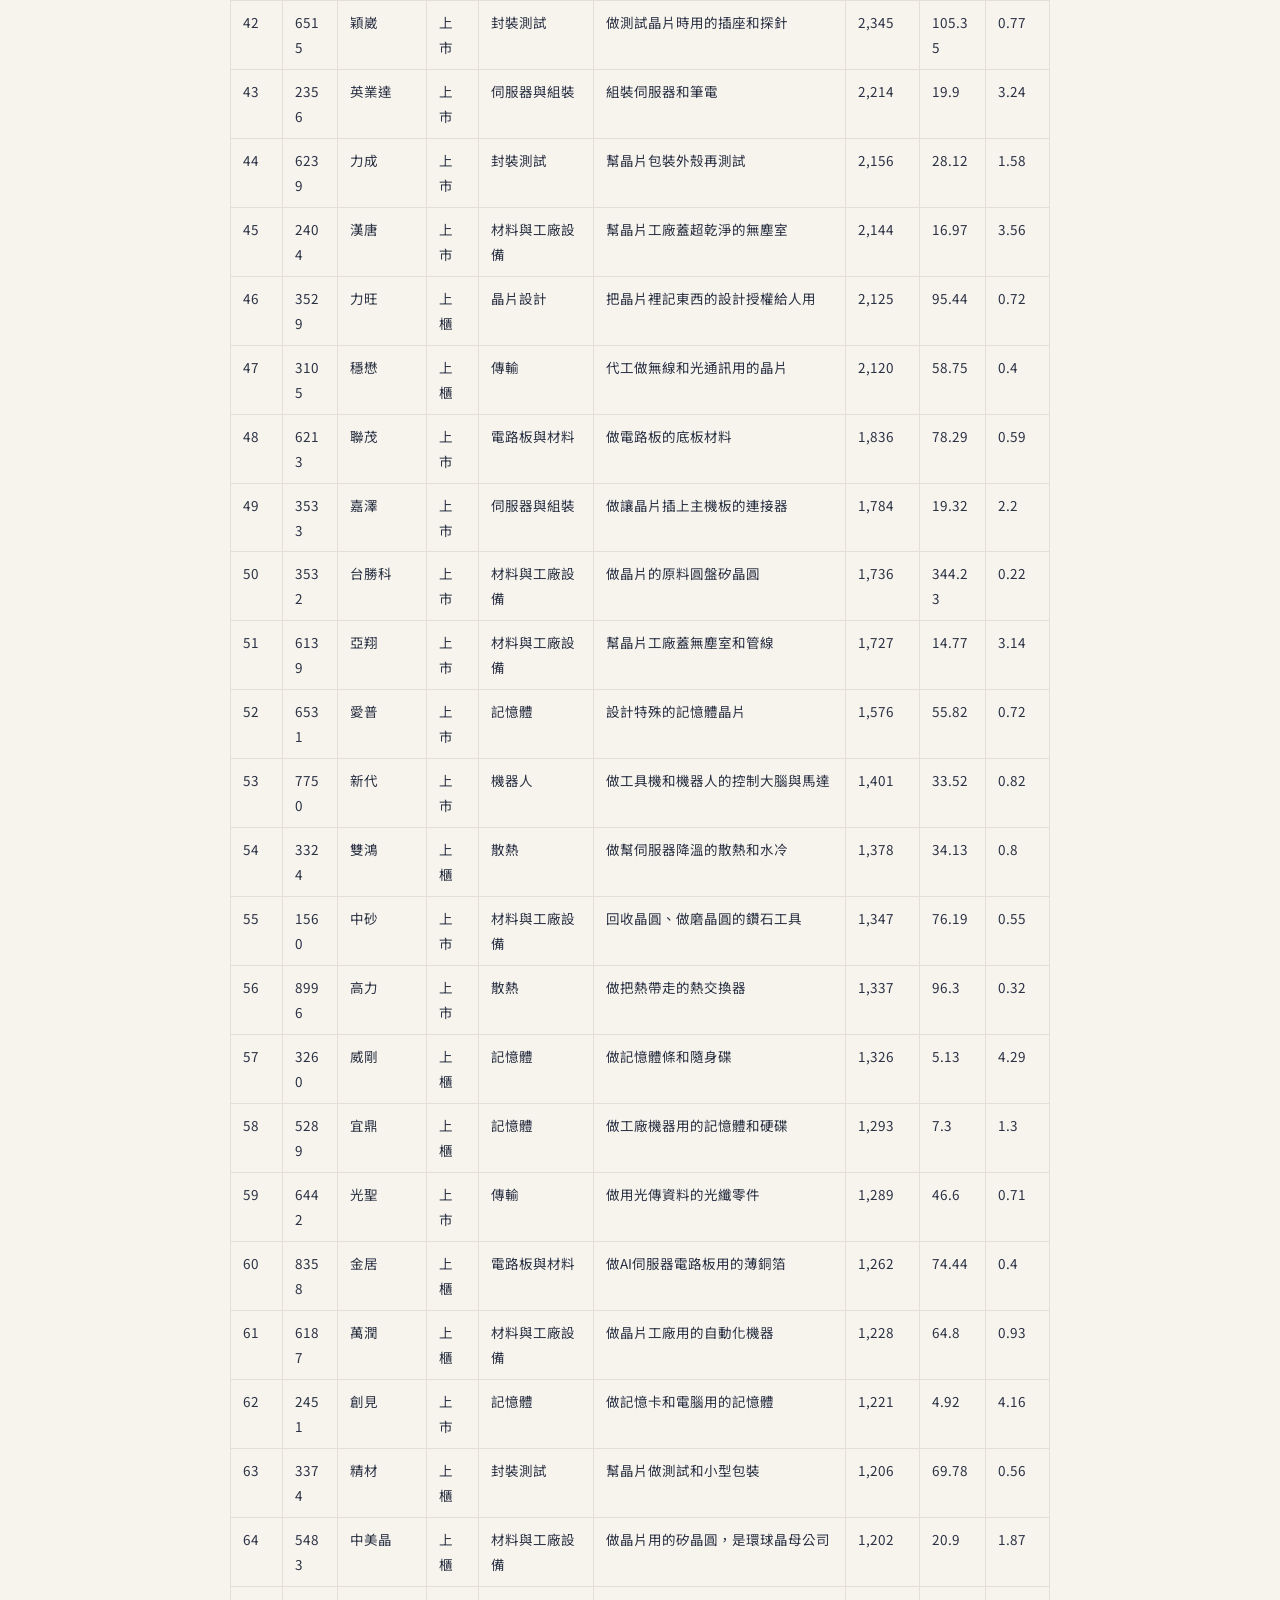
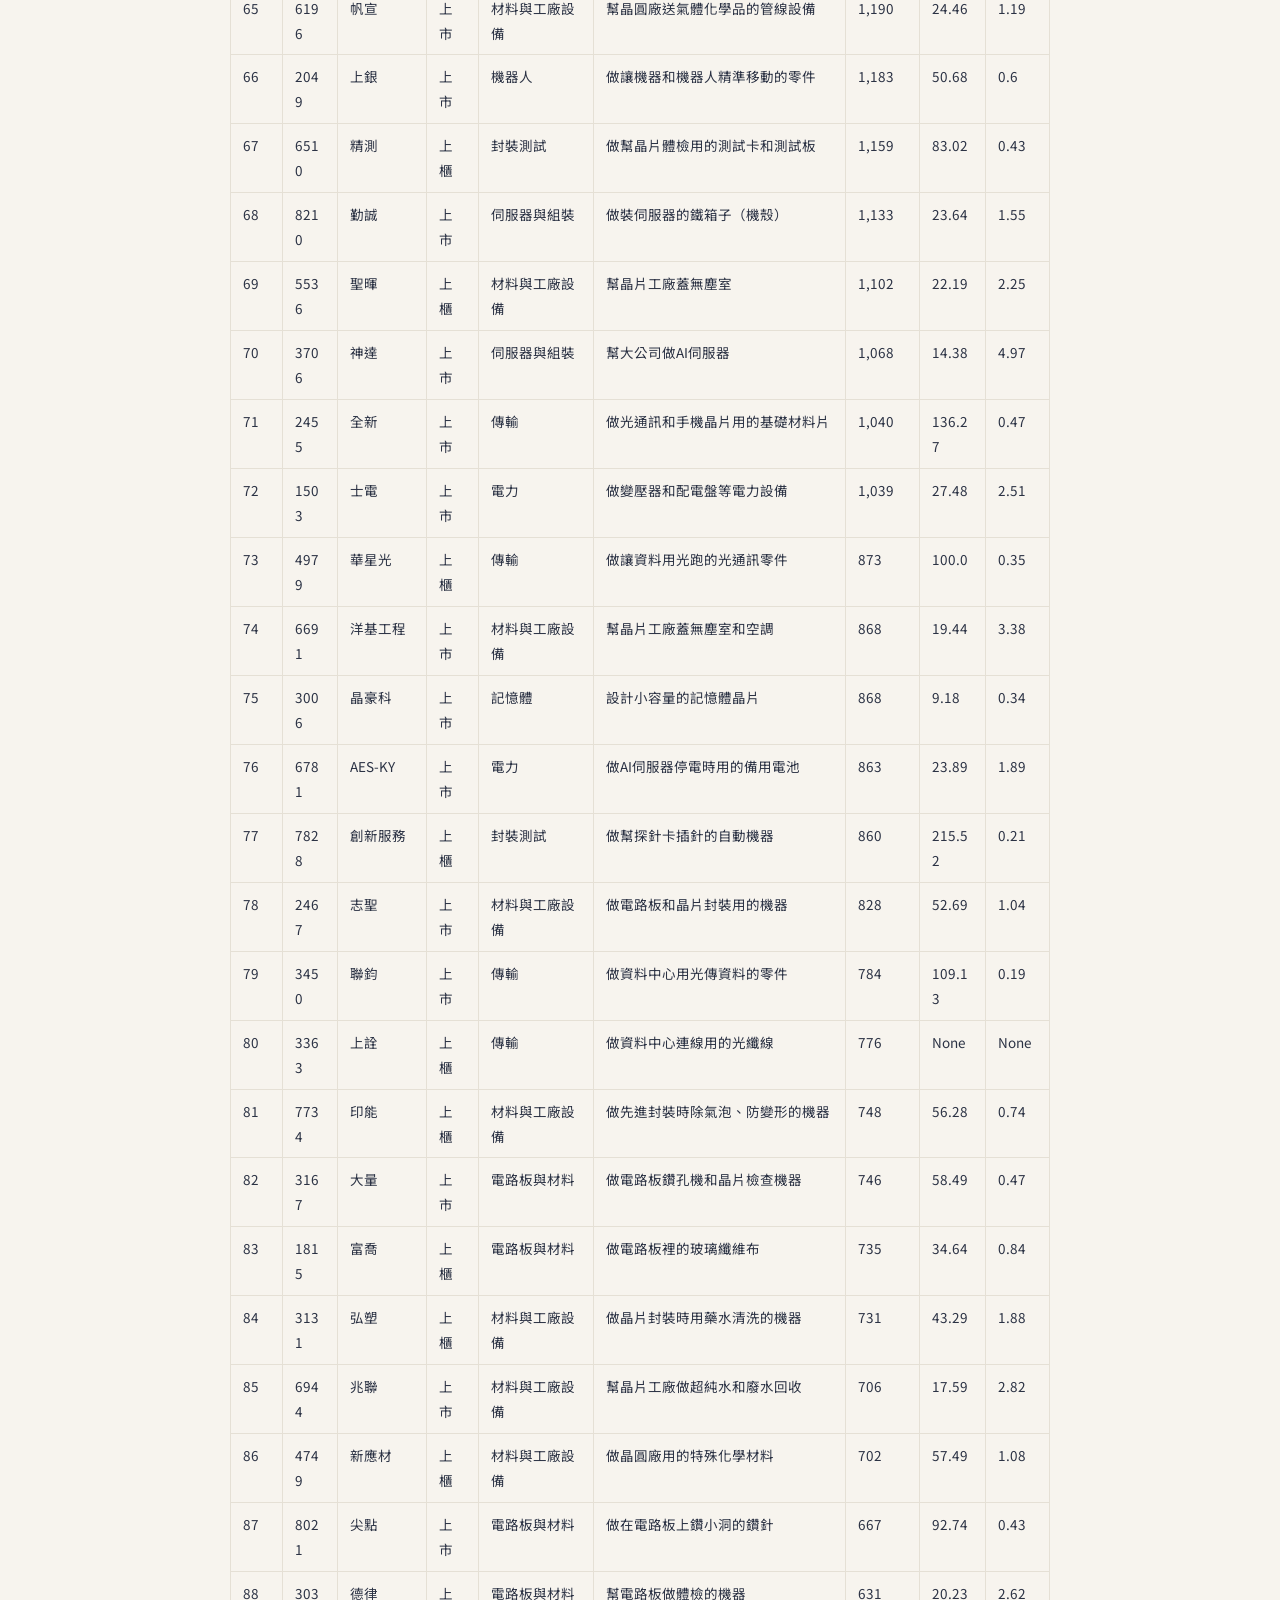
==== commit 1a332716: "理財庫網頁：2026/09/19 00:13 Co-Authored-By: Claude Fable 5.1 <noreply@anthropic.com>" ====
--- a/lib/index.html
+++ b/lib/index.html
@@ -57,7 +57,7 @@
     <span class="tag">每天早上自動更新・只給自己看</span>
     <h1>投資理財庫</h1>
     <p class="sub">天下電子報的重點，每天早上自動整理，每一則都對回「上課學過的哪一段」「150 家裡的哪幾家」。目前 47 則、10 天，最新 2026-09-18。</p>
-    <p class="snap">內容最後更新：2026/09/19 00:05　·　150 家資料日 2026/09/18 收盤</p>
+    <p class="snap">內容最後更新：2026/09/19 00:13　·　150 家資料日 2026/09/18 收盤</p>
   </div>
 </header>
 
@@ -351,7 +351,7 @@
   </div>
 </section>
 
-<footer>投資理財庫・只給自己看　·　資料：天下雜誌電子報、投資地圖手冊、證交所／櫃買中心　·　內容最後更新：2026/09/19 00:05</footer>
+<footer>投資理財庫・只給自己看　·　資料：天下雜誌電子報、投資地圖手冊、證交所／櫃買中心　·　內容最後更新：2026/09/19 00:13</footer>
 <script src="assets/app.js"></script>
 </body>
 </html>
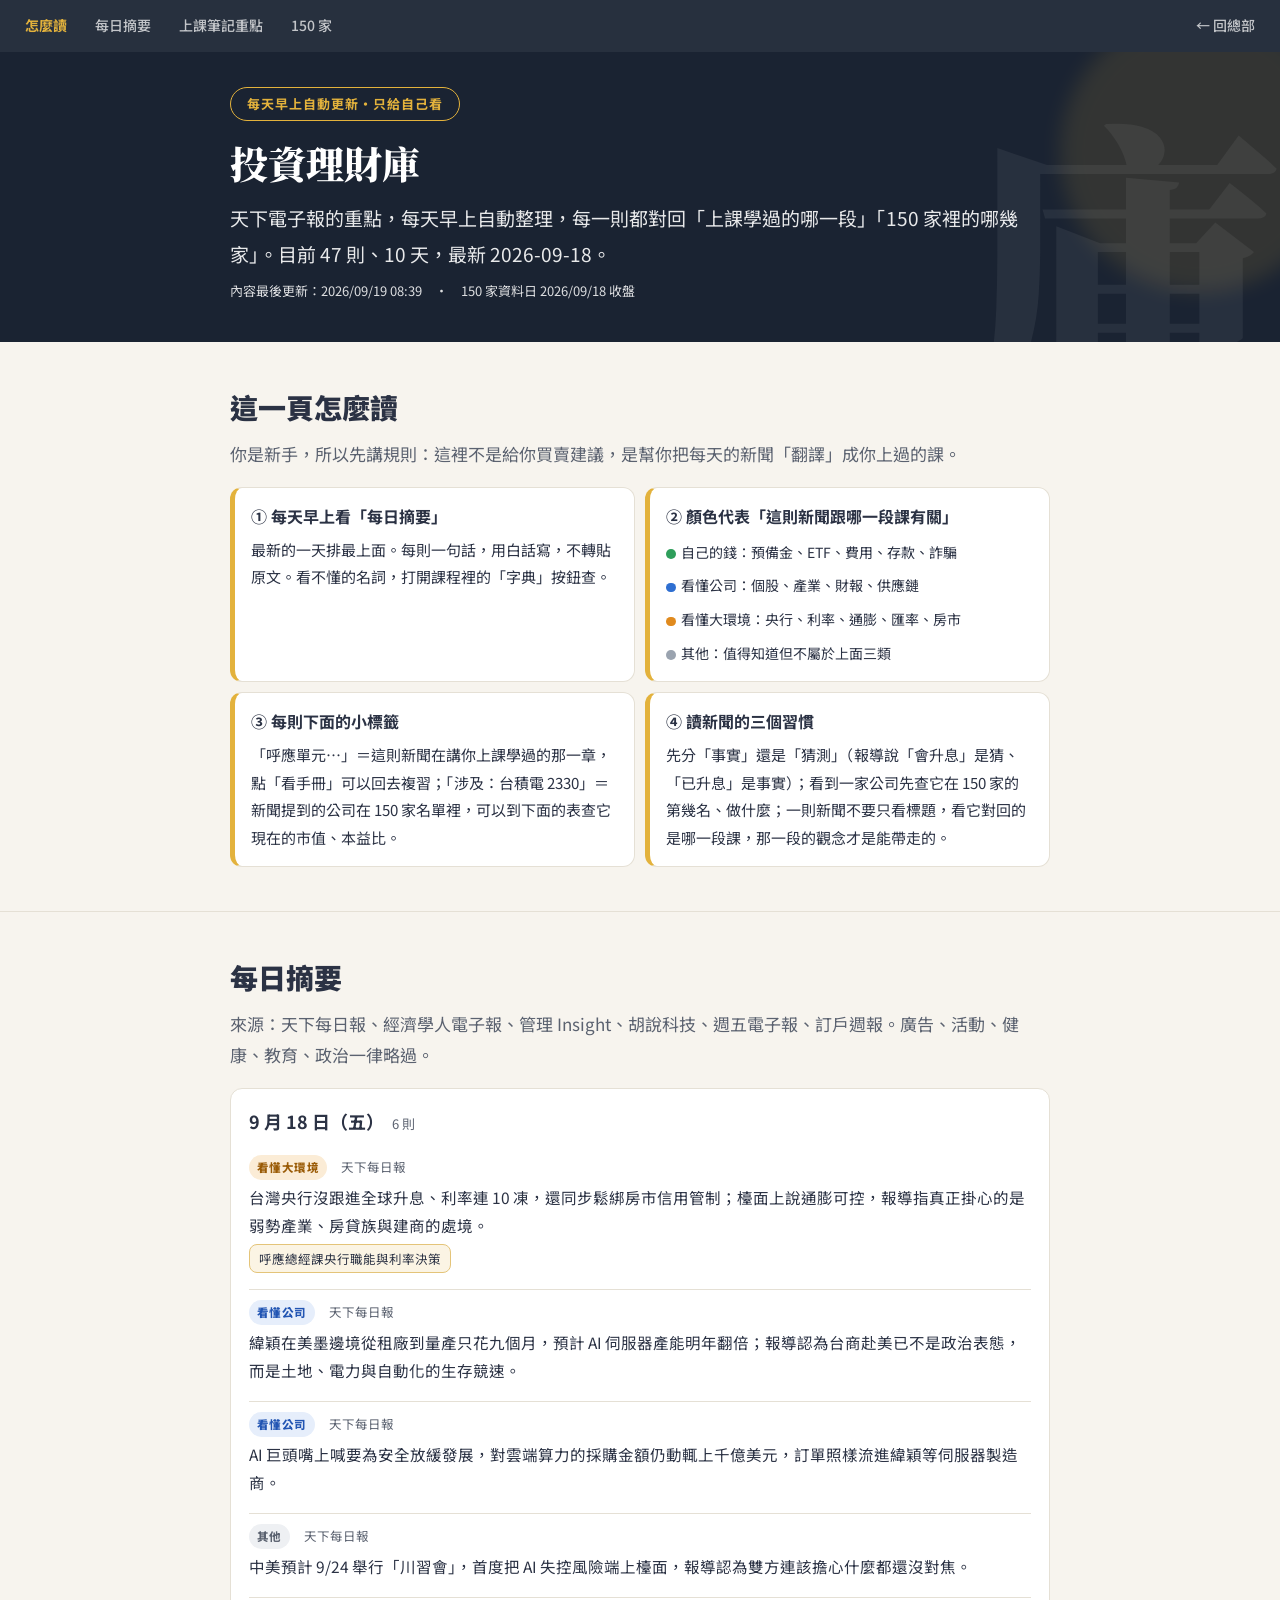
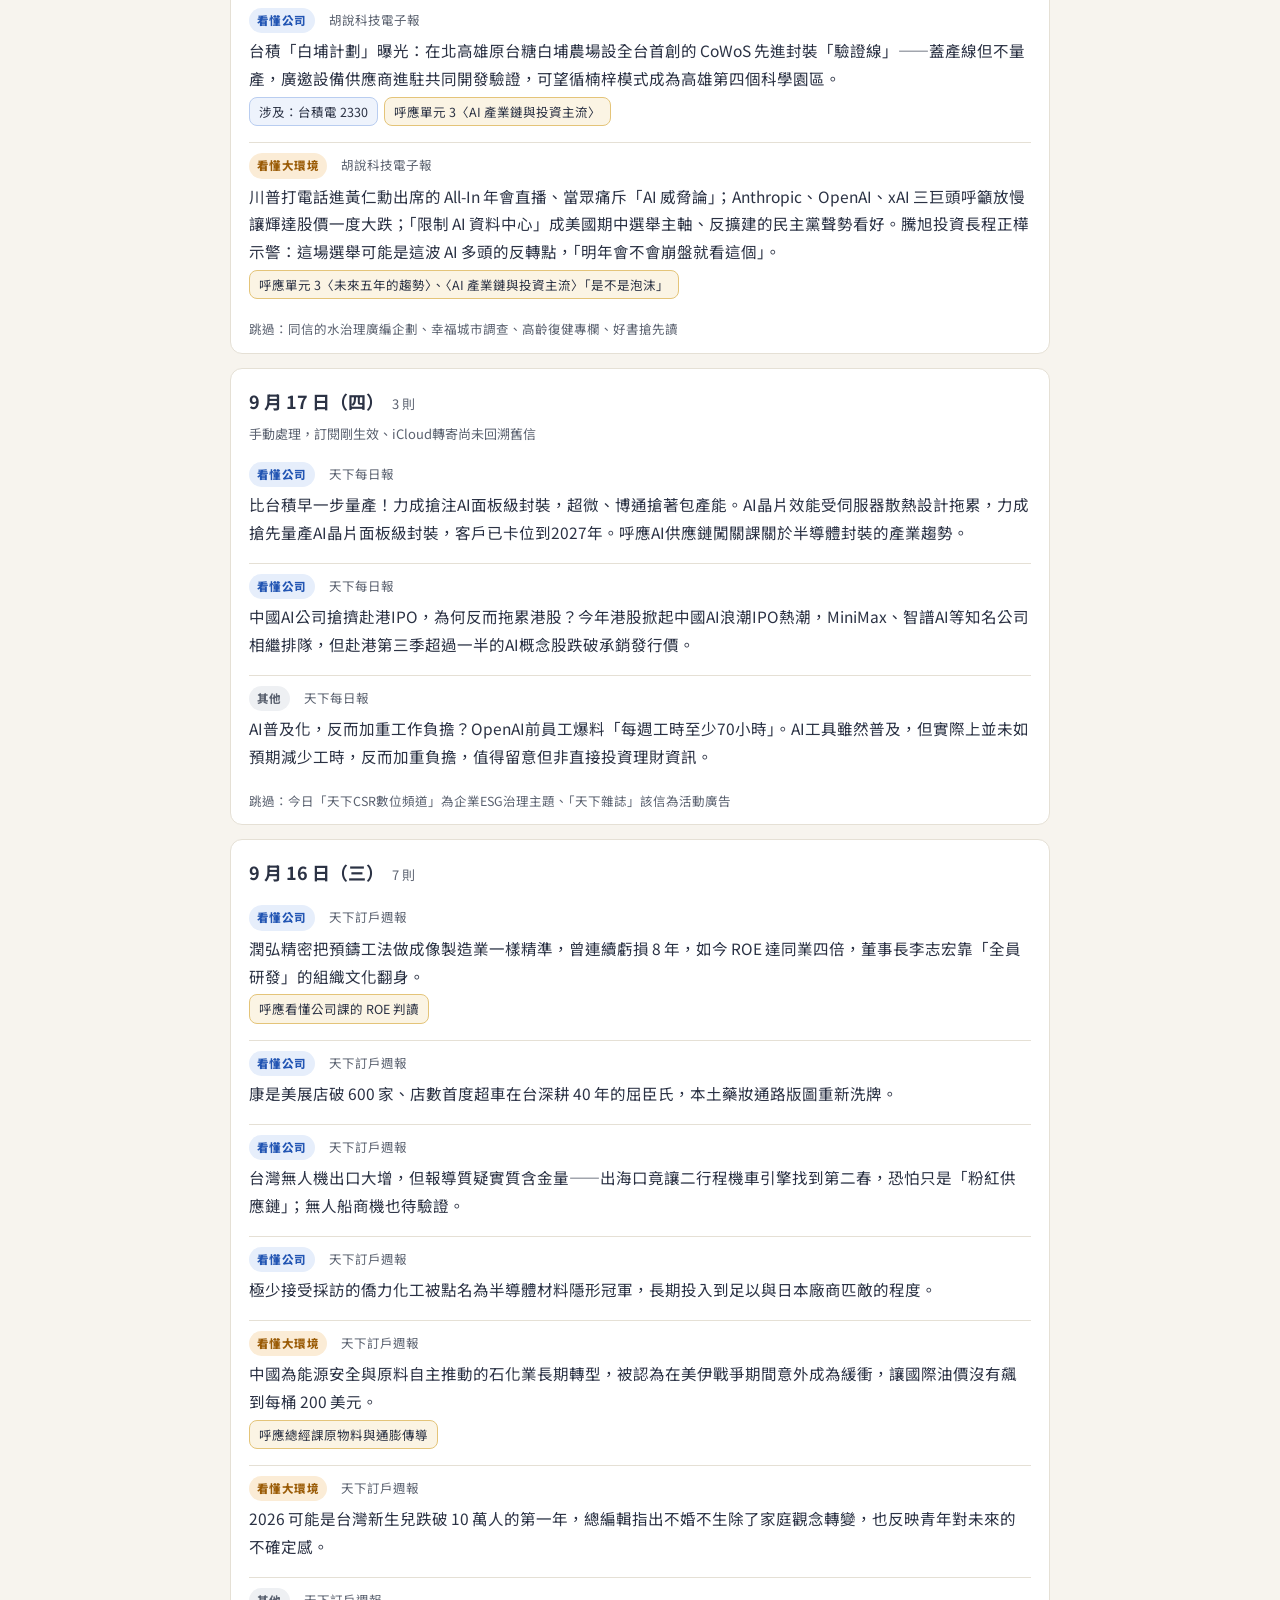
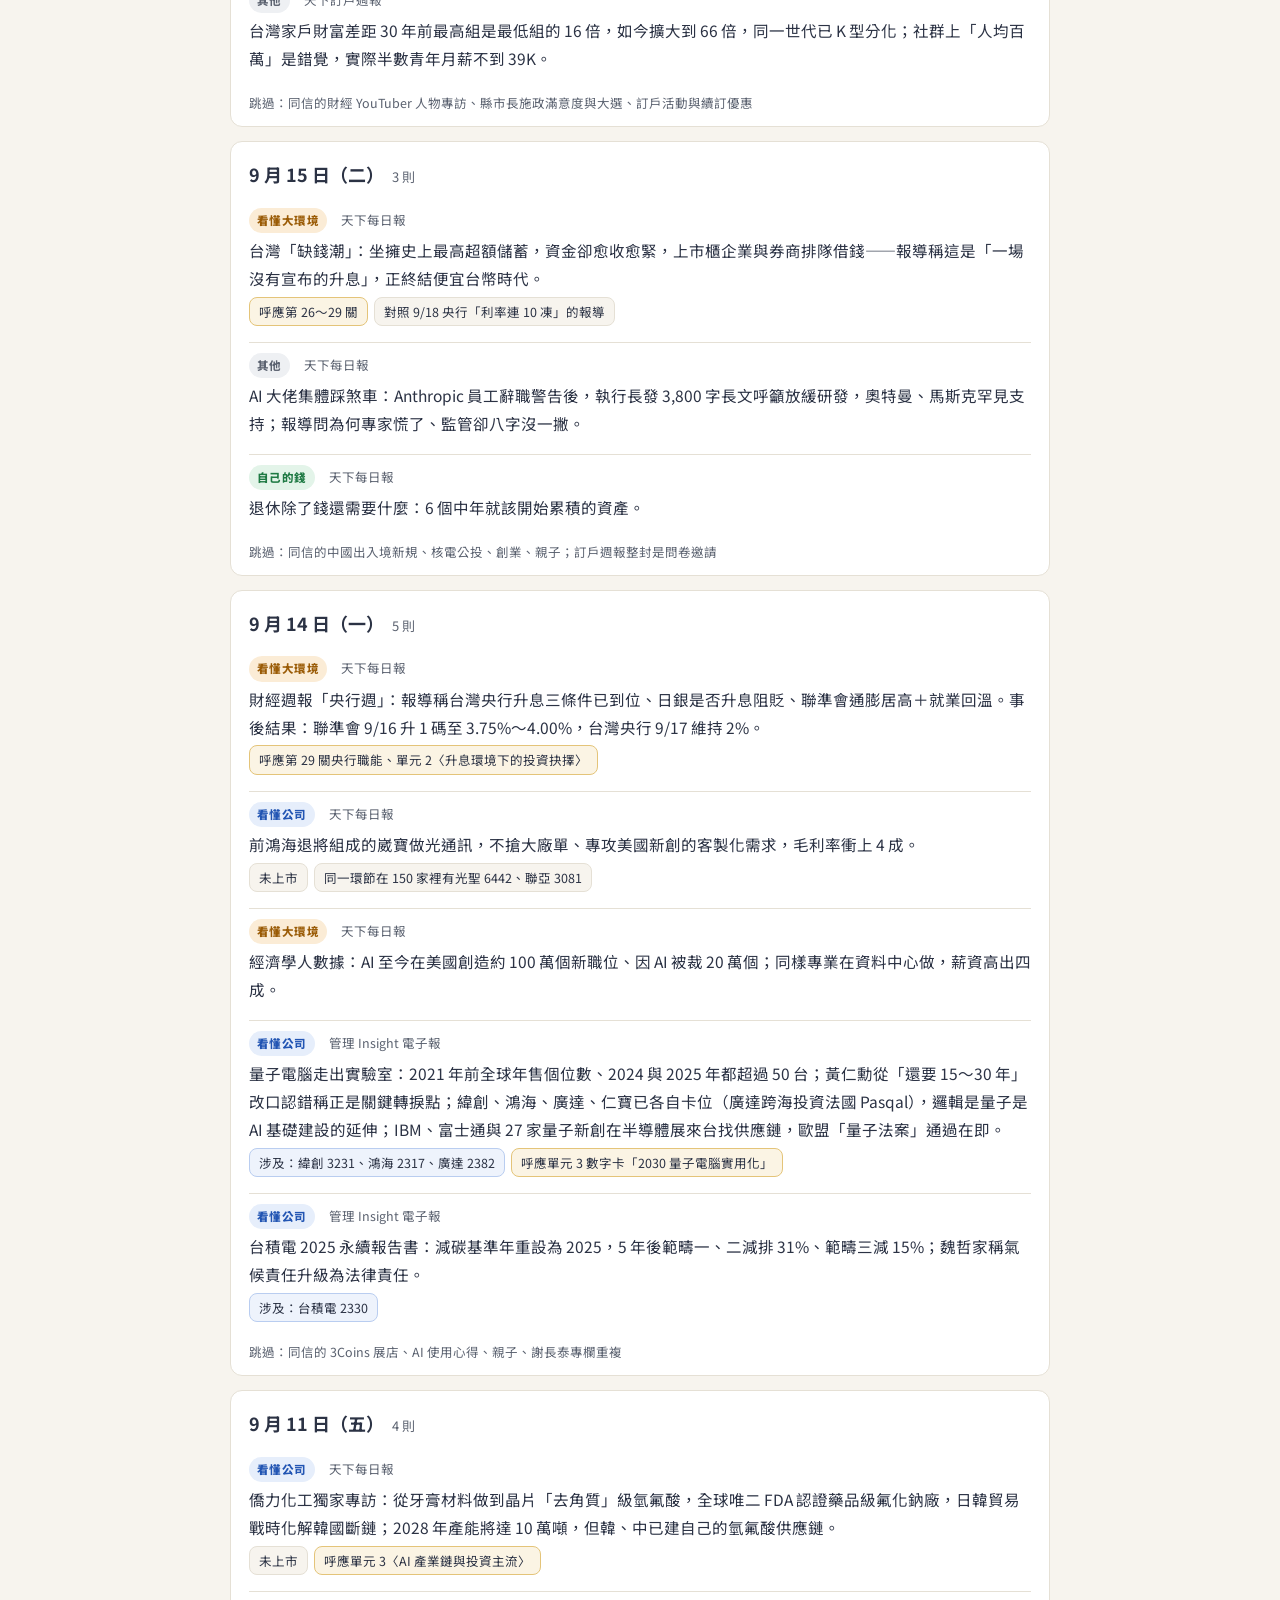
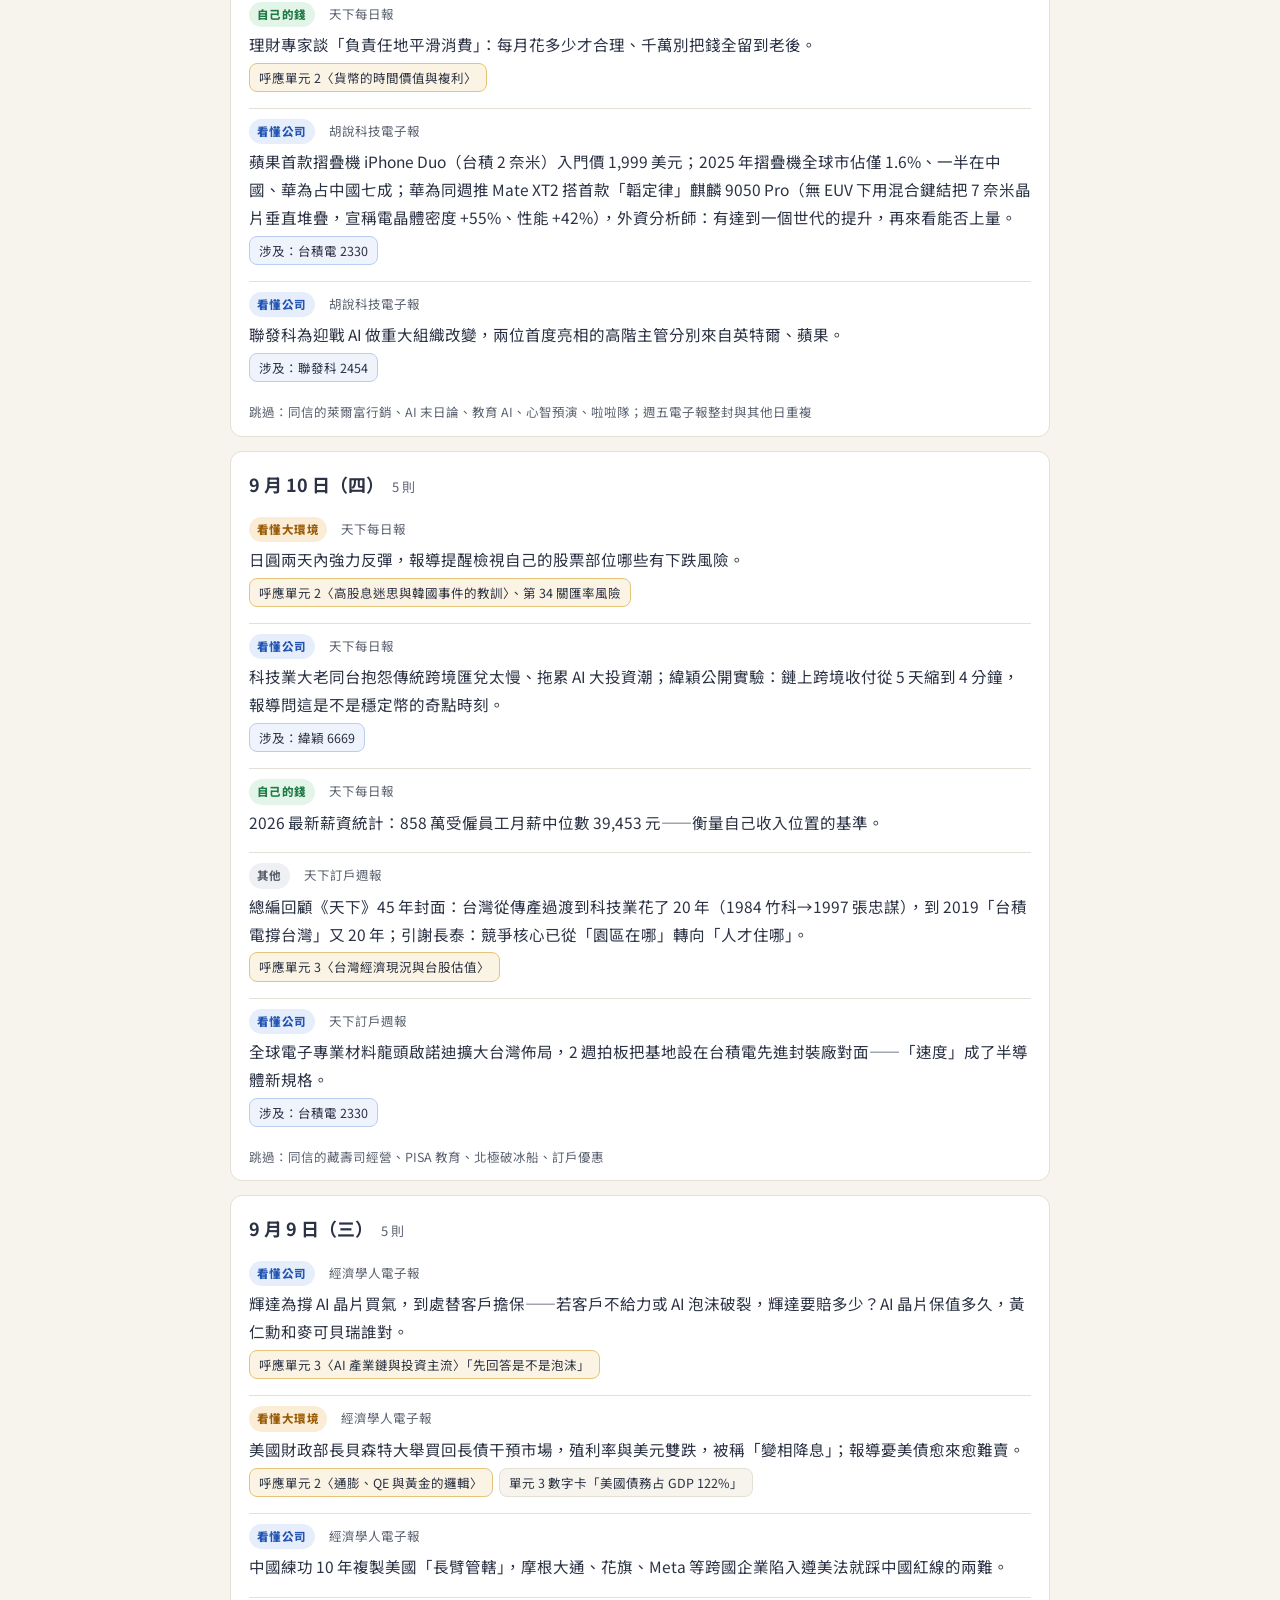
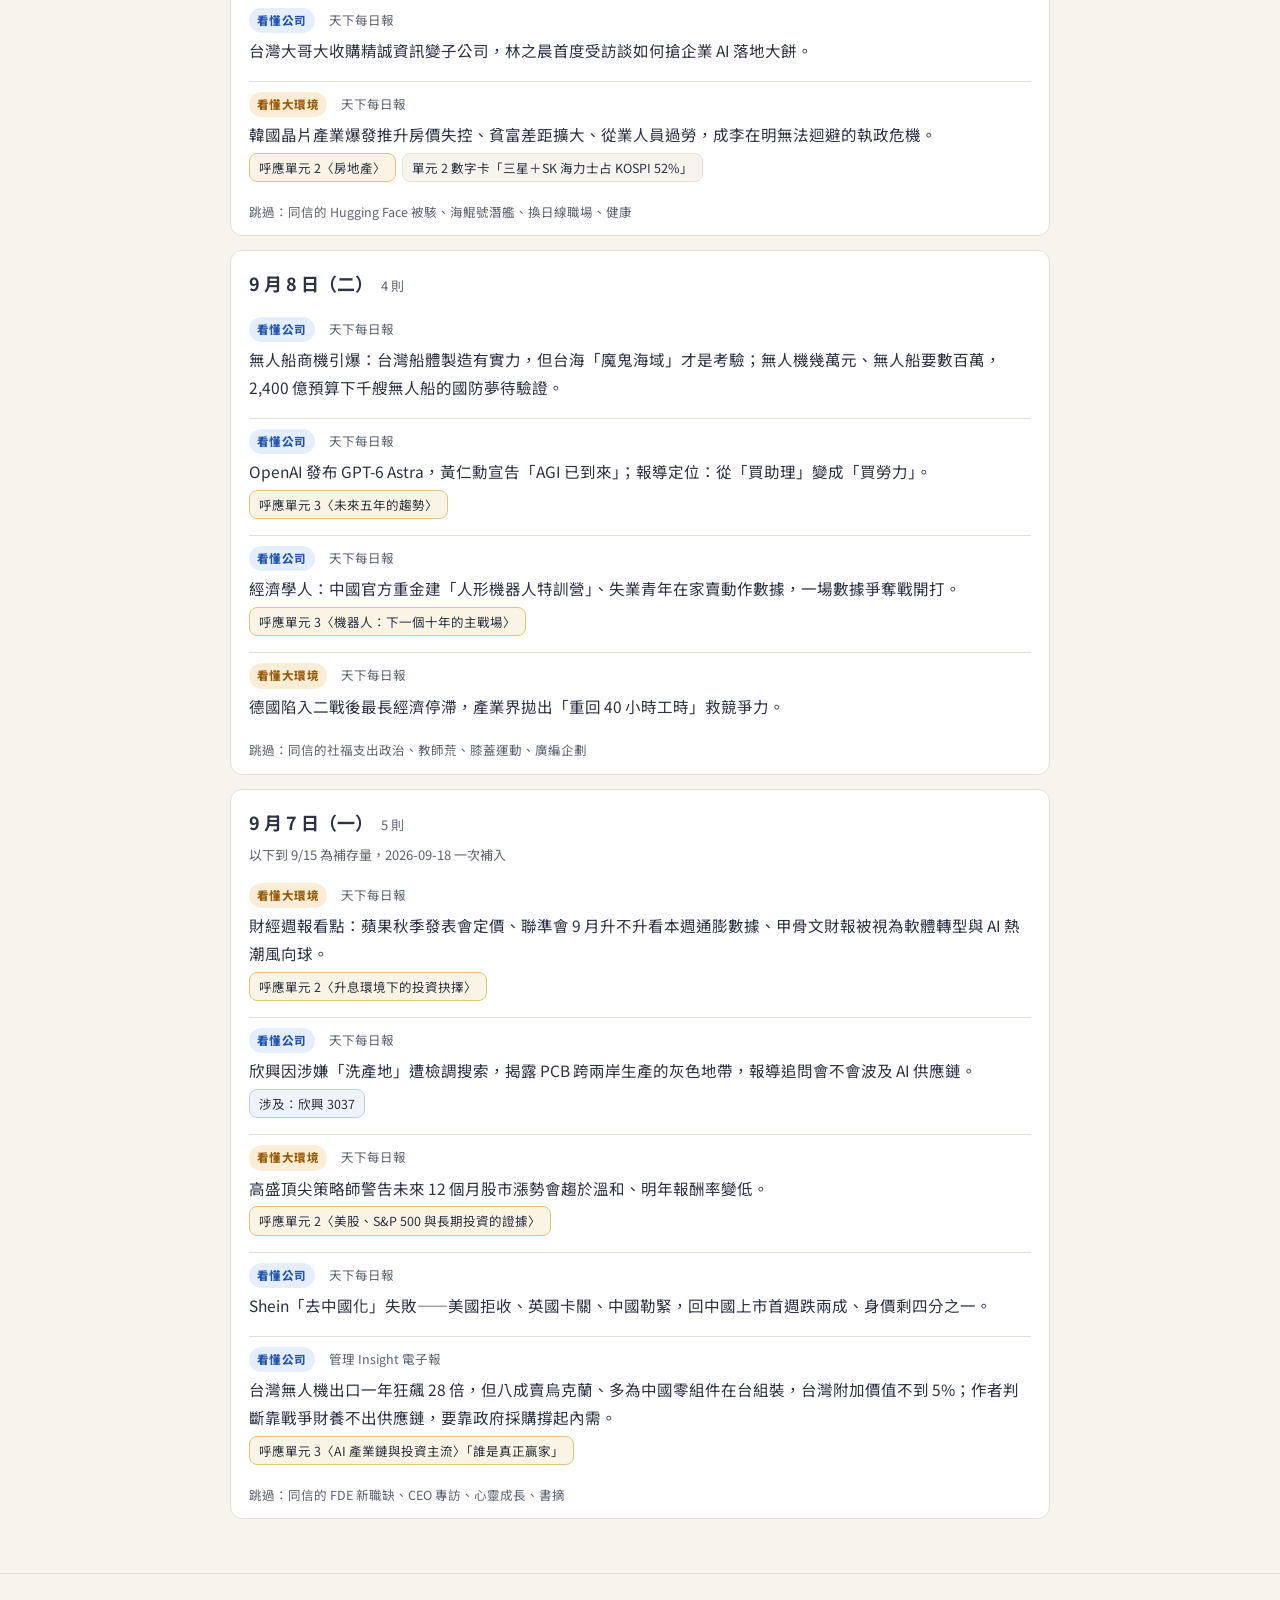
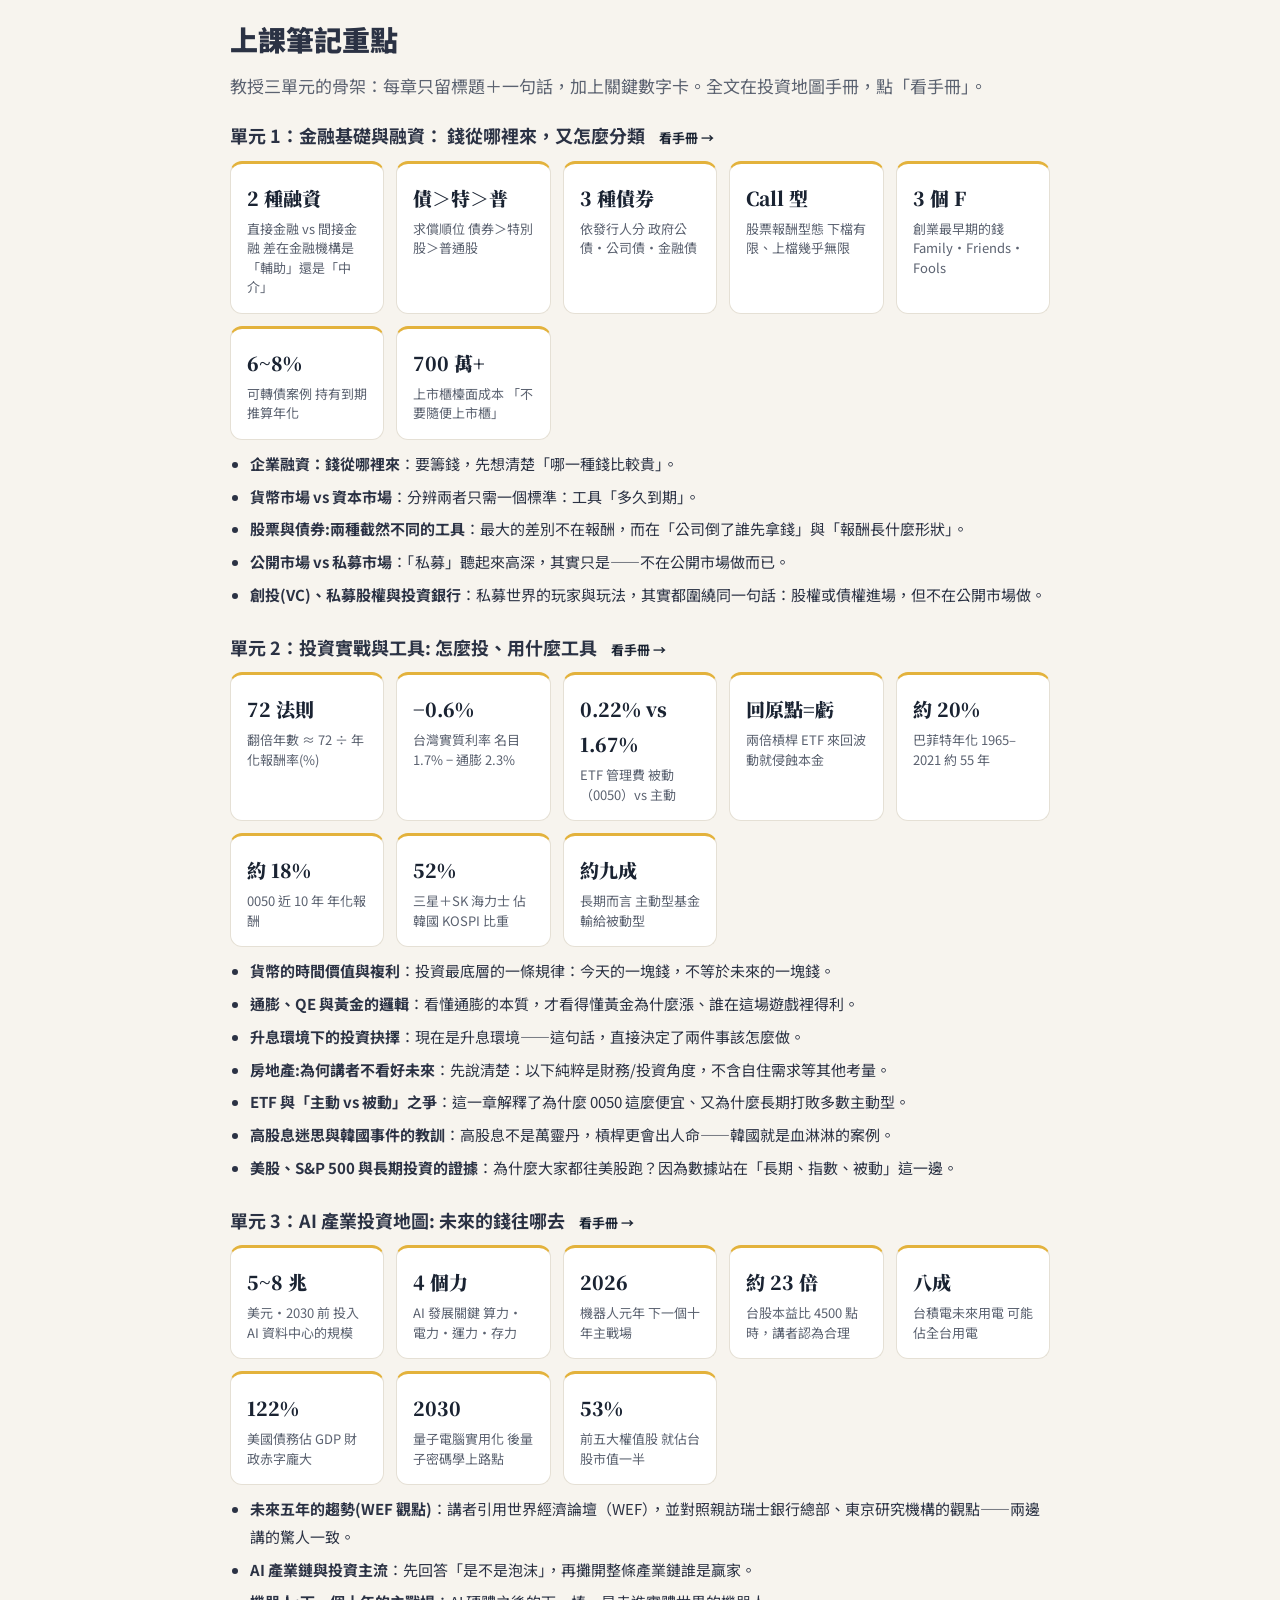
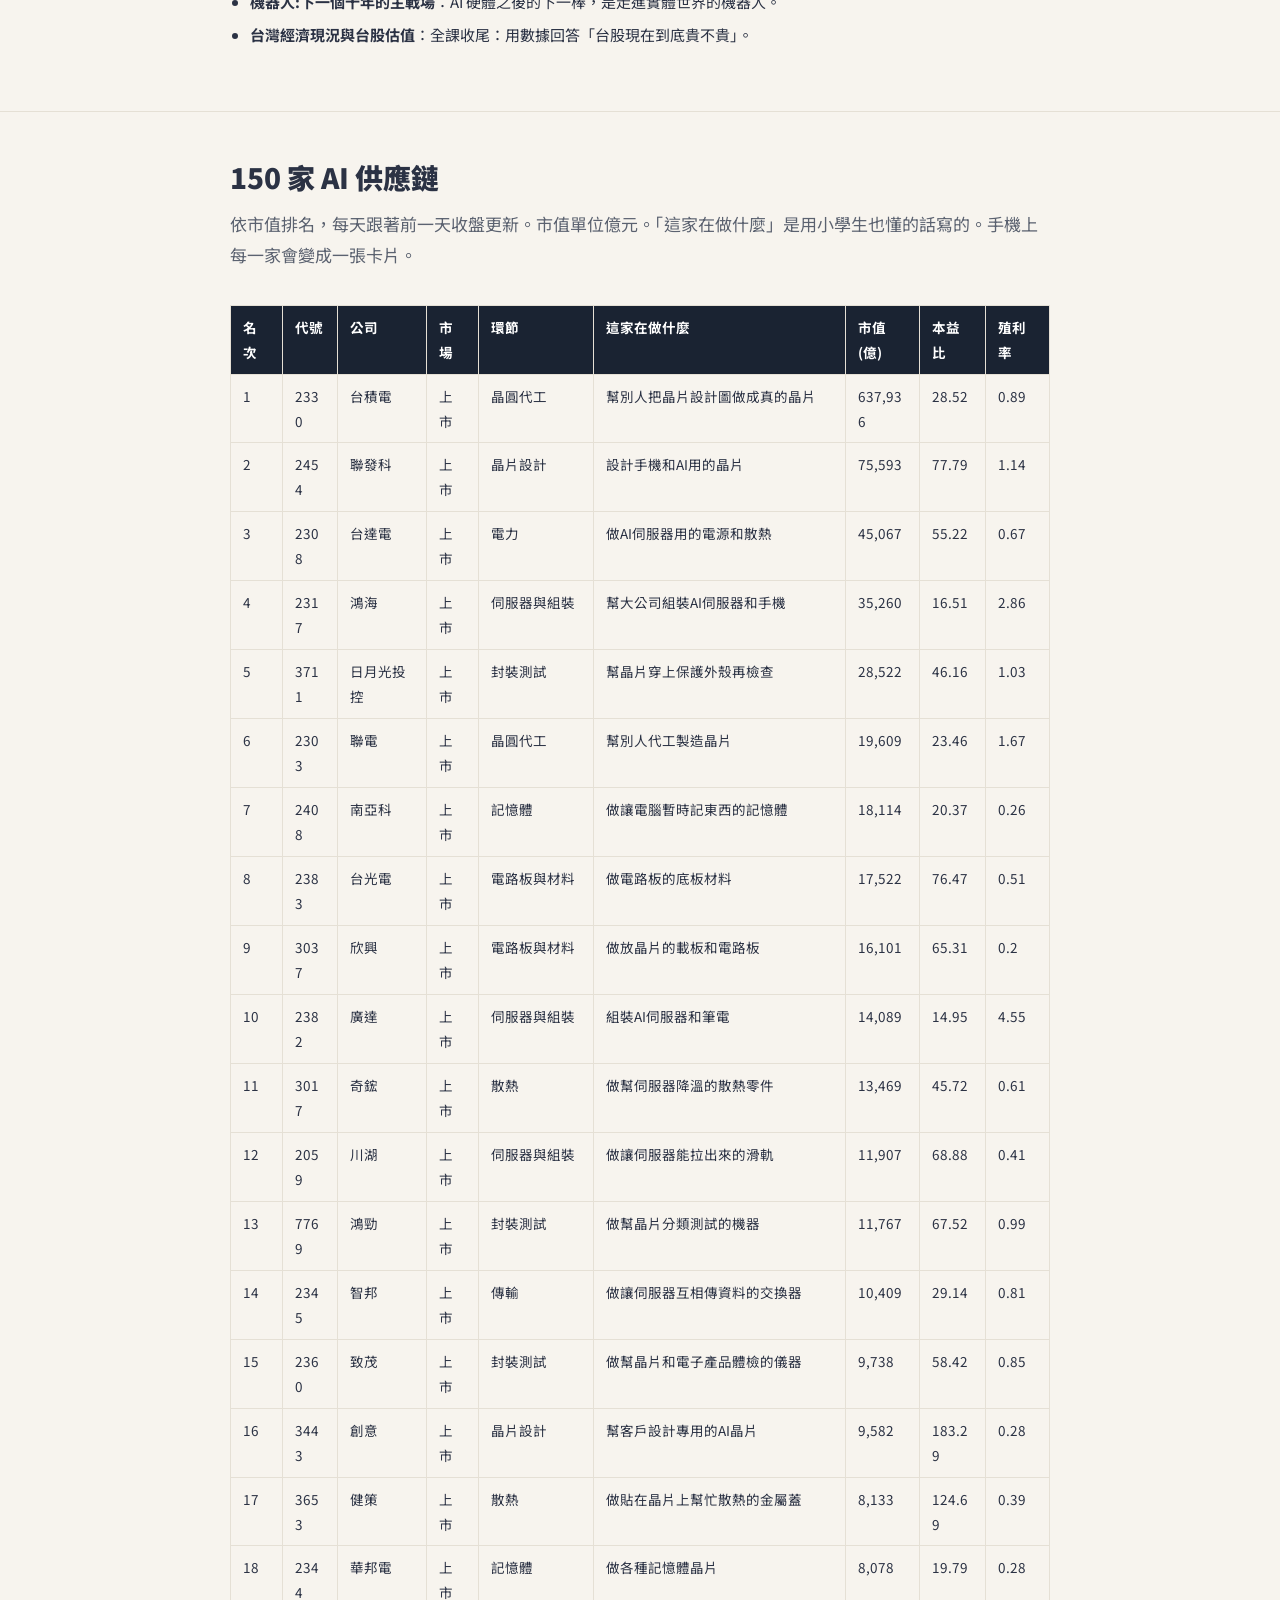
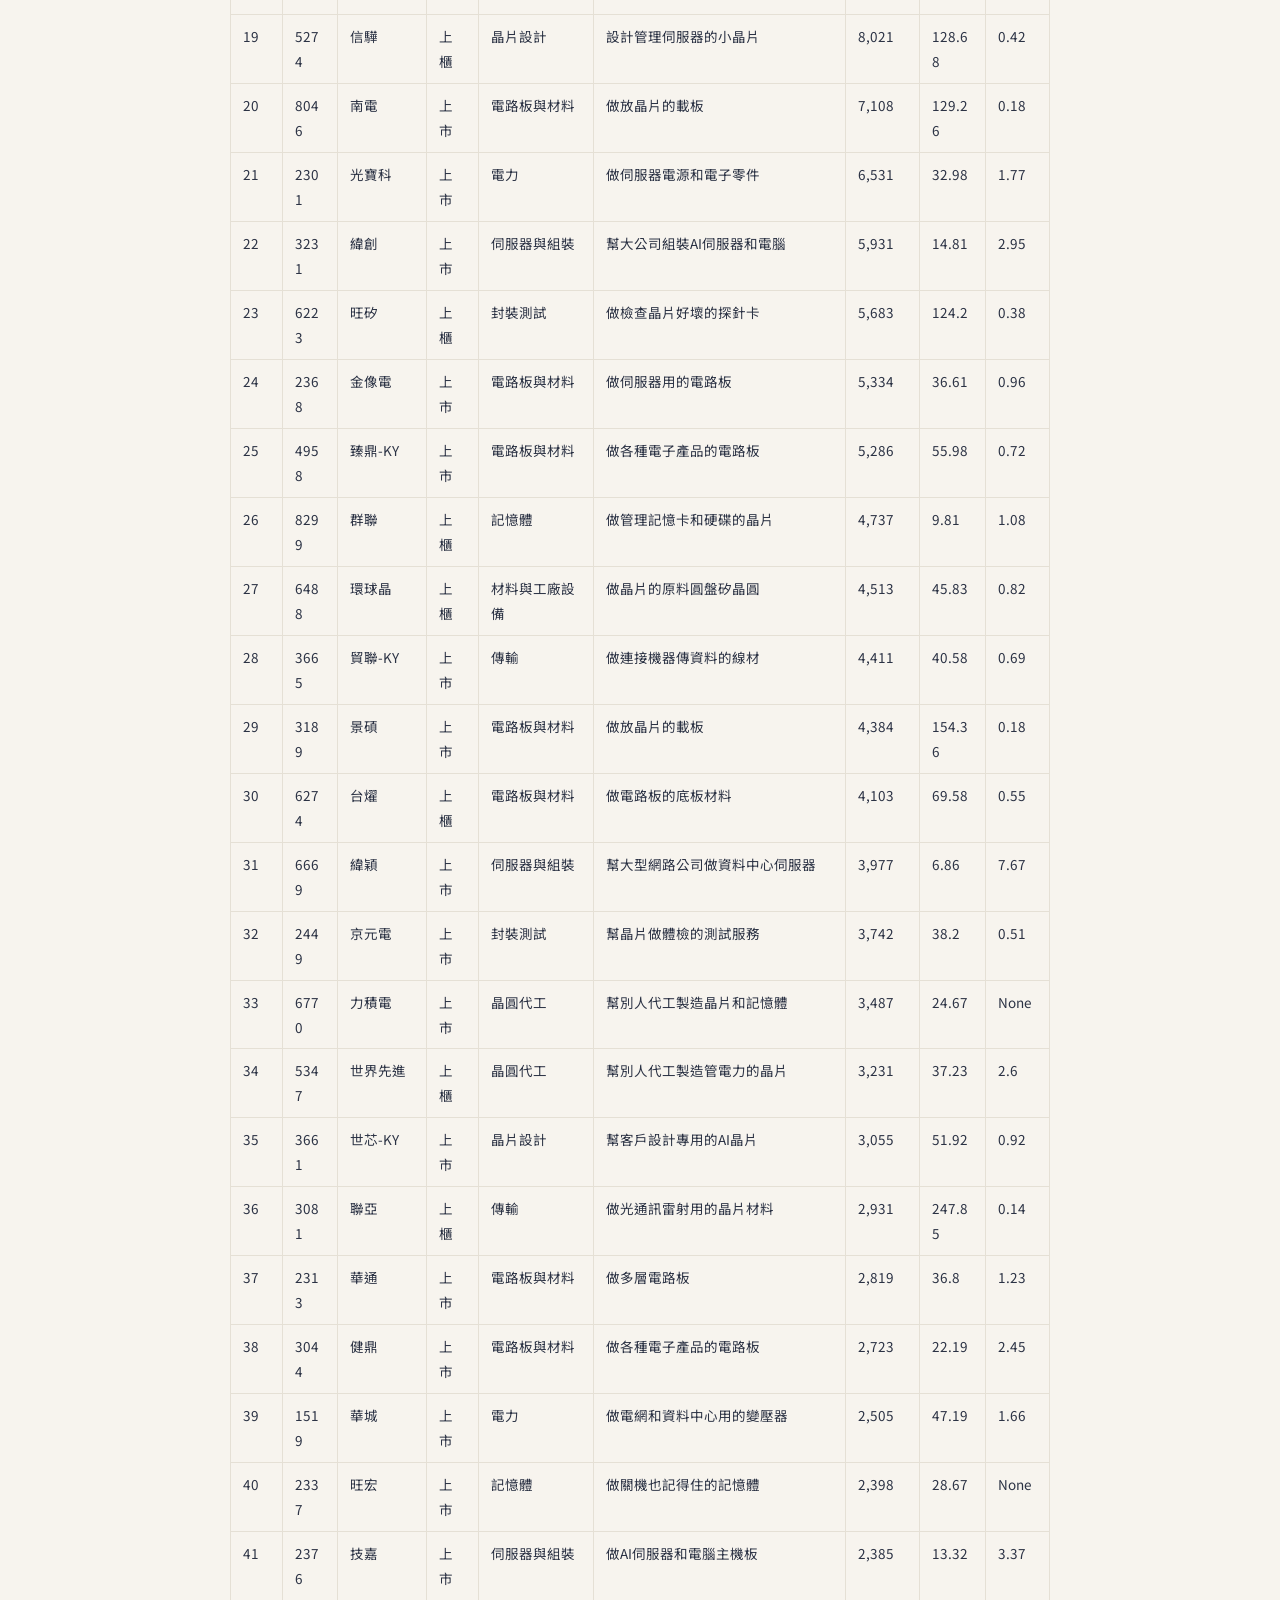
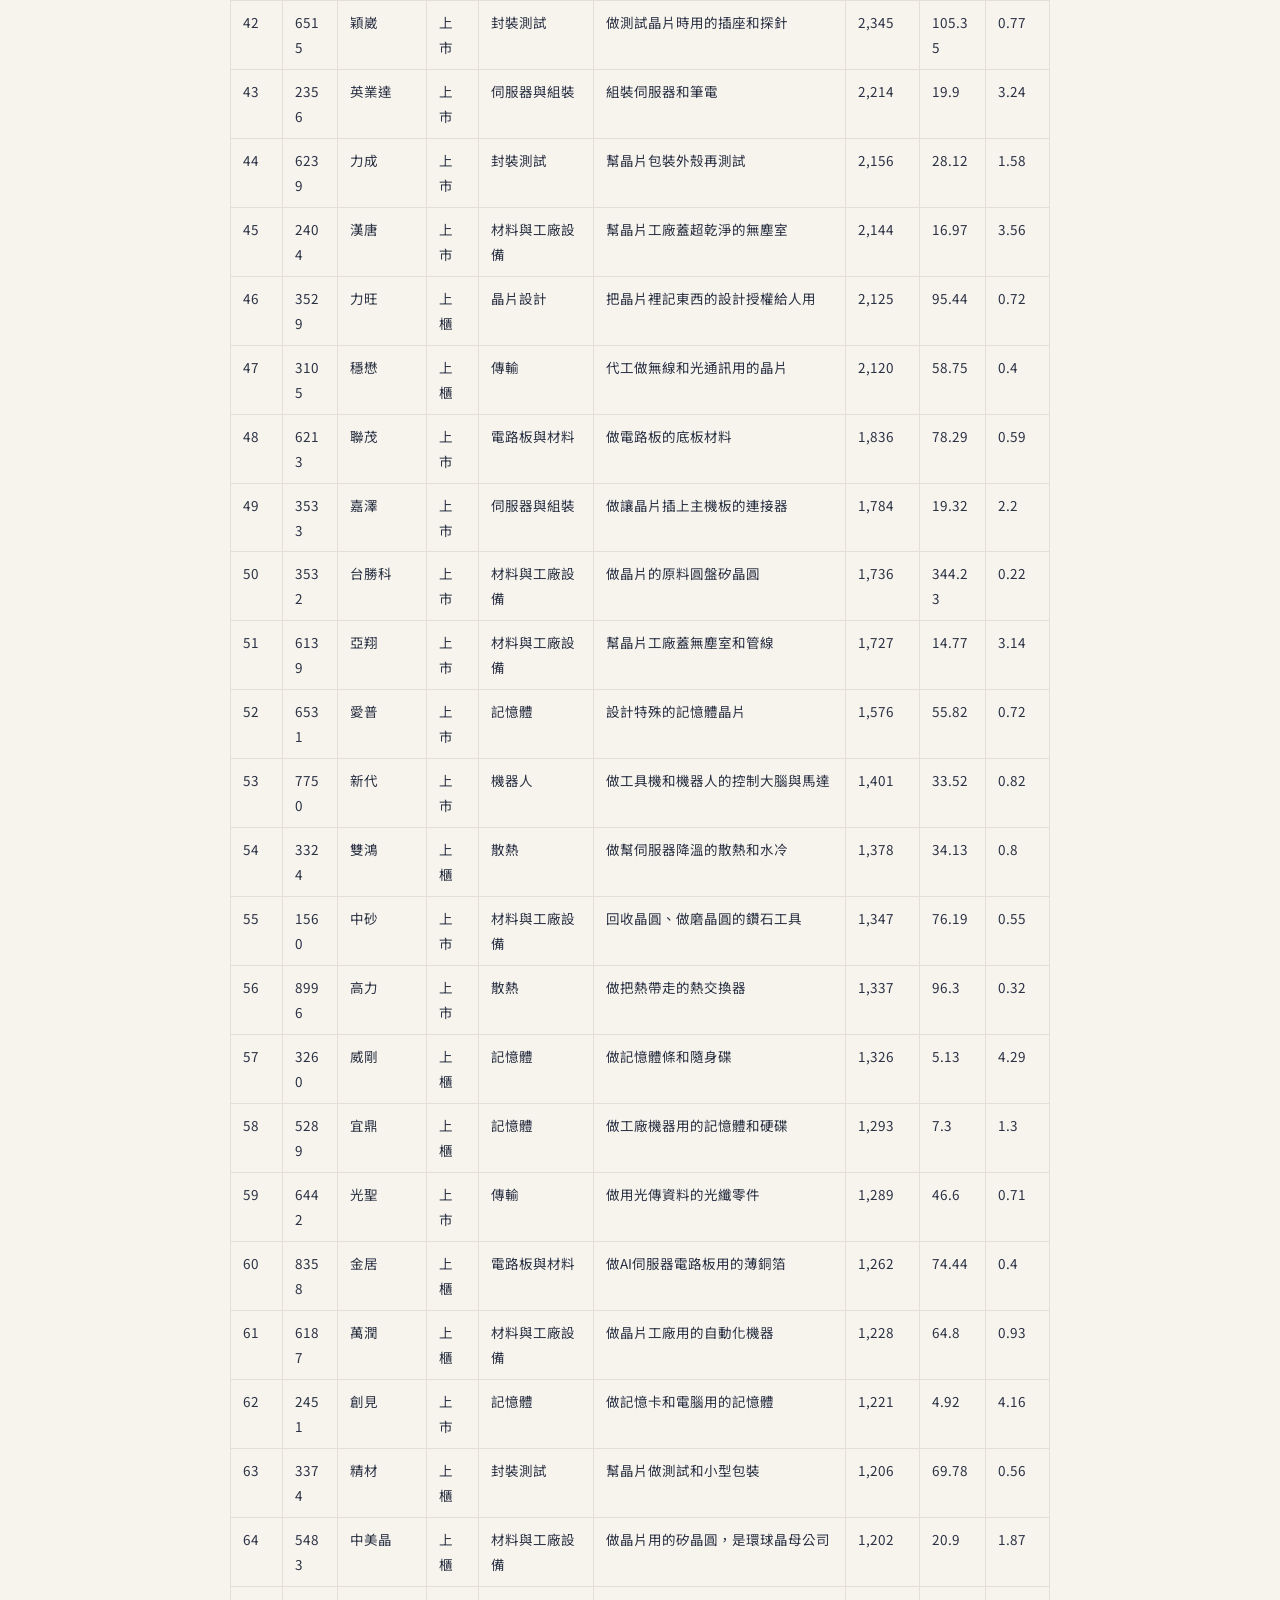
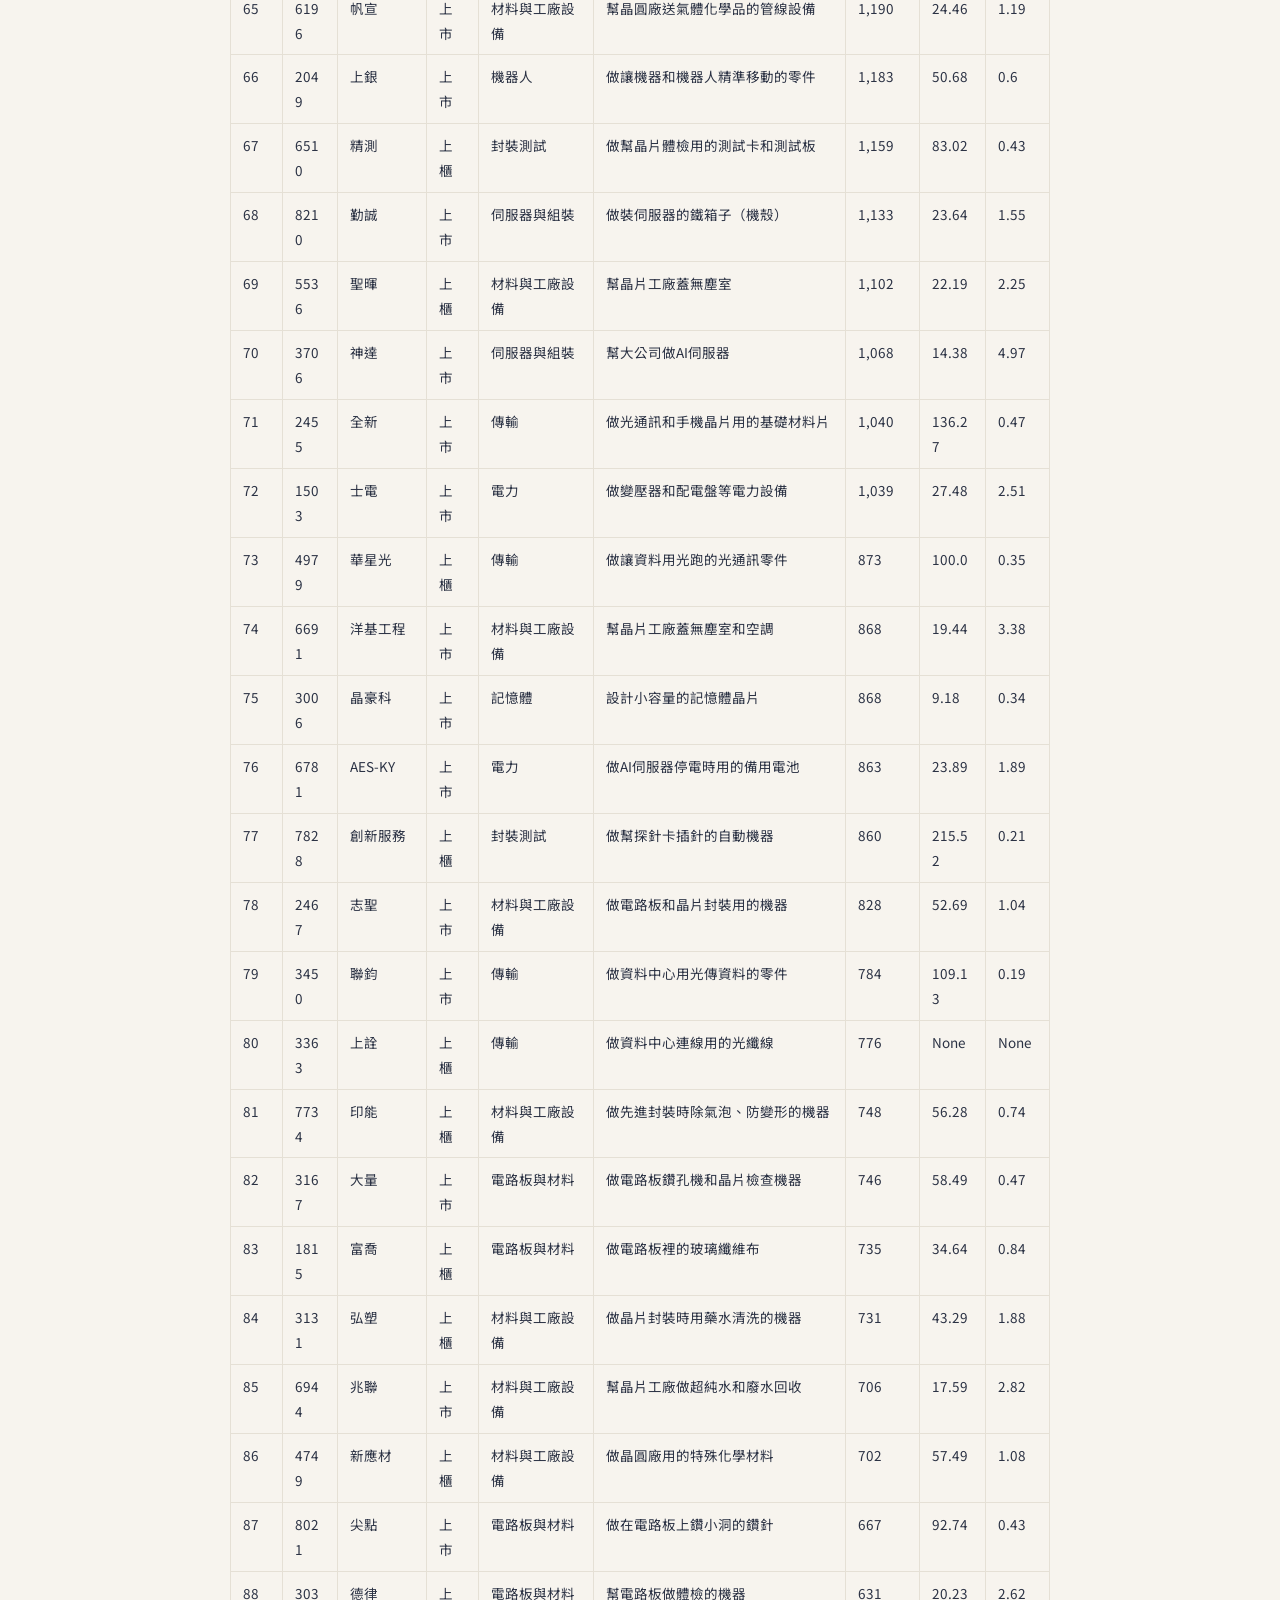
==== commit a5a4d38e: "理財庫網頁：2026/09/19 08:39 Co-Authored-By: Claude Fable 5.1 <noreply@anthropic.com>" ====
--- a/lib/index.html
+++ b/lib/index.html
@@ -57,7 +57,7 @@
     <span class="tag">每天早上自動更新・只給自己看</span>
     <h1>投資理財庫</h1>
     <p class="sub">天下電子報的重點，每天早上自動整理，每一則都對回「上課學過的哪一段」「150 家裡的哪幾家」。目前 47 則、10 天，最新 2026-09-18。</p>
-    <p class="snap">內容最後更新：2026/09/19 00:13　·　150 家資料日 2026/09/18 收盤</p>
+    <p class="snap">內容最後更新：2026/09/19 08:39　·　150 家資料日 2026/09/18 收盤</p>
   </div>
 </header>
 
@@ -351,7 +351,7 @@
   </div>
 </section>
 
-<footer>投資理財庫・只給自己看　·　資料：天下雜誌電子報、投資地圖手冊、證交所／櫃買中心　·　內容最後更新：2026/09/19 00:13</footer>
+<footer>投資理財庫・只給自己看　·　資料：天下雜誌電子報、投資地圖手冊、證交所／櫃買中心　·　內容最後更新：2026/09/19 08:39</footer>
 <script src="assets/app.js"></script>
 </body>
 </html>
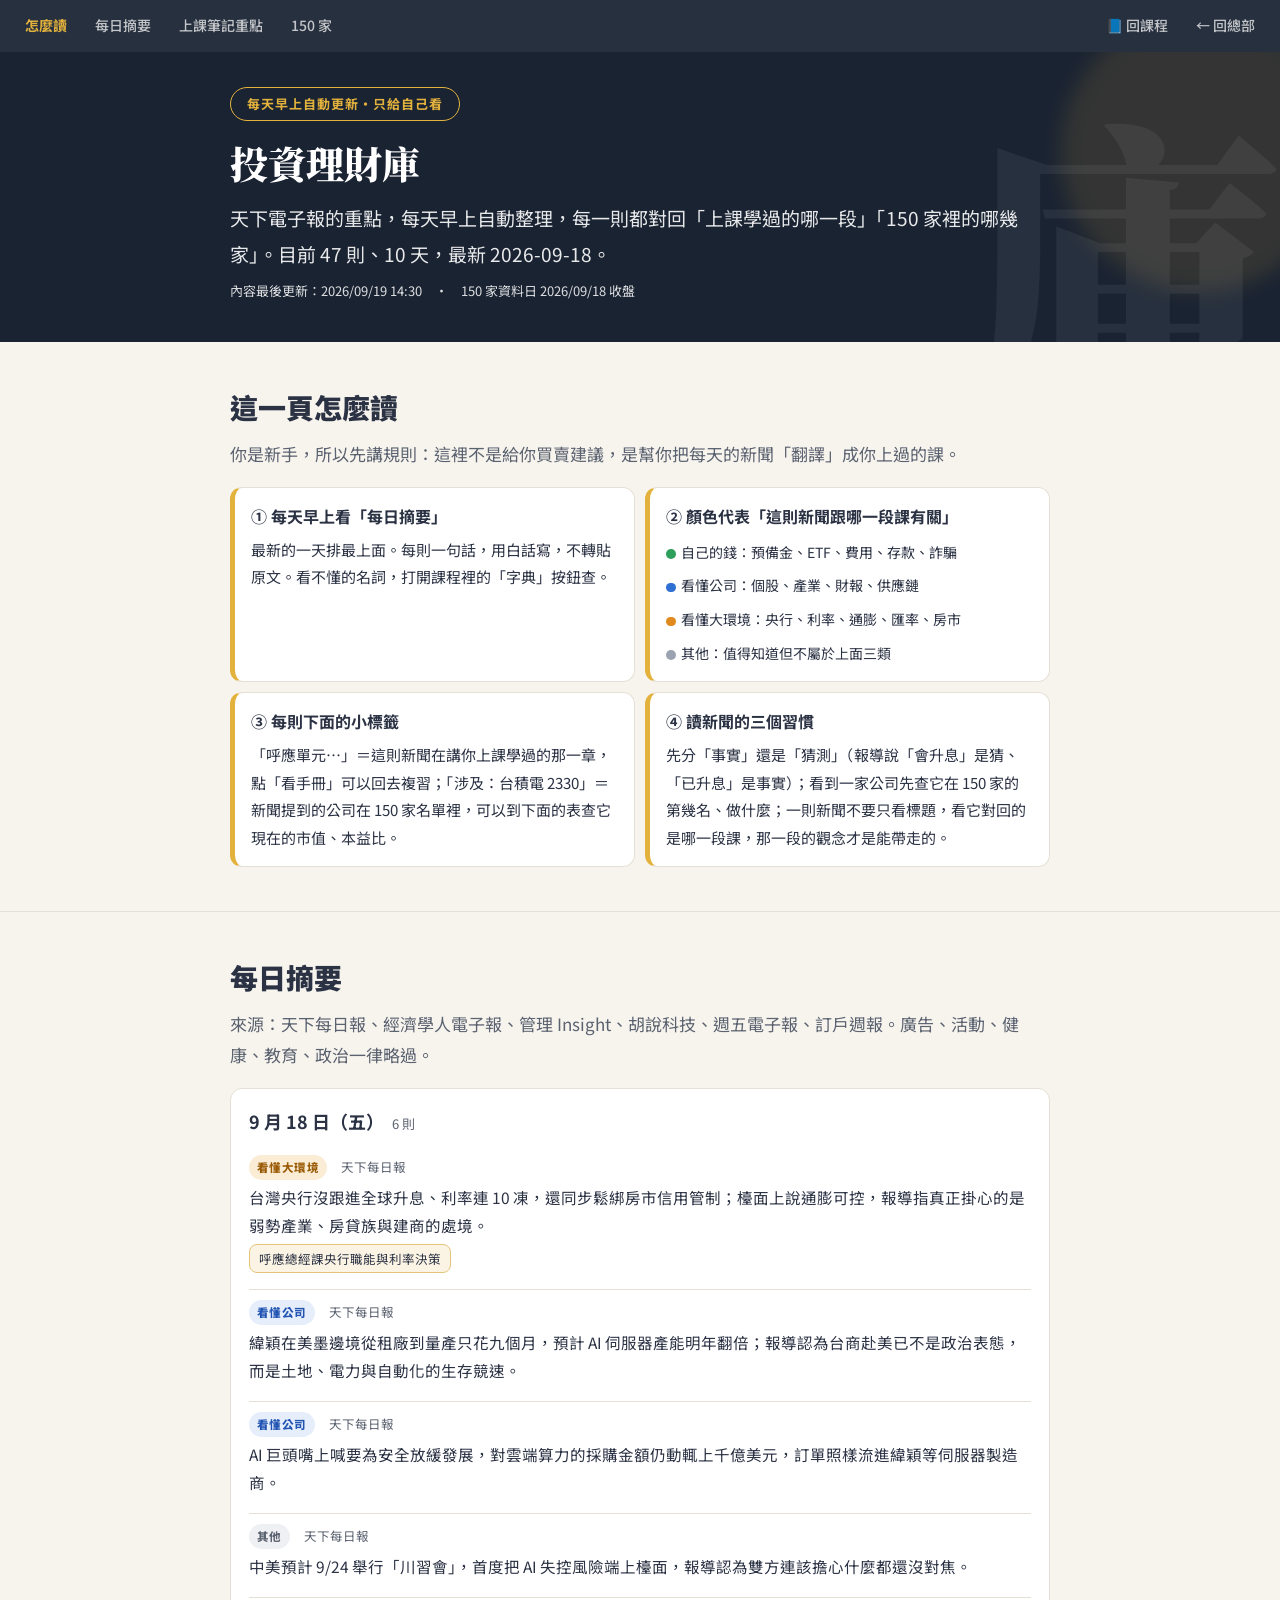
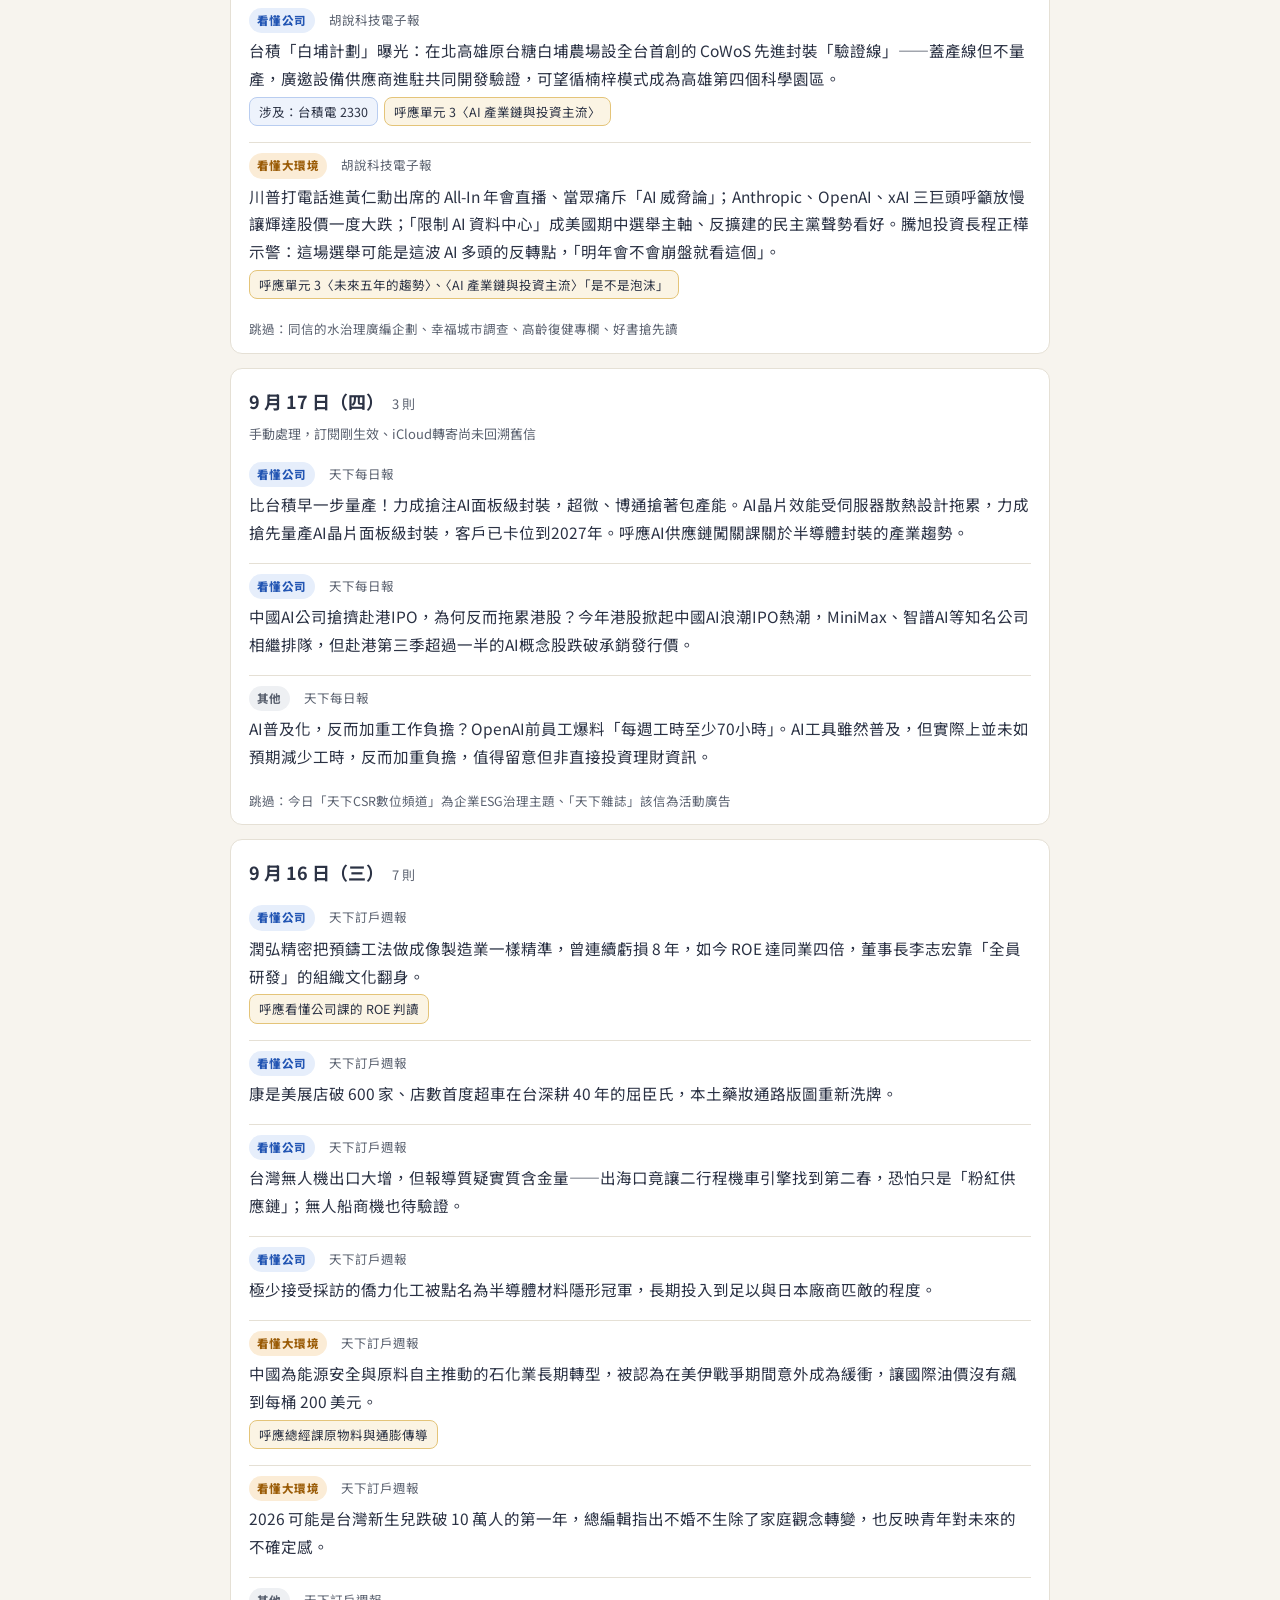
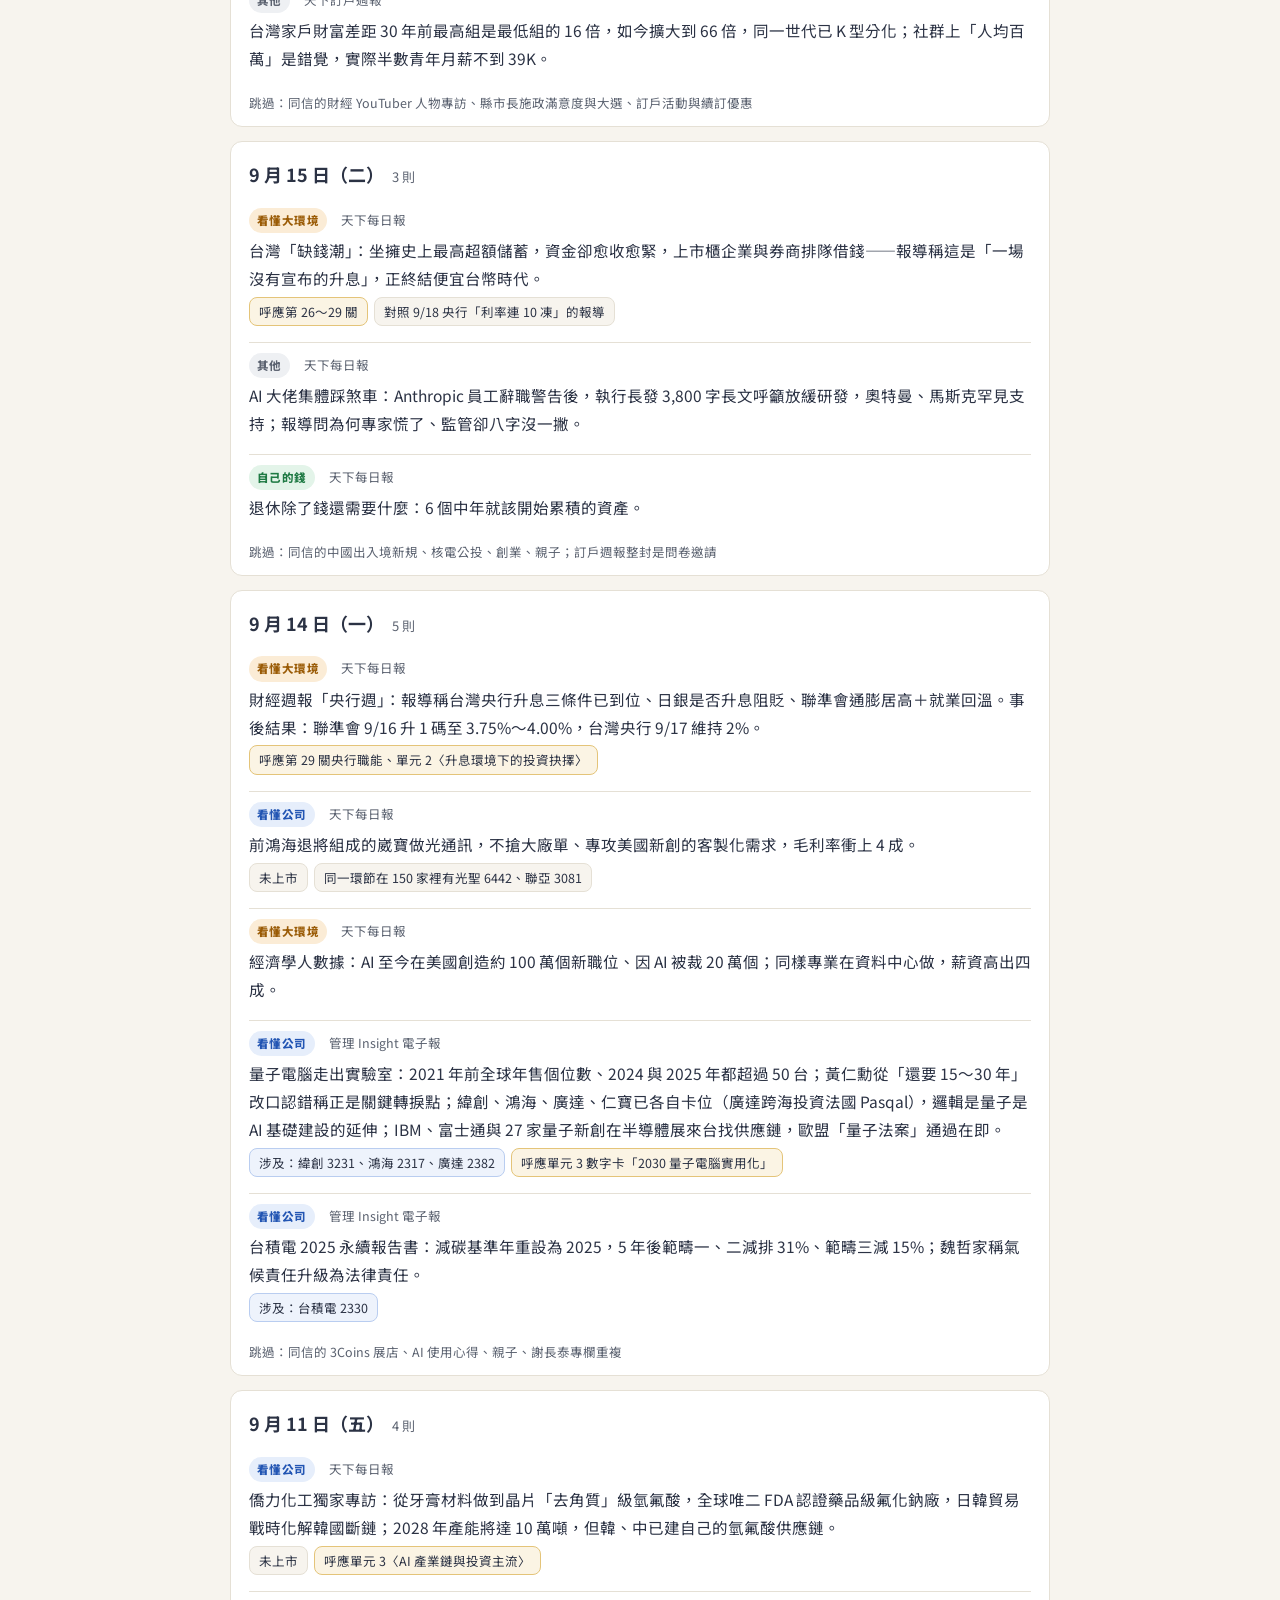
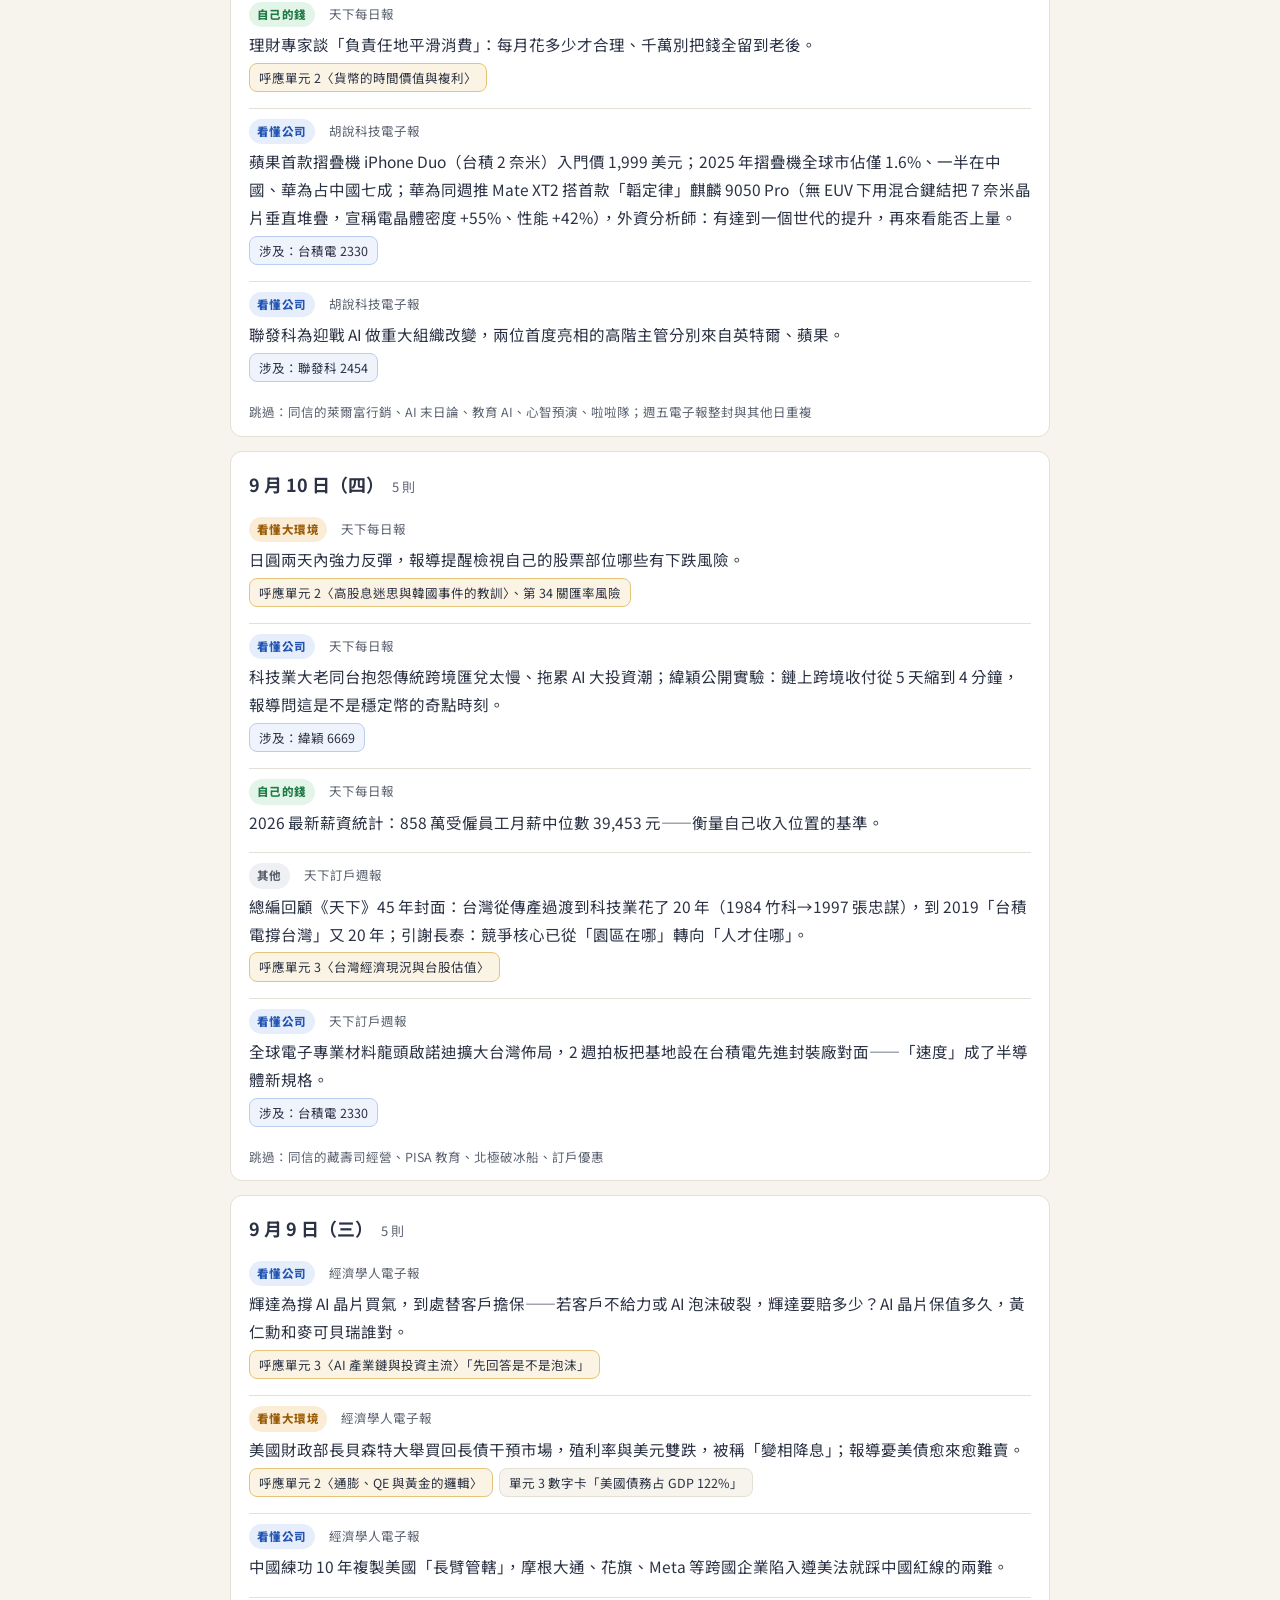
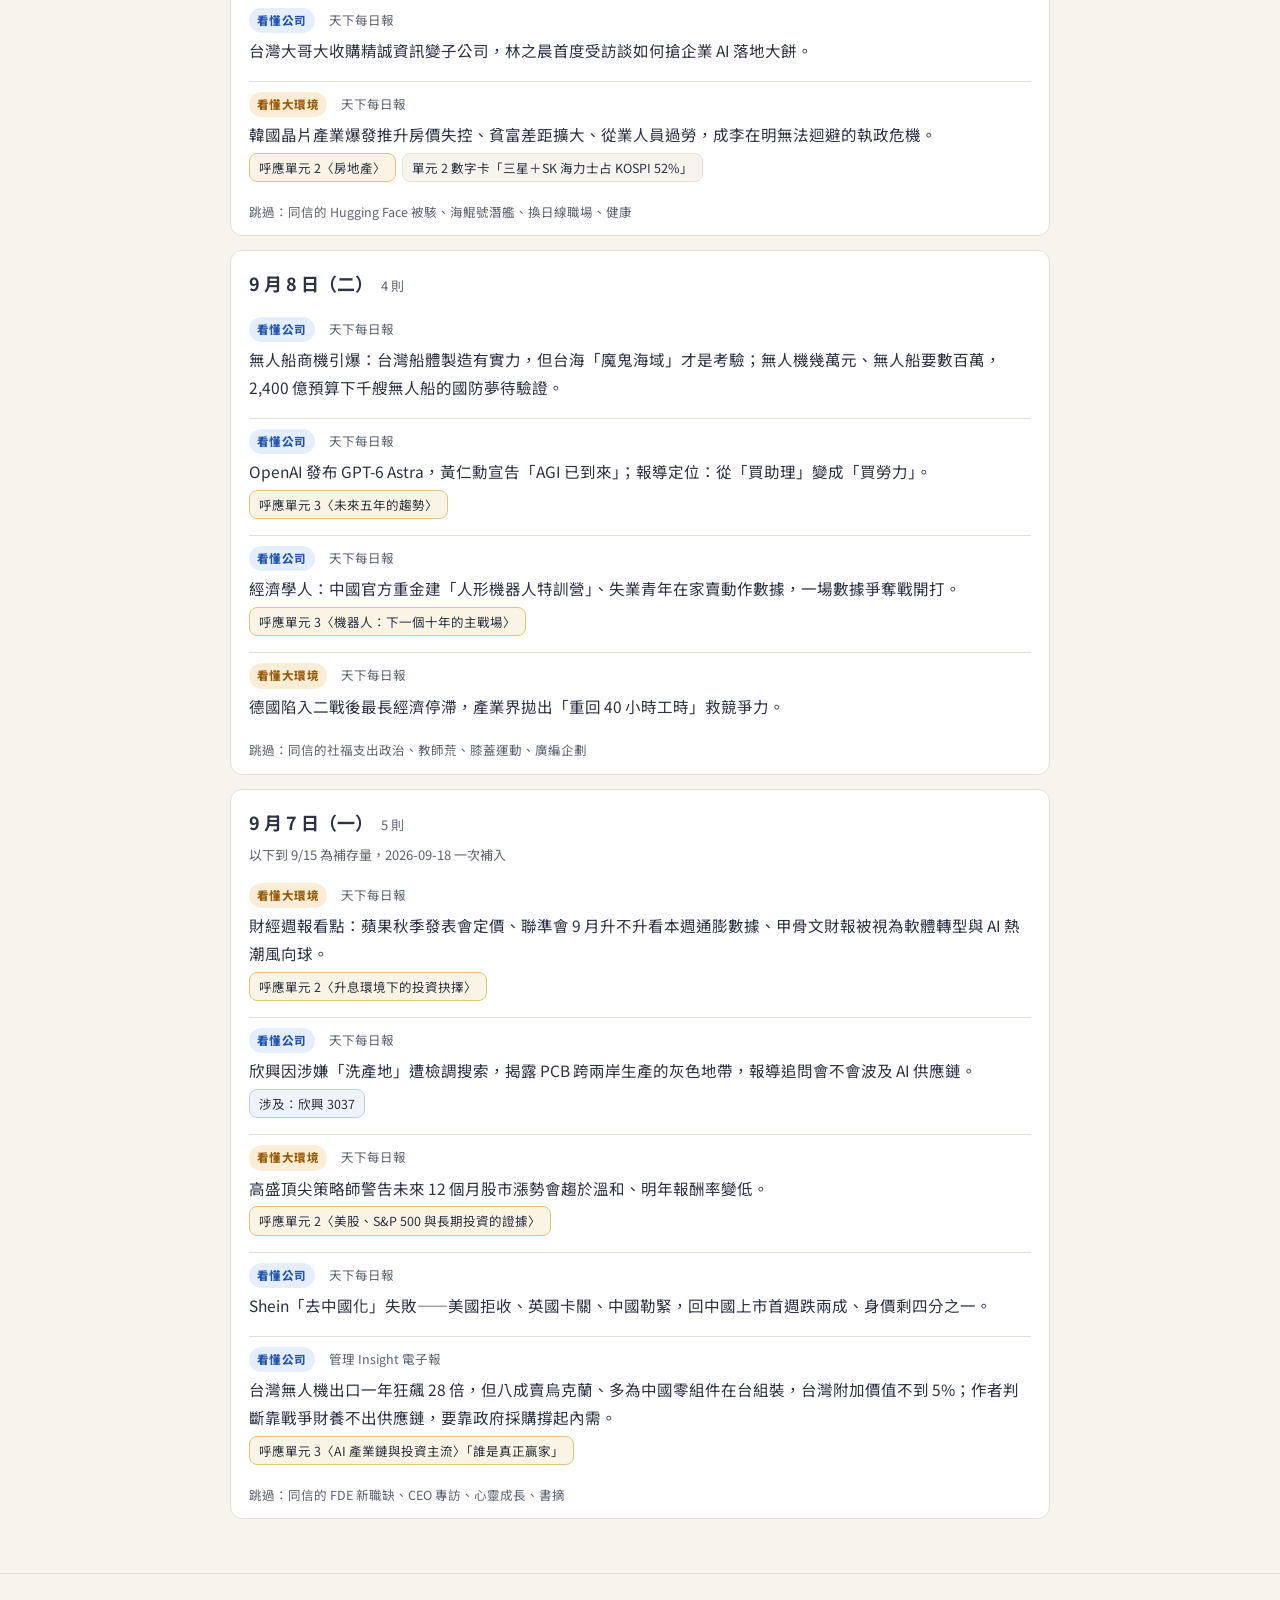
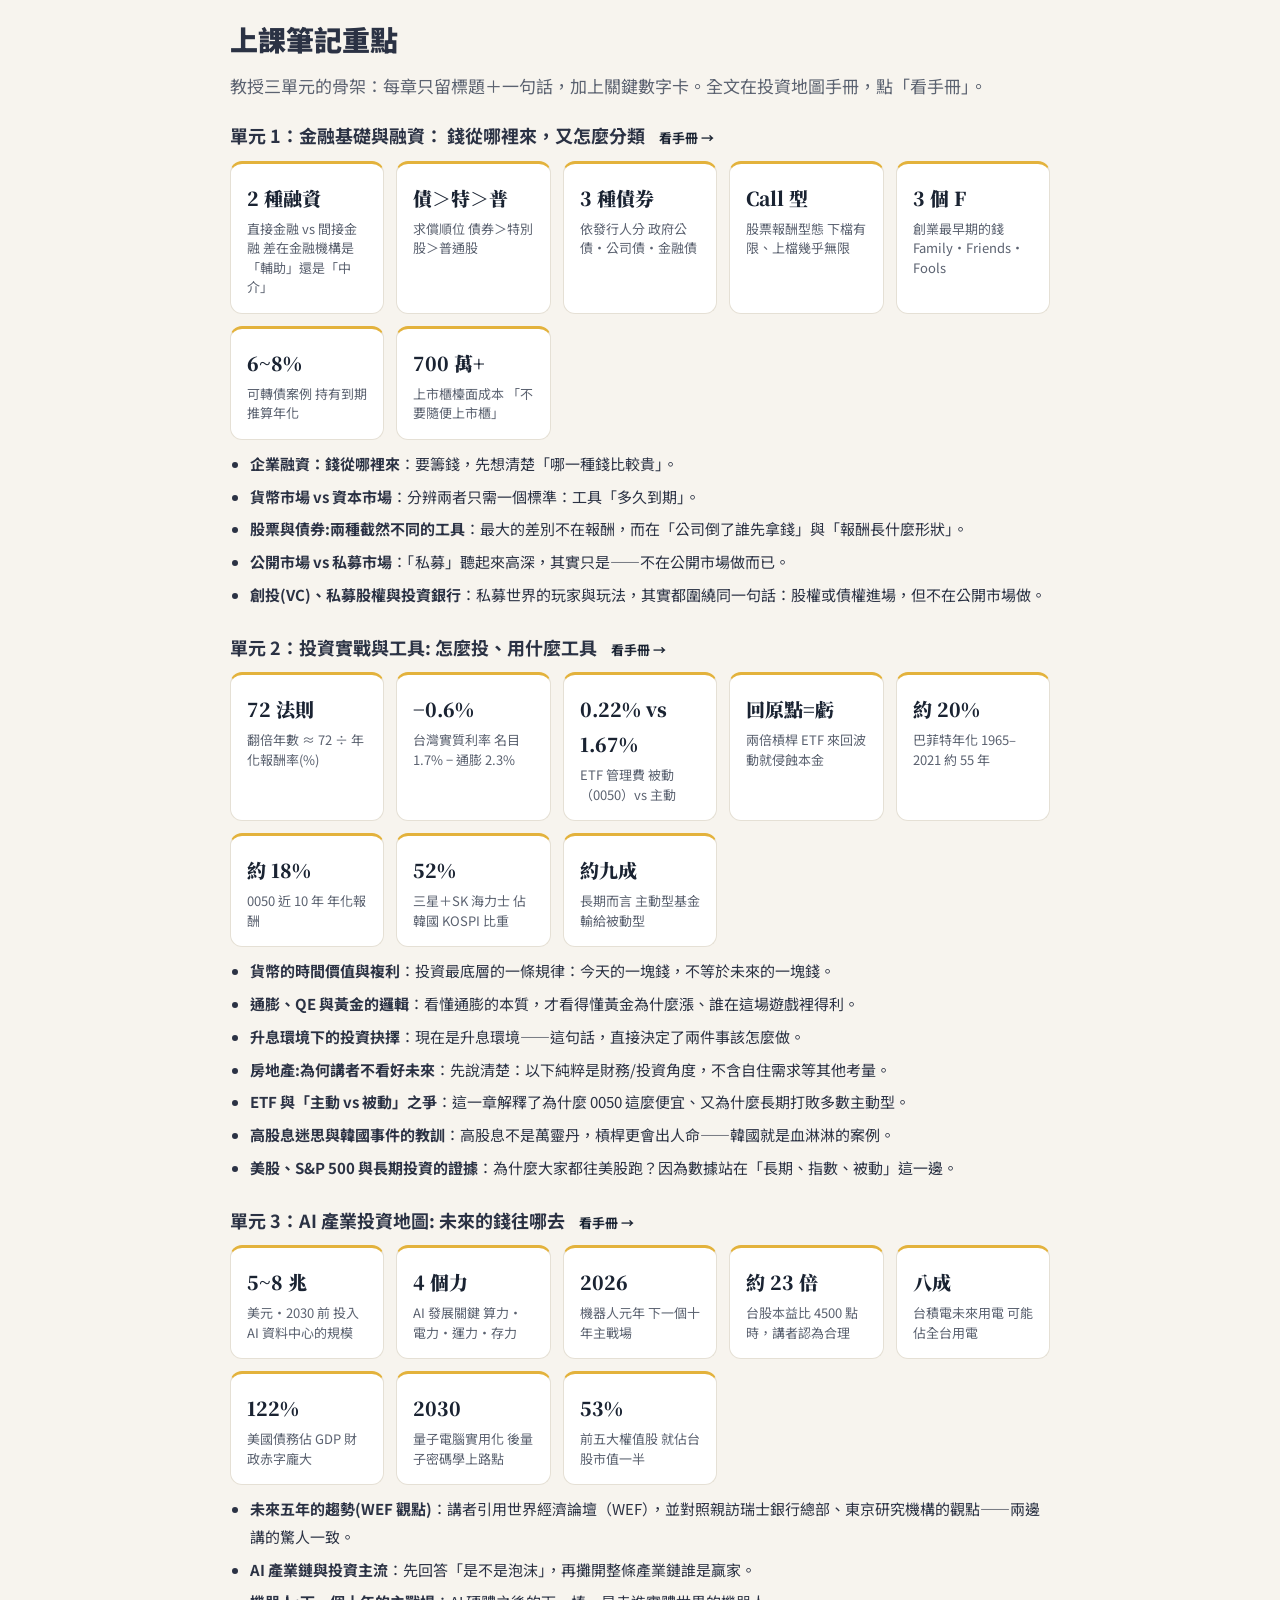
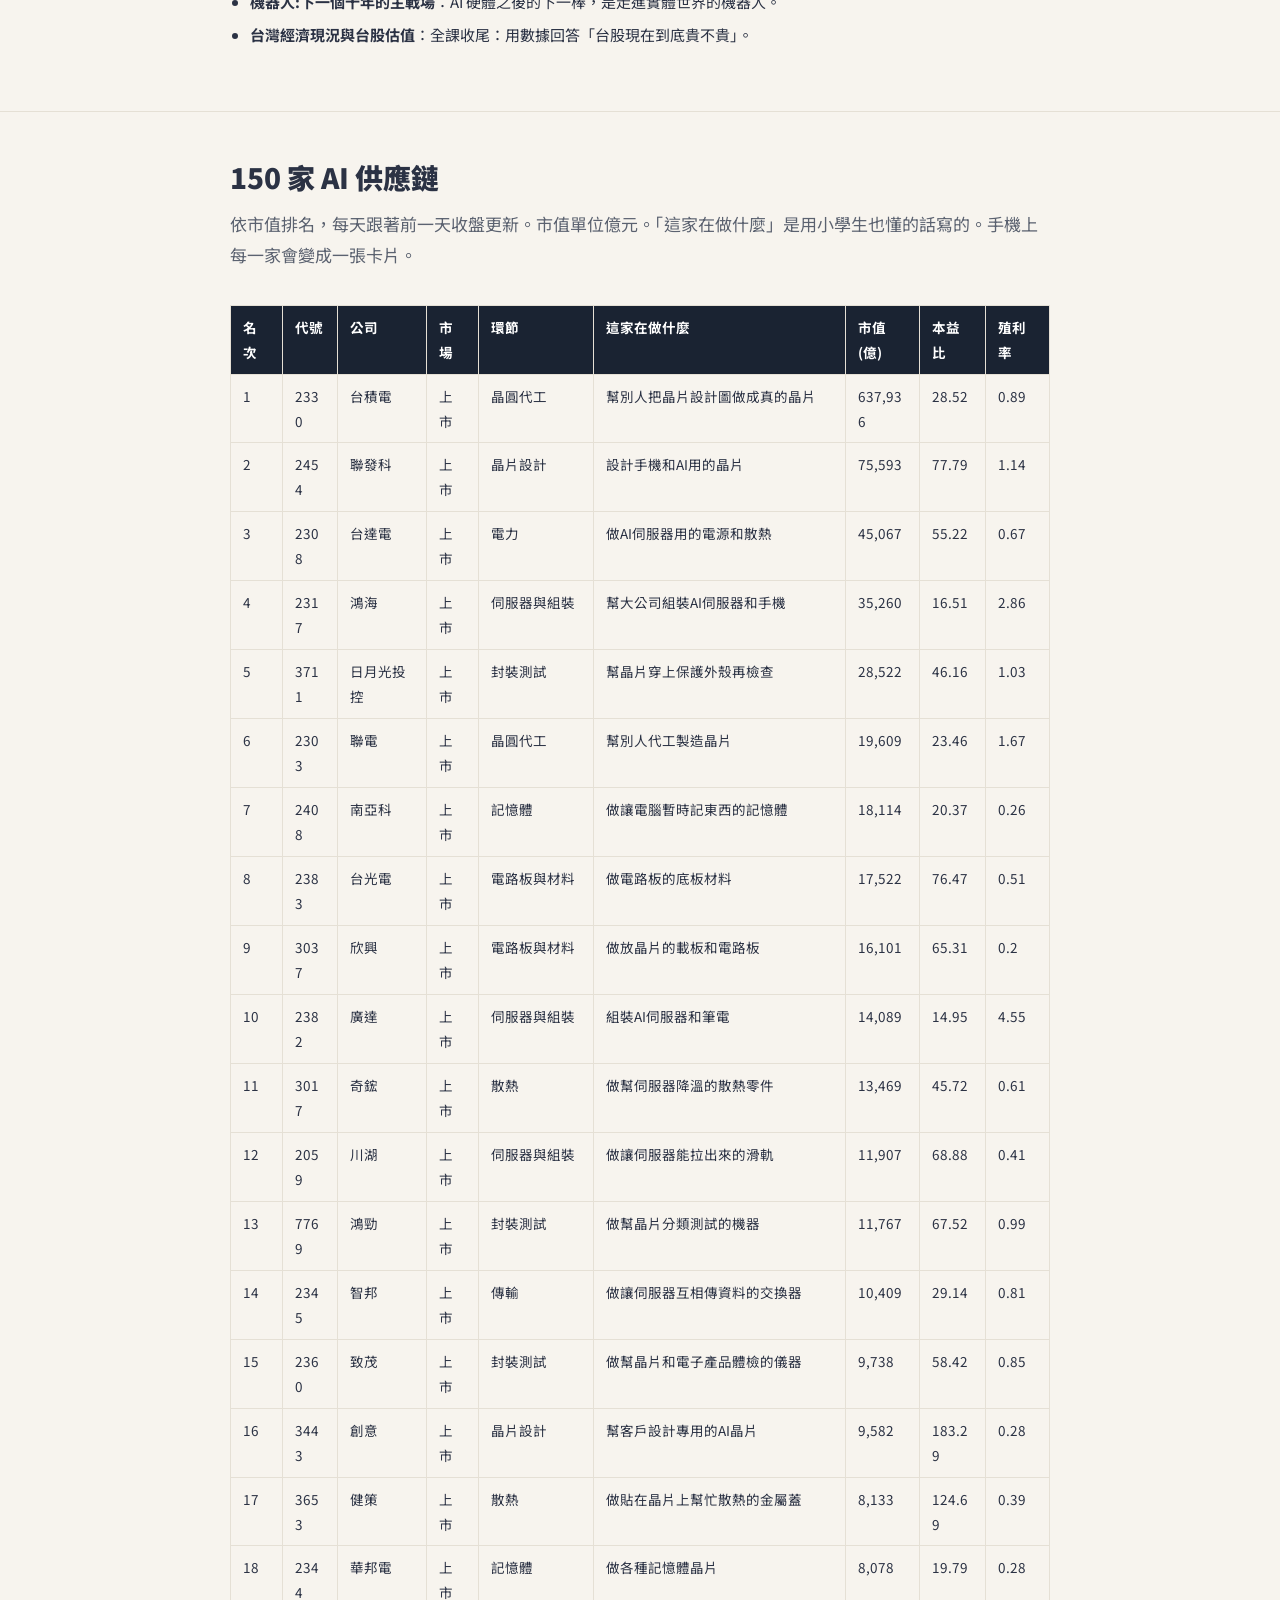
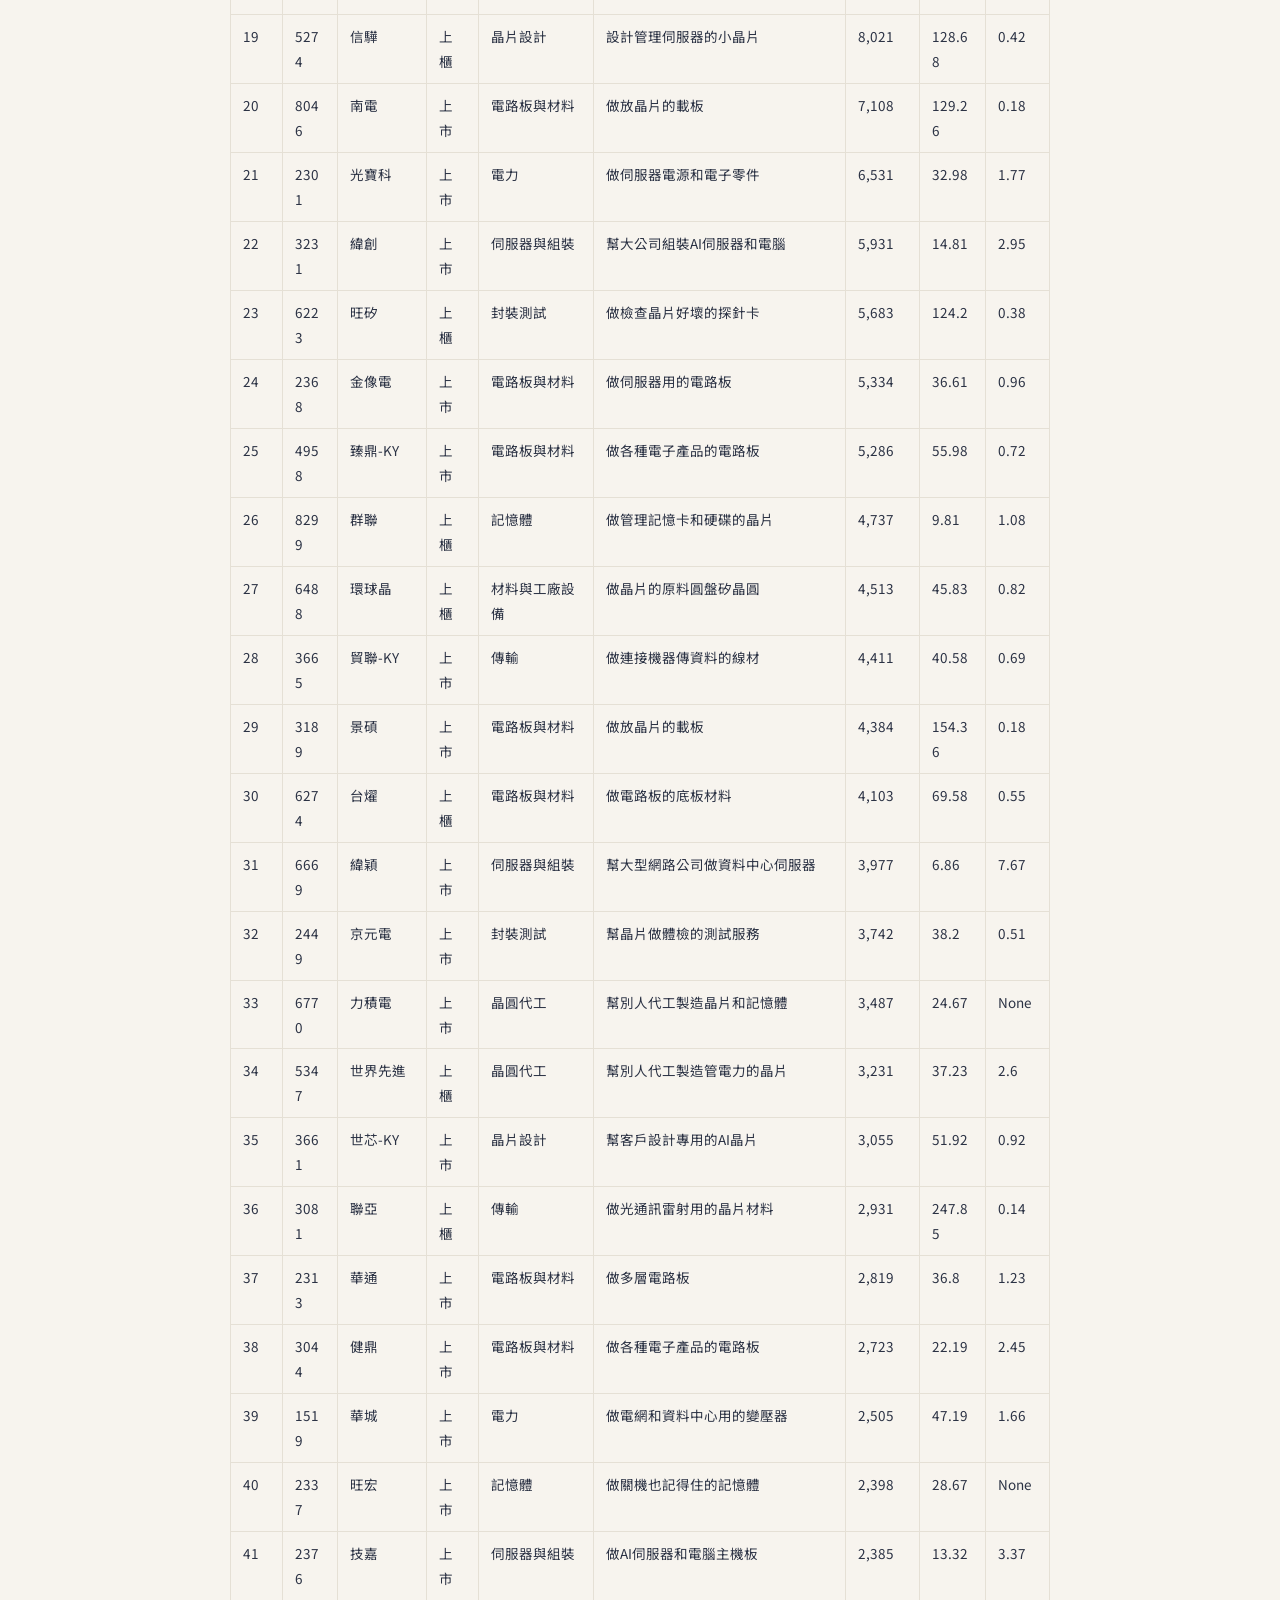
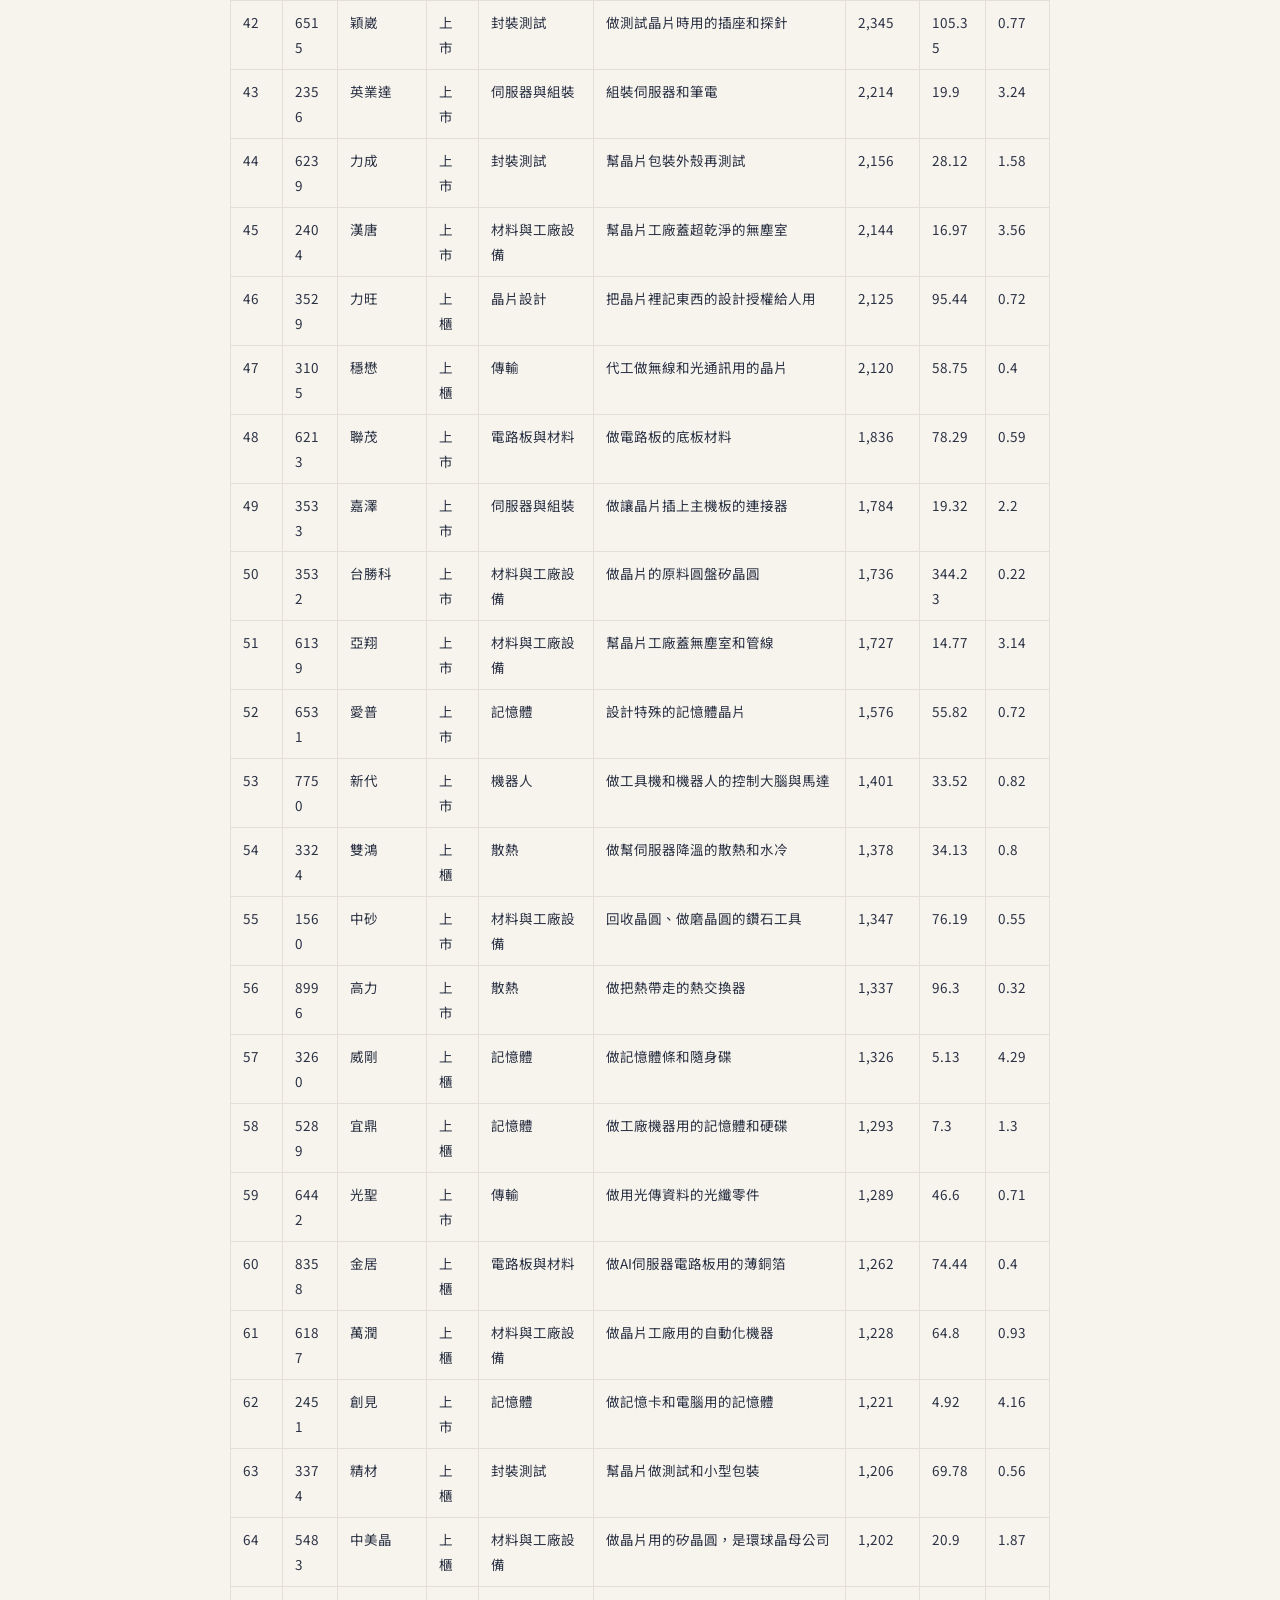
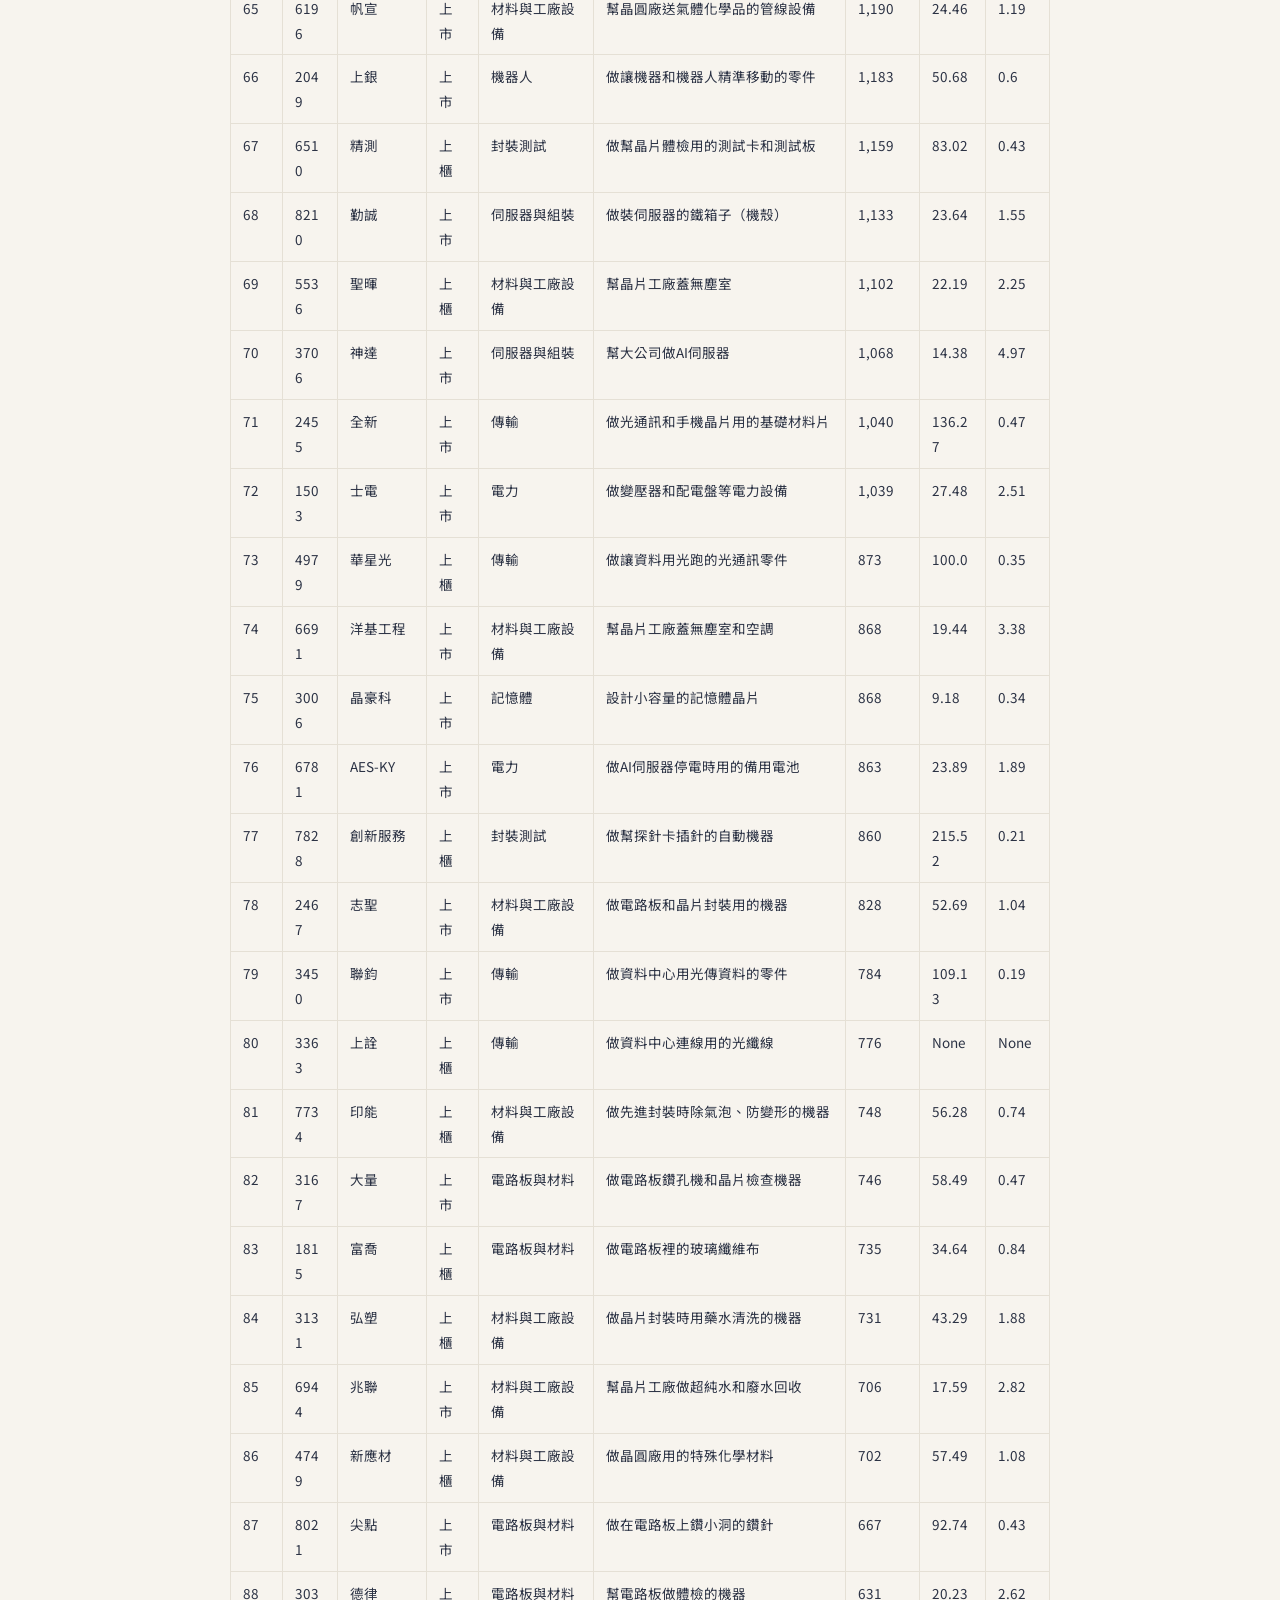
==== commit 5d8b3af2: "理財庫網頁：2026/09/19 14:30 Co-Authored-By: Claude Fable 5.1 <noreply@anthropic.com>" ====
--- a/lib/index.html
+++ b/lib/index.html
@@ -47,7 +47,8 @@
 <nav class="topnav" data-pagefind-ignore>
   <div class="row r2">
     <a href="#howto">怎麼讀</a><a href="#daily">每日摘要</a><a href="#notes">上課筆記重點</a><a href="#cos">150 家</a>
-    <a href="../" style="margin-left:auto">← 回總部</a>
+    <a href="https://stinhsieh.github.io/invest-course/" style="margin-left:auto" target="_blank" rel="noopener">📘 回課程</a>
+    <a href="https://stinhsieh.github.io/invest-hq/">← 回總部</a>
   </div>
 </nav>
 
@@ -57,7 +58,7 @@
     <span class="tag">每天早上自動更新・只給自己看</span>
     <h1>投資理財庫</h1>
     <p class="sub">天下電子報的重點，每天早上自動整理，每一則都對回「上課學過的哪一段」「150 家裡的哪幾家」。目前 47 則、10 天，最新 2026-09-18。</p>
-    <p class="snap">內容最後更新：2026/09/19 08:39　·　150 家資料日 2026/09/18 收盤</p>
+    <p class="snap">內容最後更新：2026/09/19 14:30　·　150 家資料日 2026/09/18 收盤</p>
   </div>
 </header>
 
@@ -351,7 +352,7 @@
   </div>
 </section>
 
-<footer>投資理財庫・只給自己看　·　資料：天下雜誌電子報、投資地圖手冊、證交所／櫃買中心　·　內容最後更新：2026/09/19 08:39</footer>
+<footer>投資理財庫・只給自己看　·　資料：天下雜誌電子報、投資地圖手冊、證交所／櫃買中心　·　內容最後更新：2026/09/19 14:30</footer>
 <script src="assets/app.js"></script>
 </body>
 </html>
